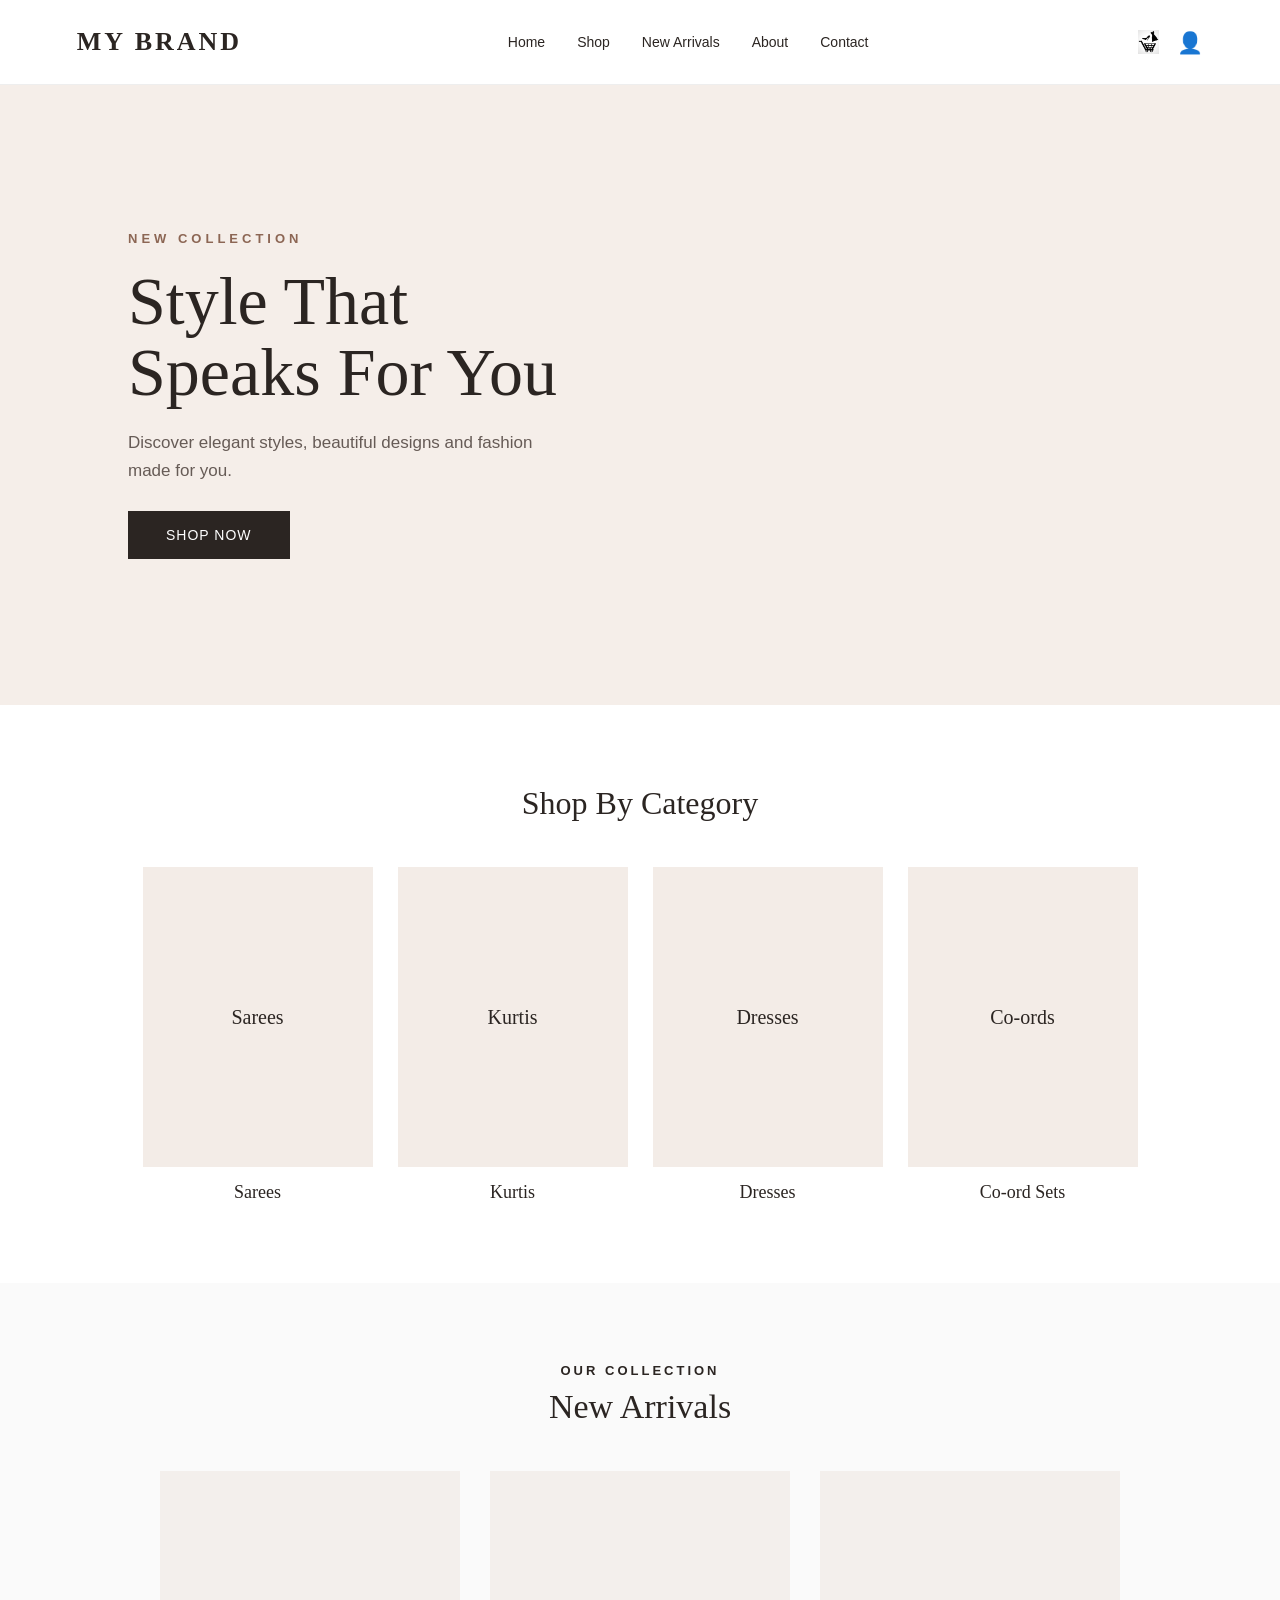
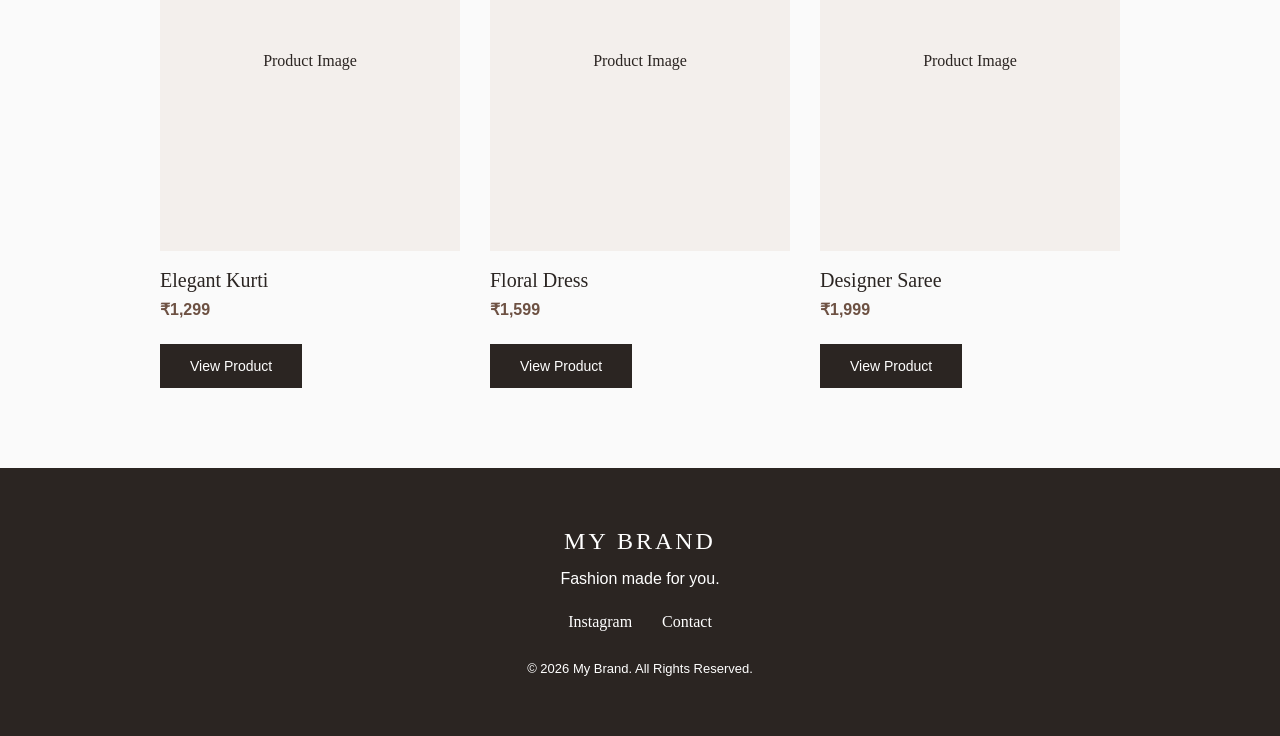
==== index.html @ 29dfe516 "Add files via upload" ====
<!DOCTYPE html>
<html lang="en">

<head>

    <meta charset="UTF-8">

    <meta name="viewport"
          content="width=device-width, initial-scale=1.0">

    <title>My Clothing Brand</title>

    <link rel="stylesheet"
          href="css/style.css">

    <style>

        /* PROFILE DROPDOWN */

        .header-icons {
            position: relative;
        }

        .profile-icon {
            border: none;
            background: transparent;
            padding: 0;
            margin: 0;
            font-size: 21px;
            cursor: pointer;
            line-height: 1;
        }

        .profile-panel {
            position: absolute !important;

            top: 38px !important;
            right: 0 !important;

            width: 260px !important;
            height: auto !important;

            max-width: 260px !important;

            background: white;

            border: 1px solid #eeeeee;
            border-radius: 8px;

            box-shadow: 0 8px 25px rgba(0, 0, 0, 0.12);

            overflow: hidden;

            opacity: 0;
            visibility: hidden;

            transform: translateY(-8px);

            transition: 0.2s ease;

            z-index: 99999;
        }

        .profile-panel.active {
            opacity: 1 !important;
            visibility: visible !important;

            transform: translateY(0);
        }

        .profile-dropdown-header {
            display: flex;

            align-items: center;
            justify-content: space-between;

            padding: 16px;

            border-bottom: 1px solid #eeeeee;
        }

        .profile-user {
            display: flex;

            align-items: center;

            gap: 10px;
        }

        .profile-small-avatar {
            width: 38px;
            height: 38px;

            border-radius: 50%;

            background: #f3efec;

            display: flex;

            align-items: center;
            justify-content: center;

            font-size: 18px;
        }

        .profile-user strong {
            display: block;

            font-family: Georgia, "Times New Roman", serif;

            font-size: 15px;

            font-weight: normal;
        }

        .profile-user small {
            display: block;

            margin-top: 3px;

            color: #888;

            font-size: 10px;
        }

        .profile-close {
            border: none;

            background: transparent;

            padding: 0;

            margin: 0;

            font-size: 23px;

            color: #555;

            cursor: pointer;
        }

        .profile-close:hover {
            background: transparent;

            color: #8c6654;
        }

        .profile-menu {
            display: flex;

            align-items: center;

            gap: 12px;

            padding: 13px 16px;

            text-decoration: none;

            color: #333;

            border-bottom: 1px solid #f1f1f1;
        }

        .profile-menu:last-child {
            border-bottom: none;
        }

        .profile-menu-icon {
            width: 30px;
            height: 30px;

            display: flex;

            align-items: center;
            justify-content: center;

            background: #f7f4f1;

            border-radius: 5px;

            font-size: 14px;
        }

        .profile-menu-text {
            display: flex;

            flex-direction: column;

            gap: 2px;
        }

        .profile-menu-text strong {
            font-size: 12px;

            font-weight: 500;
        }

        .profile-menu-text small {
            font-size: 10px;

            color: #999;
        }

        .profile-menu:hover {
            background: #faf8f6;

            color: #8c6654;
        }

        /* REMOVE OLD OVERLAY */

        .profile-overlay {
            display: none !important;
        }

    </style>

</head>


<body>


<header>

    <div class="logo">
        MY BRAND
    </div>


    <nav>

        <a href="index.html">
            Home
        </a>

        <a href="shop.html">
            Shop
        </a>

        <a href="shop.html">
            New Arrivals
        </a>

        <a href="about.html">
            About
        </a>

        <a href="contact.html">
            Contact
        </a>

    </nav>


    <div class="header-icons">

        <!-- CART -->

        <a href="cart.html"
           class="cart-icon">

            <img
                src="images/fashion-cart.png"
                alt="Shopping Cart"
            >

        </a>


        <!-- PROFILE -->

        <button
            class="profile-icon"
            onclick="openProfile()">

            👤

        </button>


        <!-- PROFILE DROPDOWN -->

        <div
            id="profile-panel"
            class="profile-panel">


            <div class="profile-dropdown-header">

                <div class="profile-user">

                    <div class="profile-small-avatar">
                        👤
                    </div>

                    <div>

                        <strong>
                            My Account
                        </strong>

                        <small>
                            Welcome to My Brand
                        </small>

                    </div>

                </div>


                <button
                    class="profile-close"
                    onclick="closeProfile()">

                    ×

                </button>

            </div>


            <a href="#"
               class="profile-menu">

                <span class="profile-menu-icon">
                    👤
                </span>

                <span class="profile-menu-text">

                    <strong>
                        Profile
                    </strong>

                    <small>
                        My account
                    </small>

                </span>

            </a>


            <a href="cart.html"
               class="profile-menu">

                <span class="profile-menu-icon">
                    🛒
                </span>

                <span class="profile-menu-text">

                    <strong>
                        My Shopping Bag
                    </strong>

                    <small>
                        View your products
                    </small>

                </span>

            </a>


            <a href="contact.html"
               class="profile-menu">

                <span class="profile-menu-icon">
                    💬
                </span>

                <span class="profile-menu-text">

                    <strong>
                        Contact Us
                    </strong>

                    <small>
                        We're here to help
                    </small>

                </span>

            </a>


        </div>

    </div>

</header>



<section class="hero">

    <div class="hero-content">

        <p class="small-title">
            NEW COLLECTION
        </p>

        <h1>
            Style That<br>
            Speaks For You
        </h1>

        <p class="description">

            Discover elegant styles,
            beautiful designs and
            fashion made for you.

        </p>

        <button
            onclick="window.location.href='shop.html'">

            SHOP NOW

        </button>

    </div>

</section>



<section class="categories">

    <h2>
        Shop By Category
    </h2>


    <div class="category-container">


        <div class="category"
             onclick="window.location.href='shop.html?category=sarees'">

            <div class="category-image">
                Sarees
            </div>

            <h3>
                Sarees
            </h3>

        </div>


        <div class="category"
             onclick="window.location.href='shop.html?category=kurtis'">

            <div class="category-image">
                Kurtis
            </div>

            <h3>
                Kurtis
            </h3>

        </div>


        <div class="category"
             onclick="window.location.href='shop.html?category=dresses'">

            <div class="category-image">
                Dresses
            </div>

            <h3>
                Dresses
            </h3>

        </div>


        <div class="category"
             onclick="window.location.href='shop.html?category=co-ords'">

            <div class="category-image">
                Co-ords
            </div>

            <h3>
                Co-ord Sets
            </h3>

        </div>


    </div>

</section>



<section class="products">

    <p class="small-title">
        OUR COLLECTION
    </p>

    <h2>
        New Arrivals
    </h2>


    <div class="product-container">


        <div class="product">

            <div class="product-image">
                Product Image
            </div>

            <h3>
                Elegant Kurti
            </h3>

            <p>
                ₹1,299
            </p>

            <button
                onclick="window.location.href='product.html?id=kurti1'">

                View Product

            </button>

        </div>


        <div class="product">

            <div class="product-image">
                Product Image
            </div>

            <h3>
                Floral Dress
            </h3>

            <p>
                ₹1,599
            </p>

            <button
                onclick="window.location.href='product.html?id=dress1'">

                View Product

            </button>

        </div>


        <div class="product">

            <div class="product-image">
                Product Image
            </div>

            <h3>
                Designer Saree
            </h3>

            <p>
                ₹1,999
            </p>

            <button
                onclick="window.location.href='product.html?id=saree1'">

                View Product

            </button>

        </div>


    </div>

</section>



<footer>

    <h2>
        MY BRAND
    </h2>

    <p>
        Fashion made for you.
    </p>


    <div class="footer-links">

        <a href="#">
            Instagram
        </a>

        <a href="contact.html">
            Contact
        </a>

    </div>


    <p class="copyright">
        © 2026 My Brand. All Rights Reserved.
    </p>

</footer>



<script>

function openProfile() {

    document
        .getElementById("profile-panel")
        .classList.add("active");

}


function closeProfile() {

    document
        .getElementById("profile-panel")
        .classList.remove("active");

}

</script>


</body>

</html>
---- css/style.css ----
* {
    margin: 0;
    padding: 0;
    box-sizing: border-box;
}


body {
    font-family: Arial, sans-serif;

    color: #222;

    background: #fff;
}


/* HEADER */

header {

    height: 80px;

    display: flex;

    align-items: center;

    justify-content: space-between;

    padding: 0 7%;

    border-bottom: 1px solid #eeeeee;

    background: white;

}


.logo {

    font-size: 24px;

    font-weight: bold;

    letter-spacing: 2px;

}


nav {

    display: flex;

    gap: 35px;

}


nav a {

    text-decoration: none;

    color: #222;

    font-size: 14px;

}


.header-icons {

    display: flex;

    gap: 15px;

    font-size: 20px;

}



/* HERO */

.hero {

    min-height: 600px;

    background: #f5eee9;

    display: flex;

    align-items: center;

    padding-left: 10%;

}


.hero-content {

    max-width: 550px;

}


.small-title {

    letter-spacing: 3px;

    font-size: 13px;

    font-weight: bold;

}


.hero h1 {

    font-size: 64px;

    line-height: 1.1;

    margin: 20px 0;

}


.description {

    font-size: 17px;

    line-height: 1.7;

    max-width: 450px;

}


button {

    border: none;

    background: #222;

    color: white;

    padding: 14px 30px;

    margin-top: 25px;

    cursor: pointer;

    font-size: 14px;

}


button:hover {

    background: #555;

}



/* CATEGORIES */

.categories {

    padding: 80px 7%;

    text-align: center;

}


.categories h2 {

    font-size: 32px;

    margin-bottom: 45px;

}


.category-container {

    display: flex;

    justify-content: center;

    gap: 25px;

}


.category {

    width: 230px;

}


.category-image {

    height: 300px;

    background: #eeeeee;

    display: flex;

    align-items: center;

    justify-content: center;

    font-size: 20px;

}


.category h3 {

    margin-top: 15px;

    font-size: 18px;

}



/* PRODUCTS */

.products {

    padding: 80px 7%;

    text-align: center;

    background: #fafafa;

}


.products h2 {

    font-size: 34px;

    margin-top: 10px;

    margin-bottom: 45px;

}


.product-container {

    display: flex;

    justify-content: center;

    gap: 30px;

}


.product {

    width: 300px;

    text-align: left;

}


.product-image {

    height: 380px;

    background: #eeeeee;

    display: flex;

    align-items: center;

    justify-content: center;

}


.product h3 {

    margin-top: 18px;

    font-size: 18px;

}


.product p {

    margin-top: 8px;

    font-weight: bold;

}



/* FOOTER */

footer {

    background: #222;

    color: white;

    text-align: center;

    padding: 60px 20px;

}


footer h2 {

    letter-spacing: 2px;

}


footer p {

    margin-top: 15px;

}


.footer-links {

    margin-top: 25px;

    display: flex;

    justify-content: center;

    gap: 30px;

}


.footer-links a {

    color: white;

    text-decoration: none;

}


.copyright {

    font-size: 13px;

    margin-top: 30px;

}

/* SHOP PAGE */

.shop-header {

    text-align: center;

    padding: 70px 20px;

    background: #f5eee9;

}


.shop-header h1 {

    font-size: 50px;

    margin: 15px 0;

}


.shop-header p:last-child {

    font-size: 16px;

}


/* SHOP SECTION */

.shop-section {

    padding: 70px 7%;

}


/* FILTERS */

.shop-filters {

    display: flex;

    justify-content: center;

    gap: 15px;

    margin-bottom: 50px;

    flex-wrap: wrap;

}


.shop-filters button {

    margin-top: 0;

    background: white;

    color: #222;

    border: 1px solid #222;

}


.shop-filters button:hover {

    background: #222;

    color: white;

}


/* SHOP PRODUCTS */

.shop-products {

    display: grid;

    grid-template-columns:
        repeat(3, 1fr);

    gap: 50px 30px;

}


.shop-products .product {

    width: 100%;

}


.shop-products .product-image {

    height: 420px;

}
/* PRODUCT DETAILS */

.product-details {

    display: grid;

    grid-template-columns: 1fr 1fr;

    gap: 70px;

    padding: 80px 10%;

}


.product-main-image {

    height: 650px;

    background: #eeeeee;

    display: flex;

    align-items: center;

    justify-content: center;

    font-size: 20px;

}


.product-info {

    padding-top: 30px;

}


.product-info h1 {

    font-size: 45px;

    margin: 15px 0;

}


.product-price {

    font-size: 25px;

    font-weight: bold;

    margin-bottom: 25px;

}


.product-description {

    line-height: 1.7;

    color: #555;

}


.size-section {

    margin-top: 35px;

}


.size-section h3,
.quantity h3 {

    margin-bottom: 15px;

}


.sizes {

    display: flex;

    gap: 10px;

}


.sizes button {

    margin: 0;

    background: white;

    color: #222;

    border: 1px solid #222;

    width: 50px;

    padding: 12px;

}


.sizes button:hover {

    background: #222;

    color: white;

}


.quantity {

    margin-top: 30px;

}


.quantity-box {

    display: flex;

    align-items: center;

    gap: 20px;

    border: 1px solid #ccc;

    width: fit-content;

    padding: 5px 15px;

}


.quantity-box button {

    margin: 0;

    background: white;

    color: #222;

    padding: 5px 10px;

    font-size: 20px;

}


.quantity-box span {

    font-size: 18px;

}


.add-cart,
.buy-now {

    width: 100%;

    margin-top: 25px;

}


.buy-now {

    background: white;

    color: #222;

    border: 1px solid #222;

}


.product-description-section {

    padding: 60px 10%;

    background: #fafafa;

}


.product-description-section h2 {

    margin-bottom: 20px;

}


.product-description-section p {

    line-height: 1.8;

    max-width: 700px;

}


.product-description-section ul {

    margin-top: 20px;

    padding-left: 20px;

    line-height: 2;

}
/* CART */

.cart-section {

    padding: 70px 10%;

    min-height: 600px;

}


.cart-section h1 {

    font-size: 45px;

    margin: 15px 0 50px;

}


.cart-product {

    display: grid;

    grid-template-columns:
        180px 1fr 150px;

    gap: 30px;

    align-items: center;

    border-bottom: 1px solid #ddd;

    padding-bottom: 30px;

}


.cart-product-image {

    height: 220px;

    background: #eeeeee;

    display: flex;

    align-items: center;

    justify-content: center;

}


.cart-product-info h2 {

    margin-bottom: 20px;

}


.cart-product-info p {

    margin-top: 10px;

    color: #555;

}


.cart-product-total {

    font-size: 22px;

    font-weight: bold;

}


.cart-summary {

    max-width: 400px;

    margin-left: auto;

    margin-top: 50px;

    padding: 30px;

    background: #fafafa;

}


.cart-summary h2 {

    margin-bottom: 25px;

}


.cart-summary p {

    display: flex;

    justify-content: space-between;

}


#checkout-button {

    width: 100%;

}


.empty-cart {

    text-align: center;

    padding: 100px 20px;

}


.empty-cart h2 {

    margin-bottom: 15px;

}


.empty-cart a {

    display: inline-block;

    margin-top: 25px;

    background: #222;

    color: white;

    text-decoration: none;

    padding: 14px 30px;

}

/* CHECKOUT */

.checkout-section {

    padding: 70px 8%;

}


.checkout-section h1 {

    font-size: 45px;

    margin: 15px 0 50px;

}


.checkout-container {

    display: grid;

    grid-template-columns:
        1.5fr 1fr;

    gap: 60px;

}


.customer-details,
.checkout-summary {

    padding: 35px;

    border: 1px solid #eee;

}


.customer-details h2,
.checkout-summary h2 {

    margin-bottom: 30px;

}


.customer-details label {

    display: block;

    margin-top: 20px;

    margin-bottom: 8px;

    font-weight: bold;

}


.customer-details input,
.customer-details textarea {

    width: 100%;

    padding: 14px;

    border: 1px solid #ccc;

    font-size: 15px;

}


.customer-details textarea {

    height: 100px;

    resize: vertical;

}


.payment-heading {

    margin-top: 40px;

}


.payment-options {

    display: flex;

    flex-direction: column;

    gap: 15px;

}


.payment-options label {

    margin: 0;

    font-weight: normal;

}


.payment-options input {

    width: auto;

    margin-right: 8px;

}


.place-order {

    width: 100%;

    margin-top: 30px;

}


.checkout-summary {

    height: fit-content;

    background: #fafafa;

}


.checkout-summary p {

    margin-top: 12px;

    color: #555;

}


.checkout-summary hr {

    margin: 30px 0;

    border: none;

    border-top: 1px solid #ddd;

}


.summary-total {

    display: flex;

    justify-content: space-between;

    font-size: 20px;

}
.checkout-link {

    display: block;

    text-align: center;

    background: #222;

    color: white;

    text-decoration: none;

    padding: 14px 20px;

    margin-top: 25px;

}
/* MOBILE RESPONSIVE DESIGN */

@media (max-width: 768px) {

    /* HEADER */

    header {
        height: auto;
        padding: 20px;
        flex-direction: column;
        gap: 20px;
    }

    nav {
        gap: 15px;
        flex-wrap: wrap;
        justify-content: center;
    }

    nav a {
        font-size: 13px;
    }


    /* HERO */

    .hero {
        min-height: 500px;
        padding: 50px 25px;
    }

    .hero h1 {
        font-size: 42px;
    }


    /* CATEGORIES */

    .category-container {
        display: grid;
        grid-template-columns: 1fr 1fr;
        gap: 15px;
    }

    .category {
        width: 100%;
    }

    .category-image {
        height: 220px;
    }


    /* PRODUCTS */

    .product-container {
        display: grid;
        grid-template-columns: 1fr;
        gap: 40px;
    }

    .product {
        width: 100%;
    }


    /* SHOP */

    .shop-products {
        grid-template-columns: 1fr;
        gap: 40px;
    }


    /* PRODUCT DETAILS */

    .product-details {
        grid-template-columns: 1fr;
        padding: 40px 20px;
        gap: 30px;
    }

    .product-main-image {
        height: 450px;
    }

    .product-info h1 {
        font-size: 35px;
    }


    /* CART */

    .cart-section {
        padding: 50px 20px;
    }

    .cart-product {
        grid-template-columns: 1fr;
        gap: 20px;
    }


    /* CHECKOUT */

    .checkout-section {
        padding: 50px 20px;
    }

    .checkout-container {
        grid-template-columns: 1fr;
        gap: 30px;
    }

}
/* SHOP SEARCH */

.shop-search {

    max-width: 600px;

    margin: 0 auto 30px;

    display: flex;

    align-items: center;

    border: 1px solid #ccc;

    background: white;

    padding: 5px 15px;

}


.shop-search input {

    flex: 1;

    border: none;

    outline: none;

    padding: 15px;

    font-size: 15px;

}


.product-count {

    text-align: center;

    margin-bottom: 40px;

    color: #666;

}


.filter-button.active {

    background: #222;

    color: white;

}

/* =========================================
   PREMIUM CLOTHING WEBSITE DESIGN
   ========================================= */


/* GENERAL */

body {
    font-family: Georgia, "Times New Roman", serif;
    color: #2b2522;
    background: #fff;
}

p,
nav,
button,
input,
textarea {
    font-family: Arial, sans-serif;
}


/* HEADER */

header {
    height: 85px;
    padding: 0 6%;
    background: #fff;
    border-bottom: 1px solid #eee;
}

.logo {
    font-family: Georgia, "Times New Roman", serif;
    font-size: 26px;
    letter-spacing: 3px;
    font-weight: bold;
}

nav {
    gap: 32px;
}

nav a {
    color: #2b2522;
    font-size: 14px;
    transition: 0.3s;
}

nav a:hover {
    color: #9a7460;
}

.header-icons a {
    text-decoration: none;
    color: #222;
}


/* HERO */

.hero {
    min-height: 620px;
    background: #f5eee9;
}

.hero-content {
    max-width: 600px;
}

.hero .small-title {
    color: #8c6654;
    letter-spacing: 4px;
}

.hero h1 {
    font-family: Georgia, "Times New Roman", serif;
    font-size: 68px;
    font-weight: normal;
    line-height: 1.05;
}

.description {
    color: #665b56;
}

.hero button {
    background: #2b2522;
    padding: 16px 38px;
    letter-spacing: 1px;
    transition: 0.3s;
}

.hero button:hover {
    background: #8c6654;
}


/* SECTION HEADINGS */

.categories h2,
.products h2,
.shop-header h1,
.cart-section h1,
.checkout-section h1 {
    font-family: Georgia, "Times New Roman", serif;
    font-weight: normal;
}


/* CATEGORY CARDS */

.category-image {
    background: #f3ece7;
    transition: 0.4s;
}

.category:hover .category-image {
    transform: translateY(-5px);
}

.category h3 {
    font-family: Georgia, "Times New Roman", serif;
    font-weight: normal;
}


/* PRODUCT CARDS */

.product {
    transition: 0.3s;
}

.product:hover {
    transform: translateY(-5px);
}

.product-image {
    background: #f3efec;
    overflow: hidden;
}

.product-image img {
    transition: transform 0.5s;
}

.product:hover .product-image img {
    transform: scale(1.04);
}

.product h3 {
    font-family: Georgia, "Times New Roman", serif;
    font-weight: normal;
    font-size: 20px;
}

.product p {
    color: #6d5143;
    font-size: 16px;
}

.product button {
    background: #2b2522;
    transition: 0.3s;
}

.product button:hover {
    background: #8c6654;
}


/* SHOP HEADER */

.shop-header {
    background: #f5eee9;
}

.shop-header h1 {
    font-size: 55px;
}


/* SEARCH */

.shop-search {
    border-radius: 2px;
    box-shadow: 0 3px 15px rgba(0, 0, 0, 0.05);
}

.shop-search input {
    font-family: Arial, sans-serif;
}


/* FILTER BUTTONS */

.shop-filters button {
    border-color: #cdbeb5;
    transition: 0.3s;
}

.shop-filters button:hover,
.filter-button.active {
    background: #2b2522;
    color: white;
}


/* PRODUCT DETAILS */

.product-main-image {
    background: #f3efec;
}

.product-info h1 {
    font-family: Georgia, "Times New Roman", serif;
    font-weight: normal;
}

.product-price {
    color: #6d5143;
}

.add-cart {
    background: #2b2522;
}

.add-cart:hover {
    background: #8c6654;
}

.buy-now:hover {
    background: #f3efec;
}


/* CART */

.cart-summary {
    border: 1px solid #eee;
}

.cart-product-image {
    background: #f3efec;
}


/* CHECKOUT */

.customer-details,
.checkout-summary {
    border-color: #eee;
}

.customer-details input,
.customer-details textarea {
    outline: none;
}

.customer-details input:focus,
.customer-details textarea:focus {
    border-color: #8c6654;
}


/* FOOTER */

footer {
    background: #2b2522;
    color: #fff;
}

footer h2 {
    font-family: Georgia, "Times New Roman", serif;
    font-weight: normal;
    letter-spacing: 3px;
}

.footer-links a:hover {
    color: #d8b9a6;
}

/* ORDER SUCCESS PAGE */

.success-page {
    min-height: 550px;
    display: flex;
    justify-content: center;
    align-items: center;
    padding: 60px 20px;
    background: #faf9f7;
}

.success-box {
    text-align: center;
    max-width: 600px;
    padding: 60px 40px;
    background: white;
    border: 1px solid #e5e0da;
}

.success-icon {
    width: 70px;
    height: 70px;
    margin: 0 auto 25px;
    border-radius: 50%;
    background: #29231f;
    color: white;
    font-size: 40px;
    line-height: 70px;
}

.success-box h1 {
    font-family: Georgia, serif;
    font-size: 42px;
    margin-bottom: 20px;
}

.success-box p {
    font-size: 17px;
    margin: 8px 0;
}

.success-button {
    display: inline-block;
    margin-top: 30px;
    padding: 15px 30px;
    background: #29231f;
    color: white;
    text-decoration: none;
    letter-spacing: 1px;
}

.success-button:hover {
    background: #4a4039;
}

/* CART QUANTITY BUTTONS */

.cart-quantity {
    display: flex;
    align-items: center;
    gap: 10px;
    margin-top: 15px;
}

.cart-quantity button {
    width: 32px;
    height: 32px;
    padding: 0;
    font-size: 18px;
    line-height: 30px;
    display: flex;
    align-items: center;
    justify-content: center;
    border: 1px solid #ccc;
    background: white;
    color: #222;
    cursor: pointer;
}

.cart-quantity button:hover {
    background: #29231f;
    color: white;
}

.cart-quantity-number {
    min-width: 25px;
    text-align: center;
    font-size: 15px;
}

/* ============================= */
/* ABOUT PAGE */
/* ============================= */

.about-hero {
    min-height: 520px;
    display: flex;
    align-items: center;
    justify-content: center;
    text-align: center;
    background: #f3efeb;
    padding: 70px 20px;
}

.about-hero-content {
    max-width: 750px;
}

.about-hero .small-title {
    letter-spacing: 4px;
    font-size: 12px;
    margin-bottom: 25px;
}

.about-hero h1 {
    font-family: Georgia, serif;
    font-size: 64px;
    line-height: 1.1;
    font-weight: normal;
    margin-bottom: 25px;
}

.about-hero p:last-child {
    max-width: 560px;
    margin: auto;
    font-size: 17px;
    line-height: 1.8;
}


.about-intro {
    padding: 100px 20px;
    background: white;
    text-align: center;
}

.about-intro-content {
    max-width: 760px;
    margin: auto;
}

.about-intro .small-title {
    letter-spacing: 4px;
    font-size: 12px;
    margin-bottom: 20px;
}

.about-intro h2 {
    font-family: Georgia, serif;
    font-size: 42px;
    font-weight: normal;
    line-height: 1.2;
    margin-bottom: 35px;
}

.about-intro p:not(.small-title) {
    font-size: 16px;
    line-height: 1.8;
    margin: 15px 0;
    color: #555;
}


.about-values {
    padding: 90px 20px;
    background: #faf9f7;
}

.about-section-heading {
    text-align: center;
    margin-bottom: 50px;
}

.about-section-heading .small-title {
    letter-spacing: 4px;
    font-size: 12px;
}

.about-section-heading h2 {
    font-family: Georgia, serif;
    font-size: 42px;
    font-weight: normal;
    margin-top: 15px;
}


.values-container {
    max-width: 1100px;
    margin: auto;
    display: grid;
    grid-template-columns: repeat(3, 1fr);
    gap: 25px;
}


.value-card {
    background: white;
    padding: 45px 35px;
    text-align: center;
    border: 1px solid #e8e3de;
}

.value-number {
    font-family: Georgia, serif;
    font-size: 14px;
    letter-spacing: 2px;
    margin-bottom: 25px;
    color: #888;
}

.value-card h3 {
    font-family: Georgia, serif;
    font-size: 28px;
    font-weight: normal;
    margin-bottom: 15px;
}

.value-card p {
    color: #666;
    line-height: 1.7;
}


.about-closing {
    padding: 100px 20px;
    text-align: center;
    background: #29231f;
    color: white;
}

.about-closing .small-title {
    letter-spacing: 4px;
    font-size: 12px;
}

.about-closing h2 {
    font-family: Georgia, serif;
    font-size: 46px;
    line-height: 1.2;
    font-weight: normal;
    margin: 20px 0 35px;
}

.about-closing a {
    display: inline-block;
    padding: 15px 30px;
    border: 1px solid white;
    color: white;
    text-decoration: none;
    letter-spacing: 2px;
    font-size: 12px;
}

.about-closing a:hover {
    background: white;
    color: #29231f;
}


/* ABOUT MOBILE */

@media (max-width: 768px) {

    .about-hero {
        min-height: 430px;
        padding: 50px 20px;
    }

    .about-hero h1 {
        font-size: 42px;
    }

    .about-intro {
        padding: 70px 20px;
    }

    .about-intro h2 {
        font-size: 32px;
    }

    .about-values {
        padding: 70px 20px;
    }

    .values-container {
        grid-template-columns: 1fr;
    }

    .about-closing {
        padding: 70px 20px;
    }

    .about-closing h2 {
        font-size: 34px;
    }

}
/* ============================= */
/* CONTACT PAGE */
/* ============================= */

.contact-hero {
    min-height: 430px;
    display: flex;
    align-items: center;
    justify-content: center;
    text-align: center;
    padding: 70px 20px;
    background: #f3efeb;
}

.contact-hero > div {
    max-width: 700px;
}

.contact-hero .small-title {
    letter-spacing: 4px;
    font-size: 12px;
    margin-bottom: 25px;
}

.contact-hero h1 {
    font-family: Georgia, serif;
    font-size: 58px;
    line-height: 1.1;
    font-weight: normal;
    margin-bottom: 25px;
}

.contact-hero p:last-child {
    max-width: 560px;
    margin: auto;
    font-size: 16px;
    line-height: 1.8;
    color: #555;
}


/* CONTACT MAIN */

.contact-section {
    padding: 100px 20px;
    background: white;
}

.contact-container {
    max-width: 1100px;
    margin: auto;
    display: grid;
    grid-template-columns: 0.9fr 1.1fr;
    gap: 80px;
}


/* CONTACT INFORMATION */

.contact-info {
    padding-top: 10px;
}

.contact-info .small-title {
    letter-spacing: 4px;
    font-size: 12px;
}

.contact-info h2 {
    font-family: Georgia, serif;
    font-size: 44px;
    font-weight: normal;
    margin: 15px 0 25px;
}

.contact-intro {
    color: #666;
    line-height: 1.8;
    margin-bottom: 40px;
    max-width: 450px;
}

.contact-detail {
    margin-bottom: 28px;
}

.contact-detail span {
    display: block;
    font-size: 11px;
    letter-spacing: 2px;
    color: #888;
    margin-bottom: 7px;
}

.contact-detail p {
    margin: 0;
    font-size: 16px;
}


/* CONTACT FORM */

.contact-form-box {
    background: #faf9f7;
    padding: 45px;
    border: 1px solid #e8e3de;
}

.contact-form-box h2 {
    font-family: Georgia, serif;
    font-size: 32px;
    font-weight: normal;
    margin-bottom: 10px;
}

.contact-form-box > p {
    color: #666;
    margin-bottom: 30px;
}

.form-group {
    margin-bottom: 22px;
}

.form-group label {
    display: block;
    font-size: 13px;
    margin-bottom: 8px;
}

.form-group input,
.form-group textarea {
    width: 100%;
    box-sizing: border-box;
    padding: 14px 15px;
    border: 1px solid #d8d2cc;
    background: white;
    font-family: inherit;
    font-size: 14px;
    outline: none;
}

.form-group input:focus,
.form-group textarea:focus {
    border-color: #29231f;
}

.form-group textarea {
    resize: vertical;
}

.contact-form-box button {
    width: 100%;
    padding: 16px;
    border: none;
    background: #29231f;
    color: white;
    font-size: 12px;
    letter-spacing: 2px;
    cursor: pointer;
}

.contact-form-box button:hover {
    background: #4a4039;
}


/* CONTACT MOBILE */

@media (max-width: 768px) {

    .contact-hero {
        min-height: 380px;
        padding: 50px 20px;
    }

    .contact-hero h1 {
        font-size: 40px;
    }

    .contact-section {
        padding: 70px 20px;
    }

    .contact-container {
        grid-template-columns: 1fr;
        gap: 50px;
    }

    .contact-info h2 {
        font-size: 34px;
    }

    .contact-form-box {
        padding: 30px 22px;
    }

}
/* ========================================= */
/* FINAL RESPONSIVE DESIGN                   */
/* LAPTOP + TABLET + MOBILE                  */
/* ========================================= */


/* TABLET */

@media (max-width: 1024px) {

    header {
        padding: 0 4%;
    }

    nav {
        gap: 20px;
    }

    .hero {
        padding-left: 6%;
    }

    .hero h1 {
        font-size: 54px;
    }

    .category-container {
        flex-wrap: wrap;
    }

    .product-container {
        flex-wrap: wrap;
    }

    .product-details {
        padding-left: 5%;
        padding-right: 5%;
        gap: 40px;
    }

    .product-main-image {
        height: 550px;
    }

    .cart-section {
        padding-left: 5%;
        padding-right: 5%;
    }

    .checkout-section {
        padding-left: 5%;
        padding-right: 5%;
    }

}


/* ========================================= */
/* MOBILE */
/* ========================================= */

@media (max-width: 768px) {

    body {
        width: 100%;
        overflow-x: hidden;
    }


    /* HEADER */

    header {
        height: auto;
        min-height: 70px;
        padding: 18px 20px;
        flex-direction: column;
        gap: 15px;
    }

    .logo {
        font-size: 21px;
    }

    nav {
        width: 100%;
        display: flex;
        justify-content: center;
        align-items: center;
        flex-wrap: wrap;
        gap: 12px 18px;
    }

    nav a {
        font-size: 12px;
    }

    .header-icons {
        position: absolute;
        right: 20px;
        top: 20px;
    }


    /* HERO */

    .hero {
        min-height: 520px;
        padding: 60px 25px;
        align-items: center;
    }

    .hero-content {
        max-width: 100%;
    }

    .hero h1 {
        font-size: 43px;
        line-height: 1.08;
    }

    .hero .description {
        font-size: 15px;
        line-height: 1.6;
    }

    .hero button {
        padding: 14px 28px;
    }


    /* CATEGORIES */

    .categories {
        padding: 60px 20px;
    }

    .categories h2 {
        font-size: 28px;
        margin-bottom: 30px;
    }

    .category-container {
        display: grid;
        grid-template-columns: 1fr 1fr;
        gap: 15px;
    }

    .category {
        width: 100%;
    }

    .category-image {
        height: 210px;
    }

    .category h3 {
        font-size: 16px;
    }


    /* PRODUCTS */

    .products {
        padding: 60px 20px;
    }

    .products h2 {
        font-size: 30px;
        margin-bottom: 30px;
    }

    .product-container {
        display: grid;
        grid-template-columns: 1fr 1fr;
        gap: 25px 15px;
    }

    .product {
        width: 100%;
    }

    .product-image {
        height: 260px;
    }

    .product h3 {
        font-size: 17px;
        margin-top: 12px;
    }

    .product p {
        font-size: 14px;
    }

    .product button {
        width: 100%;
        padding: 11px 8px;
        font-size: 11px;
        margin-top: 15px;
    }


    /* SHOP HEADER */

    .shop-header {
        padding: 55px 20px;
    }

    .shop-header h1 {
        font-size: 42px;
    }


    /* SHOP */

    .shop-section {
        padding: 50px 20px;
    }

    .shop-search {
        width: 100%;
    }

    .shop-filters {
        gap: 8px;
        margin-bottom: 35px;
    }

    .shop-filters button {
        padding: 11px 15px;
        font-size: 12px;
    }

    .shop-products {
        grid-template-columns: 1fr 1fr;
        gap: 30px 15px;
    }

    .shop-products .product-image {
        height: 260px;
    }


    /* PRODUCT DETAILS */

    .product-details {
        grid-template-columns: 1fr;
        padding: 40px 20px;
        gap: 35px;
    }

    .product-main-image {
        height: 420px;
    }

    .product-info {
        padding-top: 0;
    }

    .product-info h1 {
        font-size: 34px;
    }

    .product-price {
        font-size: 23px;
    }

    .sizes {
        flex-wrap: wrap;
    }

    .add-cart,
    .buy-now {
        width: 100%;
    }

    .product-description-section {
        padding: 50px 20px;
    }


    /* CART */

    .cart-section {
        padding: 50px 20px;
    }

    .cart-section h1 {
        font-size: 36px;
        margin-bottom: 35px;
    }

    .cart-product {
        grid-template-columns: 1fr;
        gap: 20px;
        padding-bottom: 30px;
        margin-bottom: 30px;
    }

    .cart-product-image {
        height: 300px;
    }

    .cart-product-total {
        font-size: 20px;
    }

    .cart-summary {
        max-width: 100%;
        margin-top: 30px;
    }


    /* CART QUANTITY */

    .cart-quantity {
        gap: 8px;
    }

    .cart-quantity button {
        width: 30px;
        height: 30px;
        font-size: 16px;
    }


    /* CHECKOUT */

    .checkout-section {
        padding: 50px 20px;
    }

    .checkout-section h1 {
        font-size: 36px;
        margin-bottom: 35px;
    }

    .checkout-container {
        grid-template-columns: 1fr;
        gap: 25px;
    }

    .customer-details,
    .checkout-summary {
        padding: 25px 20px;
    }


    /* ABOUT */

    .about-hero {
        min-height: 430px;
        padding: 50px 20px;
    }

    .about-hero h1 {
        font-size: 42px;
    }

    .about-intro {
        padding: 70px 20px;
    }

    .about-intro h2 {
        font-size: 32px;
    }

    .values-container {
        grid-template-columns: 1fr;
    }

    .about-closing {
        padding: 70px 20px;
    }

    .about-closing h2 {
        font-size: 34px;
    }


    /* CONTACT */

    .contact-hero {
        min-height: 380px;
        padding: 50px 20px;
    }

    .contact-hero h1 {
        font-size: 40px;
    }

    .contact-section {
        padding: 70px 20px;
    }

    .contact-container {
        grid-template-columns: 1fr;
        gap: 45px;
    }

    .contact-info h2 {
        font-size: 34px;
    }

    .contact-form-box {
        padding: 30px 22px;
    }


    /* SUCCESS PAGE */

    .success-page {
        min-height: 500px;
        padding: 50px 20px;
    }

    .success-box {
        padding: 45px 25px;
    }

    .success-box h1 {
        font-size: 34px;
    }


    /* FOOTER */

    footer {
        padding: 50px 20px;
    }

    .footer-links {
        gap: 20px;
        flex-wrap: wrap;
    }

}


/* ========================================= */
/* SMALL PHONES */
/* ========================================= */

@media (max-width: 480px) {

    .hero h1 {
        font-size: 36px;
    }

    .category-container {
        grid-template-columns: 1fr 1fr;
    }

    .category-image {
        height: 180px;
    }

    .product-container {
        grid-template-columns: 1fr 1fr;
    }

    .product-image {
        height: 220px;
    }

    .shop-products {
        grid-template-columns: 1fr 1fr;
    }

    .shop-products .product-image {
        height: 220px;
    }

    .product-main-image {
        height: 350px;
    }

    .cart-product-image {
        height: 260px;
    }

    .contact-form-box {
        padding: 25px 18px;
    }

}

/* ========================================= */
/* PROFESSIONAL CART DESIGN                  */
/* ========================================= */

.cart-heading {
    margin-bottom: 45px;
}

.cart-heading .small-title {
    color: #8c6654;
    letter-spacing: 3px;
}

.cart-layout {
    display: grid;
    grid-template-columns: 1fr 360px;
    gap: 60px;
    align-items: start;
}


/* CART PRODUCTS */

#cart-container {
    width: 100%;
}

.cart-product {
    background: white;
    border: 1px solid #eee;
    padding: 25px;
    margin-bottom: 20px;
}

.cart-product-image {
    background: #f3efec;
}

.cart-product-info h2 {
    font-family: Georgia, "Times New Roman", serif;
    font-weight: normal;
    font-size: 23px;
}

.remove-cart {
    background: transparent;
    color: #8c6654;
    border: none;
    padding: 0;
    margin-top: 18px;
    font-size: 13px;
    text-decoration: underline;
}

.remove-cart:hover {
    background: transparent;
    color: #2b2522;
}


/* ORDER SUMMARY */

.cart-summary {
    position: sticky;
    top: 20px;
    margin: 0;
    max-width: none;
    background: #faf9f7;
    border: 1px solid #e8e3de;
    padding: 35px;
}

.cart-summary .small-title {
    color: #8c6654;
    letter-spacing: 3px;
}

.cart-summary h2 {
    font-family: Georgia, "Times New Roman", serif;
    font-weight: normal;
    font-size: 28px;
    margin: 12px 0 30px;
}

.summary-line {
    display: flex;
    justify-content: space-between;
    gap: 20px;
    margin-bottom: 18px;
    font-size: 14px;
}

.summary-line span:last-child {
    text-align: right;
    color: #777;
    font-size: 12px;
}

.summary-divider {
    border-top: 1px solid #ddd;
    margin: 25px 0;
}

.summary-total {
    display: flex;
    justify-content: space-between;
    font-size: 20px;
}

.summary-total strong {
    color: #6d5143;
}

.checkout-link {
    display: block;
    width: 100%;
    box-sizing: border-box;
    text-align: center;
    background: #2b2522;
    color: white;
    text-decoration: none;
    padding: 16px 15px;
    margin-top: 30px;
    letter-spacing: 1px;
    font-size: 12px;
}

.checkout-link:hover {
    background: #8c6654;
}

.continue-shopping {
    display: block;
    text-align: center;
    margin-top: 20px;
    color: #555;
    text-decoration: none;
    font-size: 13px;
}

.continue-shopping:hover {
    color: #8c6654;
}


/* EMPTY CART */

.empty-cart {
    background: #faf9f7;
    border: 1px solid #eee;
    padding: 80px 30px;
    text-align: center;
}

.empty-cart h2 {
    font-family: Georgia, "Times New Roman", serif;
    font-weight: normal;
    font-size: 30px;
}


/* CART MOBILE */

@media (max-width: 768px) {

    .cart-heading {
        text-align: center;
    }

    .cart-layout {
        grid-template-columns: 1fr;
        gap: 30px;
    }

    .cart-summary {
        position: static;
        padding: 25px 20px;
    }

    .cart-product {
        padding: 18px;
    }

    .cart-product-image {
        height: 280px;
    }

    .cart-product-info h2 {
        font-size: 20px;
    }

}
/* ========================================= */
/* CART QUANTITY - HORIZONTAL                */
/* ========================================= */

.cart-quantity {
    display: flex;
    align-items: center;
    gap: 12px;
    margin-top: 18px;
}

.cart-quantity > span:first-child {
    margin-right: 5px;
}

.cart-quantity button {
    width: 40px;
    height: 40px;
    padding: 0;
    margin: 0;
    display: flex;
    align-items: center;
    justify-content: center;
    border: 1px solid #d8d2cd;
    background: white;
    color: #2b2522;
    font-size: 20px;
    line-height: 1;
    cursor: pointer;
}

.cart-quantity button:hover {
    background: #2b2522;
    color: white;
}

.cart-quantity-number {
    min-width: 20px;
    text-align: center;
    font-size: 14px;
}

/* FASHION CART ICON SIZE */

.cart-icon {
    width: 28px;
    height: 28px;
    display: inline-flex;
    align-items: center;
    justify-content: center;
}

.cart-icon img {
    width: 24px;
    height: 24px;
    object-fit: contain;
    display: block;
}

/* =========================================
   PROFILE DROPDOWN
   ========================================= */

.header-icons {
    position: relative;
}

.profile-icon {
    border: none;
    background: transparent;
    padding: 0;
    margin: 0;
    font-size: 21px;
    line-height: 1;
    cursor: pointer;
    color: #2b2522;
}

.profile-icon:hover {
    background: transparent;
    color: #8c6654;
}


/* SMALL DROPDOWN */

.profile-panel {
    position: absolute;
    top: 38px;
    right: 0;

    width: 300px;
    max-width: calc(100vw - 30px);
    height: auto;

    background: #ffffff;
    border: 1px solid #e8e3de;
    border-radius: 8px;

    box-shadow: 0 12px 30px rgba(0, 0, 0, 0.12);

    overflow: hidden;

    opacity: 0;
    visibility: hidden;
    pointer-events: none;

    transform: translateY(-6px);

    transition:
        opacity 0.2s ease,
        transform 0.2s ease,
        visibility 0.2s ease;

    z-index: 99999;
}

.profile-panel.active {
    opacity: 1;
    visibility: visible;
    pointer-events: auto;
    transform: translateY(0);
}


/* DROPDOWN HEADER */

.profile-dropdown-header {
    display: flex;
    align-items: center;
    justify-content: space-between;

    padding: 16px 18px;

    border-bottom: 1px solid #eeeeee;
}

.profile-user {
    display: flex;
    align-items: center;

    gap: 11px;

    min-width: 0;
}

.profile-small-avatar {
    width: 40px;
    height: 40px;

    flex: 0 0 40px;

    border-radius: 50%;

    background: #f3efec;

    display: flex;
    align-items: center;
    justify-content: center;

    font-size: 18px;
}

.profile-user strong {
    display: block;

    font-family: Georgia, "Times New Roman", serif;
    font-size: 16px;
    font-weight: normal;

    line-height: 20px;
}

.profile-user small {
    display: block;

    margin-top: 2px;

    color: #888;

    font-size: 11px;
    line-height: 15px;
}


/* CLOSE BUTTON */

.profile-close {
    border: none;
    background: transparent;

    width: 28px;
    height: 28px;

    margin: 0;
    padding: 0;

    display: flex;
    align-items: center;
    justify-content: center;

    color: #555;

    font-size: 24px;
    line-height: 1;

    cursor: pointer;

    flex: 0 0 28px;
}

.profile-close:hover {
    background: transparent;
    color: #8c6654;
}


/* MENU ITEMS */

.profile-menu {
    display: grid;

    grid-template-columns: 34px minmax(0, 1fr);

    align-items: center;

    column-gap: 12px;

    width: 100%;
    min-height: 60px;

    padding: 12px 18px;

    margin: 0;

    box-sizing: border-box;

    text-decoration: none;

    color: #2b2522;

    border-bottom: 1px solid #f1efed;
}

.profile-menu:last-child {
    border-bottom: none;
}


/* MENU ICON */

.profile-menu-icon {
    width: 34px;
    height: 34px;

    flex: 0 0 34px;

    display: flex;
    align-items: center;
    justify-content: center;

    background: #f7f4f1;

    border-radius: 6px;

    font-size: 15px;
    line-height: 1;
}


/* MENU TEXT */

.profile-menu-text {
    display: flex;

    flex-direction: column;

    justify-content: center;

    min-width: 0;

    margin: 0;
    padding: 0;
}

.profile-menu-text strong {
    display: block;

    margin: 0;

    font-family: Arial, sans-serif;

    font-size: 13px;
    font-weight: 500;

    line-height: 18px;

    white-space: nowrap;
}

.profile-menu-text small {
    display: block;

    margin: 0;

    color: #999;

    font-family: Arial, sans-serif;

    font-size: 11px;

    line-height: 15px;

    white-space: nowrap;
}

.profile-menu:hover {
    background: #faf8f6;
    color: #8c6654;
}


/* OLD OVERLAY IS NOT USED */

.profile-overlay {
    display: none !important;
}


/* PROFILE DROPDOWN ON SMALL SCREENS */

@media (max-width: 600px) {

    .profile-panel {
        width: 280px;
        max-width: calc(100vw - 24px);
    }

    .profile-dropdown-header {
        padding: 15px 16px;
    }

    .profile-menu {
        padding: 12px 16px;
    }

}
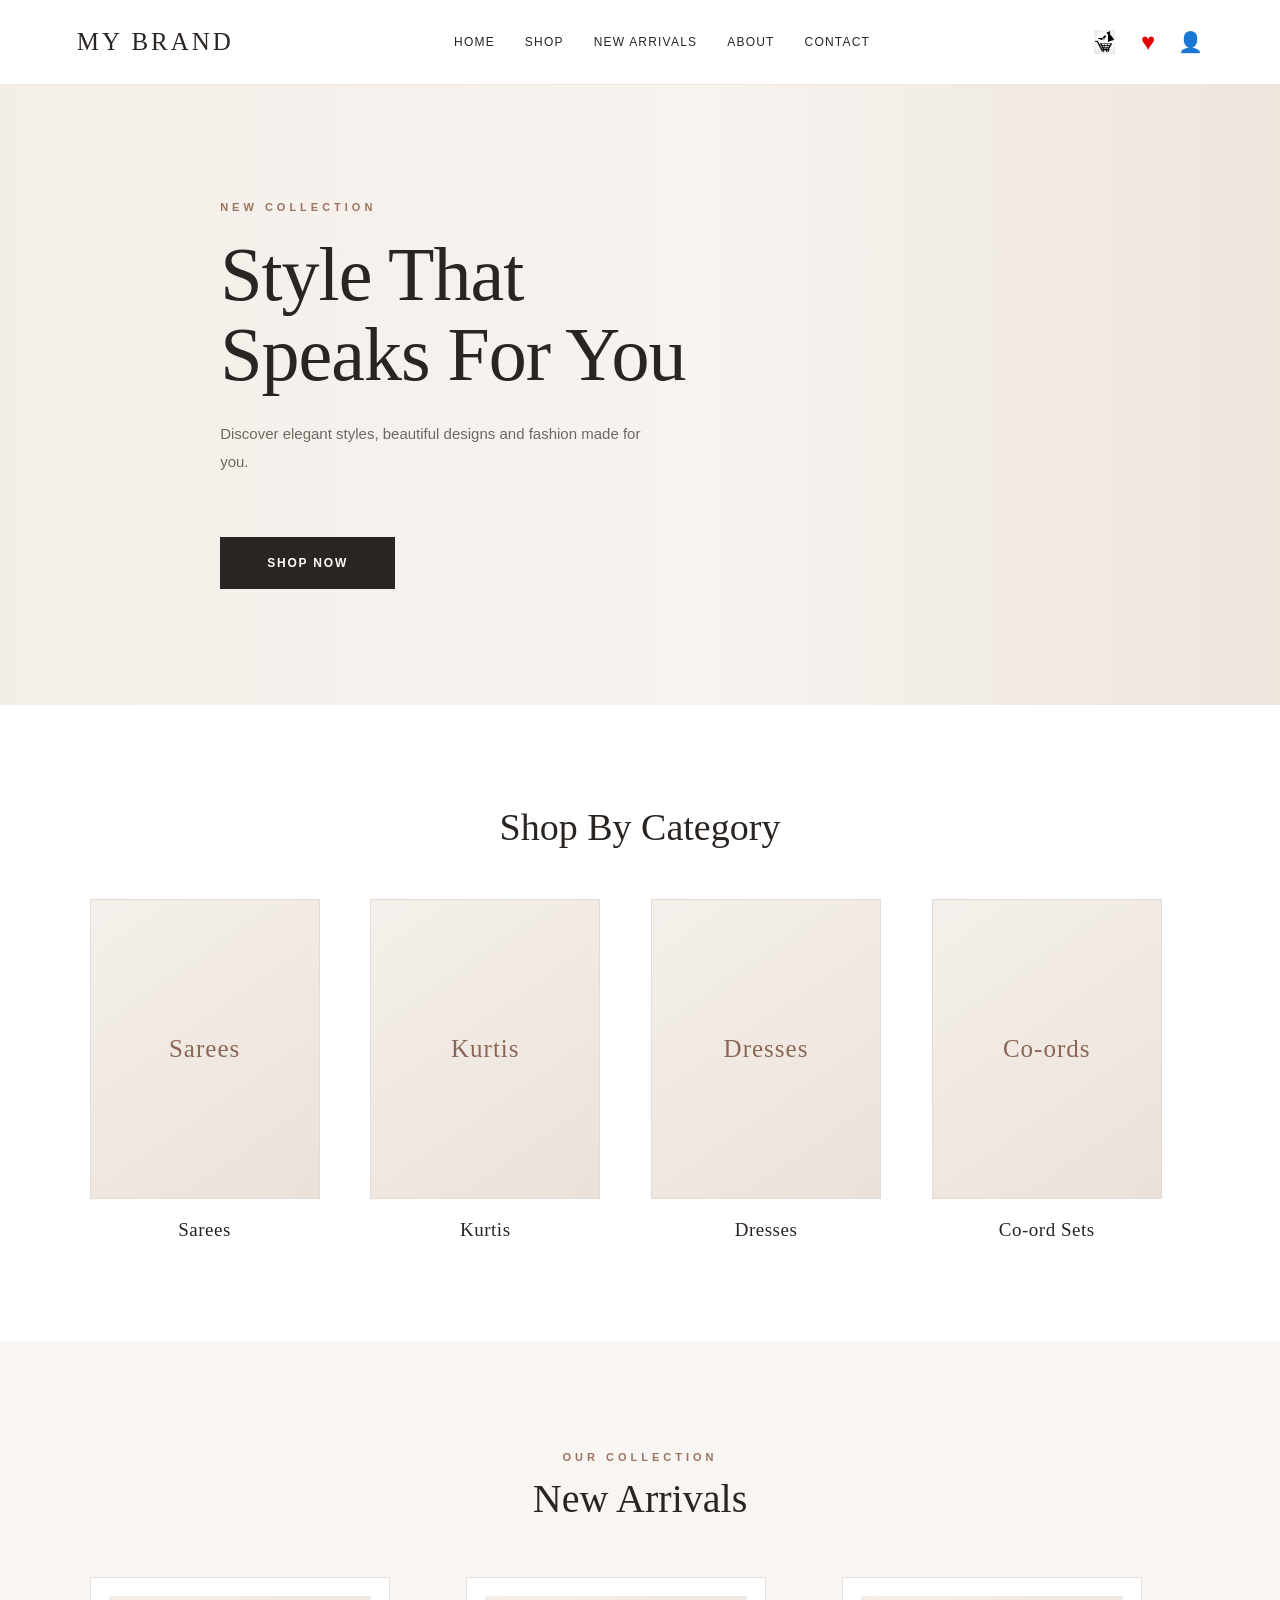
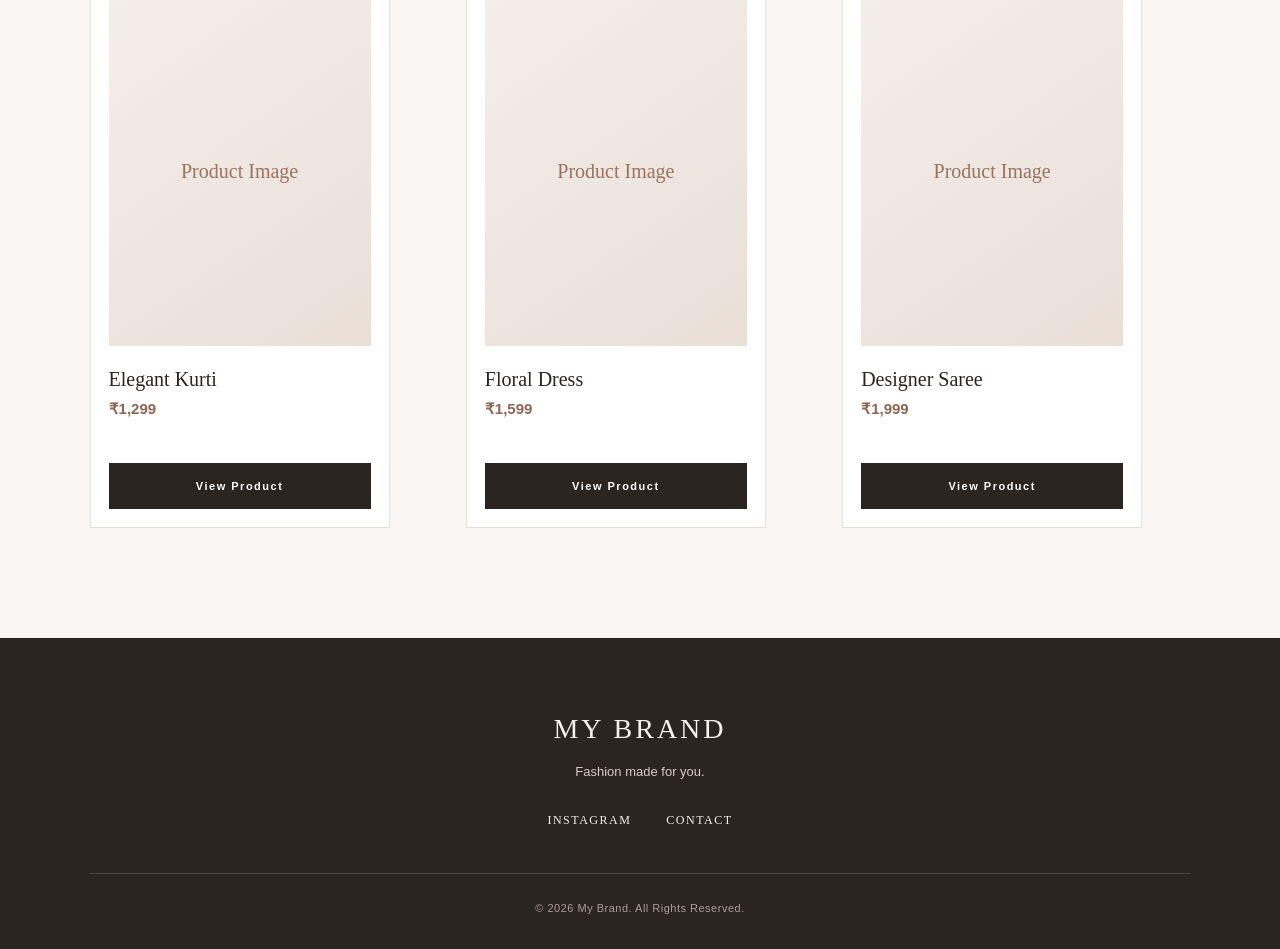
==== commit 997cb546: "Update wishlist page" ====
--- a/index.html
+++ b/index.html
@@ -1,651 +1,802 @@
-<!DOCTYPE html>
-<html lang="en">
-
-<head>
-
-    <meta charset="UTF-8">
-
-    <meta name="viewport"
-          content="width=device-width, initial-scale=1.0">
-
-    <title>My Clothing Brand</title>
-
-    <link rel="stylesheet"
-          href="css/style.css">
-
-    <style>
-
-        /* PROFILE DROPDOWN */
-
-        .header-icons {
-            position: relative;
-        }
-
-        .profile-icon {
-            border: none;
-            background: transparent;
-            padding: 0;
-            margin: 0;
-            font-size: 21px;
-            cursor: pointer;
-            line-height: 1;
-        }
-
-        .profile-panel {
-            position: absolute !important;
-
-            top: 38px !important;
-            right: 0 !important;
-
-            width: 260px !important;
-            height: auto !important;
-
-            max-width: 260px !important;
-
-            background: white;
-
-            border: 1px solid #eeeeee;
-            border-radius: 8px;
-
-            box-shadow: 0 8px 25px rgba(0, 0, 0, 0.12);
-
-            overflow: hidden;
-
-            opacity: 0;
-            visibility: hidden;
-
-            transform: translateY(-8px);
-
-            transition: 0.2s ease;
-
-            z-index: 99999;
-        }
-
-        .profile-panel.active {
-            opacity: 1 !important;
-            visibility: visible !important;
-
-            transform: translateY(0);
-        }
-
-        .profile-dropdown-header {
-            display: flex;
-
-            align-items: center;
-            justify-content: space-between;
-
-            padding: 16px;
-
-            border-bottom: 1px solid #eeeeee;
-        }
-
-        .profile-user {
-            display: flex;
-
-            align-items: center;
-
-            gap: 10px;
-        }
-
-        .profile-small-avatar {
-            width: 38px;
-            height: 38px;
-
-            border-radius: 50%;
-
-            background: #f3efec;
-
-            display: flex;
-
-            align-items: center;
-            justify-content: center;
-
-            font-size: 18px;
-        }
-
-        .profile-user strong {
-            display: block;
-
-            font-family: Georgia, "Times New Roman", serif;
-
-            font-size: 15px;
-
-            font-weight: normal;
-        }
-
-        .profile-user small {
-            display: block;
-
-            margin-top: 3px;
-
-            color: #888;
-
-            font-size: 10px;
-        }
-
-        .profile-close {
-            border: none;
-
-            background: transparent;
-
-            padding: 0;
-
-            margin: 0;
-
-            font-size: 23px;
-
-            color: #555;
-
-            cursor: pointer;
-        }
-
-        .profile-close:hover {
-            background: transparent;
-
-            color: #8c6654;
-        }
-
-        .profile-menu {
-            display: flex;
-
-            align-items: center;
-
-            gap: 12px;
-
-            padding: 13px 16px;
-
-            text-decoration: none;
-
-            color: #333;
-
-            border-bottom: 1px solid #f1f1f1;
-        }
-
-        .profile-menu:last-child {
-            border-bottom: none;
-        }
-
-        .profile-menu-icon {
-            width: 30px;
-            height: 30px;
-
-            display: flex;
-
-            align-items: center;
-            justify-content: center;
-
-            background: #f7f4f1;
-
-            border-radius: 5px;
-
-            font-size: 14px;
-        }
-
-        .profile-menu-text {
-            display: flex;
-
-            flex-direction: column;
-
-            gap: 2px;
-        }
-
-        .profile-menu-text strong {
-            font-size: 12px;
-
-            font-weight: 500;
-        }
-
-        .profile-menu-text small {
-            font-size: 10px;
-
-            color: #999;
-        }
-
-        .profile-menu:hover {
-            background: #faf8f6;
-
-            color: #8c6654;
-        }
-
-        /* REMOVE OLD OVERLAY */
-
-        .profile-overlay {
-            display: none !important;
-        }
-
-    </style>
-
-</head>
-
-
-<body>
-
-
-<header>
-
-    <div class="logo">
-        MY BRAND
-    </div>
-
-
-    <nav>
-
-        <a href="index.html">
-            Home
-        </a>
-
-        <a href="shop.html">
-            Shop
-        </a>
-
-        <a href="shop.html">
-            New Arrivals
-        </a>
-
-        <a href="about.html">
-            About
-        </a>
-
-        <a href="contact.html">
-            Contact
-        </a>
-
-    </nav>
-
-
-    <div class="header-icons">
-
-        <!-- CART -->
-
-        <a href="cart.html"
-           class="cart-icon">
-
-            <img
-                src="images/fashion-cart.png"
-                alt="Shopping Cart"
-            >
-
-        </a>
-
-
-        <!-- PROFILE -->
-
-        <button
-            class="profile-icon"
-            onclick="openProfile()">
-
-            👤
-
-        </button>
-
-
-        <!-- PROFILE DROPDOWN -->
-
-        <div
-            id="profile-panel"
-            class="profile-panel">
-
-
-            <div class="profile-dropdown-header">
-
-                <div class="profile-user">
-
-                    <div class="profile-small-avatar">
-                        👤
-                    </div>
-
-                    <div>
-
-                        <strong>
-                            My Account
-                        </strong>
-
-                        <small>
-                            Welcome to My Brand
-                        </small>
-
-                    </div>
-
-                </div>
-
-
-                <button
-                    class="profile-close"
-                    onclick="closeProfile()">
-
-                    ×
-
-                </button>
-
-            </div>
-
-
-            <a href="#"
-               class="profile-menu">
-
-                <span class="profile-menu-icon">
-                    👤
-                </span>
-
-                <span class="profile-menu-text">
-
-                    <strong>
-                        Profile
-                    </strong>
-
-                    <small>
-                        My account
-                    </small>
-
-                </span>
-
-            </a>
-
-
-            <a href="cart.html"
-               class="profile-menu">
-
-                <span class="profile-menu-icon">
-                    🛒
-                </span>
-
-                <span class="profile-menu-text">
-
-                    <strong>
-                        My Shopping Bag
-                    </strong>
-
-                    <small>
-                        View your products
-                    </small>
-
-                </span>
-
-            </a>
-
-
-            <a href="contact.html"
-               class="profile-menu">
-
-                <span class="profile-menu-icon">
-                    💬
-                </span>
-
-                <span class="profile-menu-text">
-
-                    <strong>
-                        Contact Us
-                    </strong>
-
-                    <small>
-                        We're here to help
-                    </small>
-
-                </span>
-
-            </a>
-
-
-        </div>
-
-    </div>
-
-</header>
-
-
-
-<section class="hero">
-
-    <div class="hero-content">
-
-        <p class="small-title">
-            NEW COLLECTION
-        </p>
-
-        <h1>
-            Style That<br>
-            Speaks For You
-        </h1>
-
-        <p class="description">
-
-            Discover elegant styles,
-            beautiful designs and
-            fashion made for you.
-
-        </p>
-
-        <button
-            onclick="window.location.href='shop.html'">
-
-            SHOP NOW
-
-        </button>
-
-    </div>
-
-</section>
-
-
-
-<section class="categories">
-
-    <h2>
-        Shop By Category
-    </h2>
-
-
-    <div class="category-container">
-
-
-        <div class="category"
-             onclick="window.location.href='shop.html?category=sarees'">
-
-            <div class="category-image">
-                Sarees
-            </div>
-
-            <h3>
-                Sarees
-            </h3>
-
-        </div>
-
-
-        <div class="category"
-             onclick="window.location.href='shop.html?category=kurtis'">
-
-            <div class="category-image">
-                Kurtis
-            </div>
-
-            <h3>
-                Kurtis
-            </h3>
-
-        </div>
-
-
-        <div class="category"
-             onclick="window.location.href='shop.html?category=dresses'">
-
-            <div class="category-image">
-                Dresses
-            </div>
-
-            <h3>
-                Dresses
-            </h3>
-
-        </div>
-
-
-        <div class="category"
-             onclick="window.location.href='shop.html?category=co-ords'">
-
-            <div class="category-image">
-                Co-ords
-            </div>
-
-            <h3>
-                Co-ord Sets
-            </h3>
-
-        </div>
-
-
-    </div>
-
-</section>
-
-
-
-<section class="products">
-
-    <p class="small-title">
-        OUR COLLECTION
-    </p>
-
-    <h2>
-        New Arrivals
-    </h2>
-
-
-    <div class="product-container">
-
-
-        <div class="product">
-
-            <div class="product-image">
-                Product Image
-            </div>
-
-            <h3>
-                Elegant Kurti
-            </h3>
-
-            <p>
-                ₹1,299
-            </p>
-
-            <button
-                onclick="window.location.href='product.html?id=kurti1'">
-
-                View Product
-
-            </button>
-
-        </div>
-
-
-        <div class="product">
-
-            <div class="product-image">
-                Product Image
-            </div>
-
-            <h3>
-                Floral Dress
-            </h3>
-
-            <p>
-                ₹1,599
-            </p>
-
-            <button
-                onclick="window.location.href='product.html?id=dress1'">
-
-                View Product
-
-            </button>
-
-        </div>
-
-
-        <div class="product">
-
-            <div class="product-image">
-                Product Image
-            </div>
-
-            <h3>
-                Designer Saree
-            </h3>
-
-            <p>
-                ₹1,999
-            </p>
-
-            <button
-                onclick="window.location.href='product.html?id=saree1'">
-
-                View Product
-
-            </button>
-
-        </div>
-
-
-    </div>
-
-</section>
-
-
-
-<footer>
-
-    <h2>
-        MY BRAND
-    </h2>
-
-    <p>
-        Fashion made for you.
-    </p>
-
-
-    <div class="footer-links">
-
-        <a href="#">
-            Instagram
-        </a>
-
-        <a href="contact.html">
-            Contact
-        </a>
-
-    </div>
-
-
-    <p class="copyright">
-        © 2026 My Brand. All Rights Reserved.
-    </p>
-
-</footer>
-
-
-
-<script>
-
-function openProfile() {
-
-    document
-        .getElementById("profile-panel")
-        .classList.add("active");
-
-}
-
-
-function closeProfile() {
-
-    document
-        .getElementById("profile-panel")
-        .classList.remove("active");
-
-}
-
-</script>
-
-
-</body>
-
+<!DOCTYPE html>
+<html lang="en">
+
+<head>
+
+    <meta charset="UTF-8">
+
+    <meta name="viewport"
+          content="width=device-width, initial-scale=1.0">
+
+    <title>My Clothing Brand</title>
+
+    <link rel="stylesheet"
+          href="css/style.css">
+
+    <style>
+
+        /* ========================================= */
+        /* PROFILE DROPDOWN                          */
+        /* ========================================= */
+
+        .header-icons {
+            position: relative;
+        }
+
+
+        .profile-icon {
+            border: none;
+            background: transparent;
+            padding: 0;
+            margin: 0;
+
+            font-size: 21px;
+
+            cursor: pointer;
+
+            line-height: 1;
+        }
+
+
+        /* ========================================= */
+        /* HEADER WISHLIST ICON                      */
+        /* ========================================= */
+
+        .header-wishlist {
+            width: 28px !important;
+            height: 28px !important;
+
+            display: flex !important;
+            align-items: center !important;
+            justify-content: center !important;
+
+            color: #e00000 !important;
+
+            text-decoration: none !important;
+
+            font-size: 24px !important;
+            line-height: 1 !important;
+
+            padding: 0 !important;
+            margin: 0 !important;
+
+            cursor: pointer;
+
+            transition: 0.3s ease;
+        }
+
+
+        .header-wishlist:hover {
+            color: #b00000 !important;
+            transform: scale(1.08);
+        }
+
+
+        /* ========================================= */
+        /* PROFILE PANEL                             */
+        /* ========================================= */
+
+        .profile-panel {
+            position: absolute !important;
+
+            top: 38px !important;
+            right: 0 !important;
+
+            width: 260px !important;
+            height: auto !important;
+
+            max-width: 260px !important;
+
+            background: white;
+
+            border: 1px solid #eeeeee;
+            border-radius: 8px;
+
+            box-shadow:
+                0 8px 25px
+                rgba(0, 0, 0, 0.12);
+
+            overflow: hidden;
+
+            opacity: 0;
+            visibility: hidden;
+
+            transform: translateY(-8px);
+
+            transition: 0.2s ease;
+
+            z-index: 99999;
+        }
+
+
+        .profile-panel.active {
+            opacity: 1 !important;
+            visibility: visible !important;
+
+            transform: translateY(0);
+        }
+
+
+        .profile-dropdown-header {
+            display: flex;
+
+            align-items: center;
+            justify-content: space-between;
+
+            padding: 16px;
+
+            border-bottom: 1px solid #eeeeee;
+        }
+
+
+        .profile-user {
+            display: flex;
+
+            align-items: center;
+
+            gap: 10px;
+        }
+
+
+        .profile-small-avatar {
+            width: 38px;
+            height: 38px;
+
+            border-radius: 50%;
+
+            background: #f3efec;
+
+            display: flex;
+
+            align-items: center;
+            justify-content: center;
+
+            font-size: 18px;
+        }
+
+
+        .profile-user strong {
+            display: block;
+
+            font-family:
+                Georgia,
+                "Times New Roman",
+                serif;
+
+            font-size: 15px;
+
+            font-weight: normal;
+        }
+
+
+        .profile-user small {
+            display: block;
+
+            margin-top: 3px;
+
+            color: #888;
+
+            font-size: 10px;
+        }
+
+
+        .profile-close {
+            border: none;
+
+            background: transparent;
+
+            padding: 0;
+
+            margin: 0;
+
+            font-size: 23px;
+
+            color: #555;
+
+            cursor: pointer;
+        }
+
+
+        .profile-close:hover {
+            background: transparent;
+
+            color: #8c6654;
+        }
+
+
+        .profile-menu {
+            display: flex;
+
+            align-items: center;
+
+            gap: 12px;
+
+            padding: 13px 16px;
+
+            text-decoration: none;
+
+            color: #333;
+
+            border-bottom: 1px solid #f1f1f1;
+        }
+
+
+        .profile-menu:last-child {
+            border-bottom: none;
+        }
+
+
+        .profile-menu-icon {
+            width: 30px;
+            height: 30px;
+
+            display: flex;
+
+            align-items: center;
+            justify-content: center;
+
+            background: #f7f4f1;
+
+            border-radius: 5px;
+
+            font-size: 14px;
+        }
+
+
+        .profile-menu-text {
+            display: flex;
+
+            flex-direction: column;
+
+            gap: 2px;
+        }
+
+
+        .profile-menu-text strong {
+            font-size: 12px;
+
+            font-weight: 500;
+        }
+
+
+        .profile-menu-text small {
+            font-size: 10px;
+
+            color: #999;
+        }
+
+
+        .profile-menu:hover {
+            background: #faf8f6;
+
+            color: #8c6654;
+        }
+
+
+        /* REMOVE OLD OVERLAY */
+
+        .profile-overlay {
+            display: none !important;
+        }
+
+    </style>
+
+</head>
+
+
+<body>
+
+
+<!-- ========================================= -->
+<!-- HEADER                                    -->
+<!-- ========================================= -->
+
+<header>
+
+    <div class="logo">
+        MY BRAND
+    </div>
+
+
+    <nav>
+
+        <a href="index.html">
+            Home
+        </a>
+
+        <a href="shop.html">
+            Shop
+        </a>
+
+        <a href="shop.html">
+            New Arrivals
+        </a>
+
+        <a href="about.html">
+            About
+        </a>
+
+        <a href="contact.html">
+            Contact
+        </a>
+
+    </nav>
+
+
+    <div class="header-icons">
+
+
+        <!-- CART -->
+
+        <a href="cart.html"
+           class="cart-icon"
+           title="Shopping Bag">
+
+            <img
+                src="images/fashion-cart.png"
+                alt="Shopping Cart"
+            >
+
+        </a>
+
+
+        <!-- WISHLIST -->
+
+        <a href="wishlist.html"
+           class="header-wishlist"
+           title="Wishlist">
+
+            ♥
+
+        </a>
+
+
+        <!-- PROFILE -->
+
+        <button
+            class="profile-icon"
+            onclick="openProfile()"
+            title="My Account">
+
+            👤
+
+        </button>
+
+
+        <!-- PROFILE DROPDOWN -->
+
+        <div
+            id="profile-panel"
+            class="profile-panel">
+
+
+            <div class="profile-dropdown-header">
+
+                <div class="profile-user">
+
+                    <div class="profile-small-avatar">
+                        👤
+                    </div>
+
+                    <div>
+
+                        <strong>
+                            My Account
+                        </strong>
+
+                        <small>
+                            Welcome to My Brand
+                        </small>
+
+                    </div>
+
+                </div>
+
+
+                <button
+                    class="profile-close"
+                    onclick="closeProfile()">
+
+                    ×
+
+                </button>
+
+            </div>
+
+
+            <!-- PROFILE -->
+
+            <a
+                href="profile.html"
+                class="profile-menu">
+
+                <span class="profile-menu-icon">
+                    👤
+                </span>
+
+                <span class="profile-menu-text">
+
+                    <strong>
+                        Profile
+                    </strong>
+
+                    <small>
+                        My account
+                    </small>
+
+                </span>
+
+            </a>
+
+
+            <!-- MY ORDERS -->
+
+            <a
+                href="orders.html"
+                class="profile-menu">
+
+                <span class="profile-menu-icon">
+                    📦
+                </span>
+
+                <span class="profile-menu-text">
+
+                    <strong>
+                        My Orders
+                    </strong>
+
+                    <small>
+                        View your orders
+                    </small>
+
+                </span>
+
+            </a>
+
+
+            <!-- SHOPPING BAG -->
+
+            <a
+                href="cart.html"
+                class="profile-menu">
+
+                <span class="profile-menu-icon">
+                    🛒
+                </span>
+
+                <span class="profile-menu-text">
+
+                    <strong>
+                        My Shopping Bag
+                    </strong>
+
+                    <small>
+                        View your products
+                    </small>
+
+                </span>
+
+            </a>
+
+
+            <!-- CONTACT -->
+
+            <a
+                href="contact.html"
+                class="profile-menu">
+
+                <span class="profile-menu-icon">
+                    💬
+                </span>
+
+                <span class="profile-menu-text">
+
+                    <strong>
+                        Contact Us
+                    </strong>
+
+                    <small>
+                        We're here to help
+                    </small>
+
+                </span>
+
+            </a>
+
+
+        </div>
+
+    </div>
+
+</header>
+
+
+
+<!-- ========================================= -->
+<!-- HERO                                      -->
+<!-- ========================================= -->
+
+<section class="hero">
+
+    <div class="hero-content">
+
+        <p class="small-title">
+            NEW COLLECTION
+        </p>
+
+        <h1>
+            Style That<br>
+            Speaks For You
+        </h1>
+
+        <p class="description">
+
+            Discover elegant styles,
+            beautiful designs and
+            fashion made for you.
+
+        </p>
+
+        <button
+            onclick="window.location.href='shop.html'">
+
+            SHOP NOW
+
+        </button>
+
+    </div>
+
+</section>
+
+
+
+<!-- ========================================= -->
+<!-- CATEGORIES                                -->
+<!-- ========================================= -->
+
+<section class="categories">
+
+    <h2>
+        Shop By Category
+    </h2>
+
+
+    <div class="category-container">
+
+
+        <div
+            class="category"
+            onclick="window.location.href='shop.html?category=sarees'">
+
+            <div class="category-image">
+                Sarees
+            </div>
+
+            <h3>
+                Sarees
+            </h3>
+
+        </div>
+
+
+        <div
+            class="category"
+            onclick="window.location.href='shop.html?category=kurtis'">
+
+            <div class="category-image">
+                Kurtis
+            </div>
+
+            <h3>
+                Kurtis
+            </h3>
+
+        </div>
+
+
+        <div
+            class="category"
+            onclick="window.location.href='shop.html?category=dresses'">
+
+            <div class="category-image">
+                Dresses
+            </div>
+
+            <h3>
+                Dresses
+            </h3>
+
+        </div>
+
+
+        <div
+            class="category"
+            onclick="window.location.href='shop.html?category=co-ords'">
+
+            <div class="category-image">
+                Co-ords
+            </div>
+
+            <h3>
+                Co-ord Sets
+            </h3>
+
+        </div>
+
+
+    </div>
+
+</section>
+
+
+
+<!-- ========================================= -->
+<!-- NEW ARRIVALS                              -->
+<!-- ========================================= -->
+
+<section class="products">
+
+    <p class="small-title">
+        OUR COLLECTION
+    </p>
+
+    <h2>
+        New Arrivals
+    </h2>
+
+
+    <div class="product-container">
+
+
+        <!-- PRODUCT 1 -->
+
+        <div class="product">
+
+            <div class="product-image">
+                Product Image
+            </div>
+
+            <h3>
+                Elegant Kurti
+            </h3>
+
+            <p>
+                ₹1,299
+            </p>
+
+            <button
+                onclick="window.location.href='product.html?id=kurti1'">
+
+                View Product
+
+            </button>
+
+        </div>
+
+
+        <!-- PRODUCT 2 -->
+
+        <div class="product">
+
+            <div class="product-image">
+                Product Image
+            </div>
+
+            <h3>
+                Floral Dress
+            </h3>
+
+            <p>
+                ₹1,599
+            </p>
+
+            <button
+                onclick="window.location.href='product.html?id=dress1'">
+
+                View Product
+
+            </button>
+
+        </div>
+
+
+        <!-- PRODUCT 3 -->
+
+        <div class="product">
+
+            <div class="product-image">
+                Product Image
+            </div>
+
+            <h3>
+                Designer Saree
+            </h3>
+
+            <p>
+                ₹1,999
+            </p>
+
+            <button
+                onclick="window.location.href='product.html?id=saree1'">
+
+                View Product
+
+            </button>
+
+        </div>
+
+
+    </div>
+
+</section>
+
+
+
+<!-- ========================================= -->
+<!-- FOOTER                                    -->
+<!-- ========================================= -->
+
+<footer>
+
+    <h2>
+        MY BRAND
+    </h2>
+
+    <p>
+        Fashion made for you.
+    </p>
+
+
+    <div class="footer-links">
+
+        <a href="#">
+            Instagram
+        </a>
+
+        <a href="contact.html">
+            Contact
+        </a>
+
+    </div>
+
+
+    <p class="copyright">
+
+        © 2026 My Brand.
+        All Rights Reserved.
+
+    </p>
+
+</footer>
+
+
+
+<!-- ========================================= -->
+<!-- PROFILE JAVASCRIPT                        -->
+<!-- ========================================= -->
+
+<script>
+
+function openProfile() {
+
+    document
+        .getElementById("profile-panel")
+        .classList.add("active");
+
+}
+
+
+function closeProfile() {
+
+    document
+        .getElementById("profile-panel")
+        .classList.remove("active");
+
+}
+
+</script>
+<script src="js/cart-count.js"></script>
+
+</body>
+
 </html>
--- a/css/style.css
+++ b/css/style.css
@@ -1,2992 +1,6126 @@
-* {
-    margin: 0;
-    padding: 0;
-    box-sizing: border-box;
-}
-
-
-body {
-    font-family: Arial, sans-serif;
-
-    color: #222;
-
-    background: #fff;
-}
-
-
-/* HEADER */
-
-header {
-
-    height: 80px;
-
-    display: flex;
-
-    align-items: center;
-
-    justify-content: space-between;
-
-    padding: 0 7%;
-
-    border-bottom: 1px solid #eeeeee;
-
-    background: white;
-
-}
-
-
-.logo {
-
-    font-size: 24px;
-
-    font-weight: bold;
-
-    letter-spacing: 2px;
-
-}
-
-
-nav {
-
-    display: flex;
-
-    gap: 35px;
-
-}
-
-
-nav a {
-
-    text-decoration: none;
-
-    color: #222;
-
-    font-size: 14px;
-
-}
-
-
-.header-icons {
-
-    display: flex;
-
-    gap: 15px;
-
-    font-size: 20px;
-
-}
-
-
-
-/* HERO */
-
-.hero {
-
-    min-height: 600px;
-
-    background: #f5eee9;
-
-    display: flex;
-
-    align-items: center;
-
-    padding-left: 10%;
-
-}
-
-
-.hero-content {
-
-    max-width: 550px;
-
-}
-
-
-.small-title {
-
-    letter-spacing: 3px;
-
-    font-size: 13px;
-
-    font-weight: bold;
-
-}
-
-
-.hero h1 {
-
-    font-size: 64px;
-
-    line-height: 1.1;
-
-    margin: 20px 0;
-
-}
-
-
-.description {
-
-    font-size: 17px;
-
-    line-height: 1.7;
-
-    max-width: 450px;
-
-}
-
-
-button {
-
-    border: none;
-
-    background: #222;
-
-    color: white;
-
-    padding: 14px 30px;
-
-    margin-top: 25px;
-
-    cursor: pointer;
-
-    font-size: 14px;
-
-}
-
-
-button:hover {
-
-    background: #555;
-
-}
-
-
-
-/* CATEGORIES */
-
-.categories {
-
-    padding: 80px 7%;
-
-    text-align: center;
-
-}
-
-
-.categories h2 {
-
-    font-size: 32px;
-
-    margin-bottom: 45px;
-
-}
-
-
-.category-container {
-
-    display: flex;
-
-    justify-content: center;
-
-    gap: 25px;
-
-}
-
-
-.category {
-
-    width: 230px;
-
-}
-
-
-.category-image {
-
-    height: 300px;
-
-    background: #eeeeee;
-
-    display: flex;
-
-    align-items: center;
-
-    justify-content: center;
-
-    font-size: 20px;
-
-}
-
-
-.category h3 {
-
-    margin-top: 15px;
-
-    font-size: 18px;
-
-}
-
-
-
-/* PRODUCTS */
-
-.products {
-
-    padding: 80px 7%;
-
-    text-align: center;
-
-    background: #fafafa;
-
-}
-
-
-.products h2 {
-
-    font-size: 34px;
-
-    margin-top: 10px;
-
-    margin-bottom: 45px;
-
-}
-
-
-.product-container {
-
-    display: flex;
-
-    justify-content: center;
-
-    gap: 30px;
-
-}
-
-
-.product {
-
-    width: 300px;
-
-    text-align: left;
-
-}
-
-
-.product-image {
-
-    height: 380px;
-
-    background: #eeeeee;
-
-    display: flex;
-
-    align-items: center;
-
-    justify-content: center;
-
-}
-
-
-.product h3 {
-
-    margin-top: 18px;
-
-    font-size: 18px;
-
-}
-
-
-.product p {
-
-    margin-top: 8px;
-
-    font-weight: bold;
-
-}
-
-
-
-/* FOOTER */
-
-footer {
-
-    background: #222;
-
-    color: white;
-
-    text-align: center;
-
-    padding: 60px 20px;
-
-}
-
-
-footer h2 {
-
-    letter-spacing: 2px;
-
-}
-
-
-footer p {
-
-    margin-top: 15px;
-
-}
-
-
-.footer-links {
-
-    margin-top: 25px;
-
-    display: flex;
-
-    justify-content: center;
-
-    gap: 30px;
-
-}
-
-
-.footer-links a {
-
-    color: white;
-
-    text-decoration: none;
-
-}
-
-
-.copyright {
-
-    font-size: 13px;
-
-    margin-top: 30px;
-
-}
-
-/* SHOP PAGE */
-
-.shop-header {
-
-    text-align: center;
-
-    padding: 70px 20px;
-
-    background: #f5eee9;
-
-}
-
-
-.shop-header h1 {
-
-    font-size: 50px;
-
-    margin: 15px 0;
-
-}
-
-
-.shop-header p:last-child {
-
-    font-size: 16px;
-
-}
-
-
-/* SHOP SECTION */
-
-.shop-section {
-
-    padding: 70px 7%;
-
-}
-
-
-/* FILTERS */
-
-.shop-filters {
-
-    display: flex;
-
-    justify-content: center;
-
-    gap: 15px;
-
-    margin-bottom: 50px;
-
-    flex-wrap: wrap;
-
-}
-
-
-.shop-filters button {
-
-    margin-top: 0;
-
-    background: white;
-
-    color: #222;
-
-    border: 1px solid #222;
-
-}
-
-
-.shop-filters button:hover {
-
-    background: #222;
-
-    color: white;
-
-}
-
-
-/* SHOP PRODUCTS */
-
-.shop-products {
-
-    display: grid;
-
-    grid-template-columns:
-        repeat(3, 1fr);
-
-    gap: 50px 30px;
-
-}
-
-
-.shop-products .product {
-
-    width: 100%;
-
-}
-
-
-.shop-products .product-image {
-
-    height: 420px;
-
-}
-/* PRODUCT DETAILS */
-
-.product-details {
-
-    display: grid;
-
-    grid-template-columns: 1fr 1fr;
-
-    gap: 70px;
-
-    padding: 80px 10%;
-
-}
-
-
-.product-main-image {
-
-    height: 650px;
-
-    background: #eeeeee;
-
-    display: flex;
-
-    align-items: center;
-
-    justify-content: center;
-
-    font-size: 20px;
-
-}
-
-
-.product-info {
-
-    padding-top: 30px;
-
-}
-
-
-.product-info h1 {
-
-    font-size: 45px;
-
-    margin: 15px 0;
-
-}
-
-
-.product-price {
-
-    font-size: 25px;
-
-    font-weight: bold;
-
-    margin-bottom: 25px;
-
-}
-
-
-.product-description {
-
-    line-height: 1.7;
-
-    color: #555;
-
-}
-
-
-.size-section {
-
-    margin-top: 35px;
-
-}
-
-
-.size-section h3,
-.quantity h3 {
-
-    margin-bottom: 15px;
-
-}
-
-
-.sizes {
-
-    display: flex;
-
-    gap: 10px;
-
-}
-
-
-.sizes button {
-
-    margin: 0;
-
-    background: white;
-
-    color: #222;
-
-    border: 1px solid #222;
-
-    width: 50px;
-
-    padding: 12px;
-
-}
-
-
-.sizes button:hover {
-
-    background: #222;
-
-    color: white;
-
-}
-
-
-.quantity {
-
-    margin-top: 30px;
-
-}
-
-
-.quantity-box {
-
-    display: flex;
-
-    align-items: center;
-
-    gap: 20px;
-
-    border: 1px solid #ccc;
-
-    width: fit-content;
-
-    padding: 5px 15px;
-
-}
-
-
-.quantity-box button {
-
-    margin: 0;
-
-    background: white;
-
-    color: #222;
-
-    padding: 5px 10px;
-
-    font-size: 20px;
-
-}
-
-
-.quantity-box span {
-
-    font-size: 18px;
-
-}
-
-
-.add-cart,
-.buy-now {
-
-    width: 100%;
-
-    margin-top: 25px;
-
-}
-
-
-.buy-now {
-
-    background: white;
-
-    color: #222;
-
-    border: 1px solid #222;
-
-}
-
-
-.product-description-section {
-
-    padding: 60px 10%;
-
-    background: #fafafa;
-
-}
-
-
-.product-description-section h2 {
-
-    margin-bottom: 20px;
-
-}
-
-
-.product-description-section p {
-
-    line-height: 1.8;
-
-    max-width: 700px;
-
-}
-
-
-.product-description-section ul {
-
-    margin-top: 20px;
-
-    padding-left: 20px;
-
-    line-height: 2;
-
-}
-/* CART */
-
-.cart-section {
-
-    padding: 70px 10%;
-
-    min-height: 600px;
-
-}
-
-
-.cart-section h1 {
-
-    font-size: 45px;
-
-    margin: 15px 0 50px;
-
-}
-
-
-.cart-product {
-
-    display: grid;
-
-    grid-template-columns:
-        180px 1fr 150px;
-
-    gap: 30px;
-
-    align-items: center;
-
-    border-bottom: 1px solid #ddd;
-
-    padding-bottom: 30px;
-
-}
-
-
-.cart-product-image {
-
-    height: 220px;
-
-    background: #eeeeee;
-
-    display: flex;
-
-    align-items: center;
-
-    justify-content: center;
-
-}
-
-
-.cart-product-info h2 {
-
-    margin-bottom: 20px;
-
-}
-
-
-.cart-product-info p {
-
-    margin-top: 10px;
-
-    color: #555;
-
-}
-
-
-.cart-product-total {
-
-    font-size: 22px;
-
-    font-weight: bold;
-
-}
-
-
-.cart-summary {
-
-    max-width: 400px;
-
-    margin-left: auto;
-
-    margin-top: 50px;
-
-    padding: 30px;
-
-    background: #fafafa;
-
-}
-
-
-.cart-summary h2 {
-
-    margin-bottom: 25px;
-
-}
-
-
-.cart-summary p {
-
-    display: flex;
-
-    justify-content: space-between;
-
-}
-
-
-#checkout-button {
-
-    width: 100%;
-
-}
-
-
-.empty-cart {
-
-    text-align: center;
-
-    padding: 100px 20px;
-
-}
-
-
-.empty-cart h2 {
-
-    margin-bottom: 15px;
-
-}
-
-
-.empty-cart a {
-
-    display: inline-block;
-
-    margin-top: 25px;
-
-    background: #222;
-
-    color: white;
-
-    text-decoration: none;
-
-    padding: 14px 30px;
-
-}
-
-/* CHECKOUT */
-
-.checkout-section {
-
-    padding: 70px 8%;
-
-}
-
-
-.checkout-section h1 {
-
-    font-size: 45px;
-
-    margin: 15px 0 50px;
-
-}
-
-
-.checkout-container {
-
-    display: grid;
-
-    grid-template-columns:
-        1.5fr 1fr;
-
-    gap: 60px;
-
-}
-
-
-.customer-details,
-.checkout-summary {
-
-    padding: 35px;
-
-    border: 1px solid #eee;
-
-}
-
-
-.customer-details h2,
-.checkout-summary h2 {
-
-    margin-bottom: 30px;
-
-}
-
-
-.customer-details label {
-
-    display: block;
-
-    margin-top: 20px;
-
-    margin-bottom: 8px;
-
-    font-weight: bold;
-
-}
-
-
-.customer-details input,
-.customer-details textarea {
-
-    width: 100%;
-
-    padding: 14px;
-
-    border: 1px solid #ccc;
-
-    font-size: 15px;
-
-}
-
-
-.customer-details textarea {
-
-    height: 100px;
-
-    resize: vertical;
-
-}
-
-
-.payment-heading {
-
-    margin-top: 40px;
-
-}
-
-
-.payment-options {
-
-    display: flex;
-
-    flex-direction: column;
-
-    gap: 15px;
-
-}
-
-
-.payment-options label {
-
-    margin: 0;
-
-    font-weight: normal;
-
-}
-
-
-.payment-options input {
-
-    width: auto;
-
-    margin-right: 8px;
-
-}
-
-
-.place-order {
-
-    width: 100%;
-
-    margin-top: 30px;
-
-}
-
-
-.checkout-summary {
-
-    height: fit-content;
-
-    background: #fafafa;
-
-}
-
-
-.checkout-summary p {
-
-    margin-top: 12px;
-
-    color: #555;
-
-}
-
-
-.checkout-summary hr {
-
-    margin: 30px 0;
-
-    border: none;
-
-    border-top: 1px solid #ddd;
-
-}
-
-
-.summary-total {
-
-    display: flex;
-
-    justify-content: space-between;
-
-    font-size: 20px;
-
-}
-.checkout-link {
-
-    display: block;
-
-    text-align: center;
-
-    background: #222;
-
-    color: white;
-
-    text-decoration: none;
-
-    padding: 14px 20px;
-
-    margin-top: 25px;
-
-}
-/* MOBILE RESPONSIVE DESIGN */
-
-@media (max-width: 768px) {
-
-    /* HEADER */
-
-    header {
-        height: auto;
-        padding: 20px;
-        flex-direction: column;
-        gap: 20px;
-    }
-
-    nav {
-        gap: 15px;
-        flex-wrap: wrap;
-        justify-content: center;
-    }
-
-    nav a {
-        font-size: 13px;
-    }
-
-
-    /* HERO */
-
-    .hero {
-        min-height: 500px;
-        padding: 50px 25px;
-    }
-
-    .hero h1 {
-        font-size: 42px;
-    }
-
-
-    /* CATEGORIES */
-
-    .category-container {
-        display: grid;
-        grid-template-columns: 1fr 1fr;
-        gap: 15px;
-    }
-
-    .category {
-        width: 100%;
-    }
-
-    .category-image {
-        height: 220px;
-    }
-
-
-    /* PRODUCTS */
-
-    .product-container {
-        display: grid;
-        grid-template-columns: 1fr;
-        gap: 40px;
-    }
-
-    .product {
-        width: 100%;
-    }
-
-
-    /* SHOP */
-
-    .shop-products {
-        grid-template-columns: 1fr;
-        gap: 40px;
-    }
-
-
-    /* PRODUCT DETAILS */
-
-    .product-details {
-        grid-template-columns: 1fr;
-        padding: 40px 20px;
-        gap: 30px;
-    }
-
-    .product-main-image {
-        height: 450px;
-    }
-
-    .product-info h1 {
-        font-size: 35px;
-    }
-
-
-    /* CART */
-
-    .cart-section {
-        padding: 50px 20px;
-    }
-
-    .cart-product {
-        grid-template-columns: 1fr;
-        gap: 20px;
-    }
-
-
-    /* CHECKOUT */
-
-    .checkout-section {
-        padding: 50px 20px;
-    }
-
-    .checkout-container {
-        grid-template-columns: 1fr;
-        gap: 30px;
-    }
-
-}
-/* SHOP SEARCH */
-
-.shop-search {
-
-    max-width: 600px;
-
-    margin: 0 auto 30px;
-
-    display: flex;
-
-    align-items: center;
-
-    border: 1px solid #ccc;
-
-    background: white;
-
-    padding: 5px 15px;
-
-}
-
-
-.shop-search input {
-
-    flex: 1;
-
-    border: none;
-
-    outline: none;
-
-    padding: 15px;
-
-    font-size: 15px;
-
-}
-
-
-.product-count {
-
-    text-align: center;
-
-    margin-bottom: 40px;
-
-    color: #666;
-
-}
-
-
-.filter-button.active {
-
-    background: #222;
-
-    color: white;
-
-}
-
-/* =========================================
-   PREMIUM CLOTHING WEBSITE DESIGN
-   ========================================= */
-
-
-/* GENERAL */
-
-body {
-    font-family: Georgia, "Times New Roman", serif;
-    color: #2b2522;
-    background: #fff;
-}
-
-p,
-nav,
-button,
-input,
-textarea {
-    font-family: Arial, sans-serif;
-}
-
-
-/* HEADER */
-
-header {
-    height: 85px;
-    padding: 0 6%;
-    background: #fff;
-    border-bottom: 1px solid #eee;
-}
-
-.logo {
-    font-family: Georgia, "Times New Roman", serif;
-    font-size: 26px;
-    letter-spacing: 3px;
-    font-weight: bold;
-}
-
-nav {
-    gap: 32px;
-}
-
-nav a {
-    color: #2b2522;
-    font-size: 14px;
-    transition: 0.3s;
-}
-
-nav a:hover {
-    color: #9a7460;
-}
-
-.header-icons a {
-    text-decoration: none;
-    color: #222;
-}
-
-
-/* HERO */
-
-.hero {
-    min-height: 620px;
-    background: #f5eee9;
-}
-
-.hero-content {
-    max-width: 600px;
-}
-
-.hero .small-title {
-    color: #8c6654;
-    letter-spacing: 4px;
-}
-
-.hero h1 {
-    font-family: Georgia, "Times New Roman", serif;
-    font-size: 68px;
-    font-weight: normal;
-    line-height: 1.05;
-}
-
-.description {
-    color: #665b56;
-}
-
-.hero button {
-    background: #2b2522;
-    padding: 16px 38px;
-    letter-spacing: 1px;
-    transition: 0.3s;
-}
-
-.hero button:hover {
-    background: #8c6654;
-}
-
-
-/* SECTION HEADINGS */
-
-.categories h2,
-.products h2,
-.shop-header h1,
-.cart-section h1,
-.checkout-section h1 {
-    font-family: Georgia, "Times New Roman", serif;
-    font-weight: normal;
-}
-
-
-/* CATEGORY CARDS */
-
-.category-image {
-    background: #f3ece7;
-    transition: 0.4s;
-}
-
-.category:hover .category-image {
-    transform: translateY(-5px);
-}
-
-.category h3 {
-    font-family: Georgia, "Times New Roman", serif;
-    font-weight: normal;
-}
-
-
-/* PRODUCT CARDS */
-
-.product {
-    transition: 0.3s;
-}
-
-.product:hover {
-    transform: translateY(-5px);
-}
-
-.product-image {
-    background: #f3efec;
-    overflow: hidden;
-}
-
-.product-image img {
-    transition: transform 0.5s;
-}
-
-.product:hover .product-image img {
-    transform: scale(1.04);
-}
-
-.product h3 {
-    font-family: Georgia, "Times New Roman", serif;
-    font-weight: normal;
-    font-size: 20px;
-}
-
-.product p {
-    color: #6d5143;
-    font-size: 16px;
-}
-
-.product button {
-    background: #2b2522;
-    transition: 0.3s;
-}
-
-.product button:hover {
-    background: #8c6654;
-}
-
-
-/* SHOP HEADER */
-
-.shop-header {
-    background: #f5eee9;
-}
-
-.shop-header h1 {
-    font-size: 55px;
-}
-
-
-/* SEARCH */
-
-.shop-search {
-    border-radius: 2px;
-    box-shadow: 0 3px 15px rgba(0, 0, 0, 0.05);
-}
-
-.shop-search input {
-    font-family: Arial, sans-serif;
-}
-
-
-/* FILTER BUTTONS */
-
-.shop-filters button {
-    border-color: #cdbeb5;
-    transition: 0.3s;
-}
-
-.shop-filters button:hover,
-.filter-button.active {
-    background: #2b2522;
-    color: white;
-}
-
-
-/* PRODUCT DETAILS */
-
-.product-main-image {
-    background: #f3efec;
-}
-
-.product-info h1 {
-    font-family: Georgia, "Times New Roman", serif;
-    font-weight: normal;
-}
-
-.product-price {
-    color: #6d5143;
-}
-
-.add-cart {
-    background: #2b2522;
-}
-
-.add-cart:hover {
-    background: #8c6654;
-}
-
-.buy-now:hover {
-    background: #f3efec;
-}
-
-
-/* CART */
-
-.cart-summary {
-    border: 1px solid #eee;
-}
-
-.cart-product-image {
-    background: #f3efec;
-}
-
-
-/* CHECKOUT */
-
-.customer-details,
-.checkout-summary {
-    border-color: #eee;
-}
-
-.customer-details input,
-.customer-details textarea {
-    outline: none;
-}
-
-.customer-details input:focus,
-.customer-details textarea:focus {
-    border-color: #8c6654;
-}
-
-
-/* FOOTER */
-
-footer {
-    background: #2b2522;
-    color: #fff;
-}
-
-footer h2 {
-    font-family: Georgia, "Times New Roman", serif;
-    font-weight: normal;
-    letter-spacing: 3px;
-}
-
-.footer-links a:hover {
-    color: #d8b9a6;
-}
-
-/* ORDER SUCCESS PAGE */
-
-.success-page {
-    min-height: 550px;
-    display: flex;
-    justify-content: center;
-    align-items: center;
-    padding: 60px 20px;
-    background: #faf9f7;
-}
-
-.success-box {
-    text-align: center;
-    max-width: 600px;
-    padding: 60px 40px;
-    background: white;
-    border: 1px solid #e5e0da;
-}
-
-.success-icon {
-    width: 70px;
-    height: 70px;
-    margin: 0 auto 25px;
-    border-radius: 50%;
-    background: #29231f;
-    color: white;
-    font-size: 40px;
-    line-height: 70px;
-}
-
-.success-box h1 {
-    font-family: Georgia, serif;
-    font-size: 42px;
-    margin-bottom: 20px;
-}
-
-.success-box p {
-    font-size: 17px;
-    margin: 8px 0;
-}
-
-.success-button {
-    display: inline-block;
-    margin-top: 30px;
-    padding: 15px 30px;
-    background: #29231f;
-    color: white;
-    text-decoration: none;
-    letter-spacing: 1px;
-}
-
-.success-button:hover {
-    background: #4a4039;
-}
-
-/* CART QUANTITY BUTTONS */
-
-.cart-quantity {
-    display: flex;
-    align-items: center;
-    gap: 10px;
-    margin-top: 15px;
-}
-
-.cart-quantity button {
-    width: 32px;
-    height: 32px;
-    padding: 0;
-    font-size: 18px;
-    line-height: 30px;
-    display: flex;
-    align-items: center;
-    justify-content: center;
-    border: 1px solid #ccc;
-    background: white;
-    color: #222;
-    cursor: pointer;
-}
-
-.cart-quantity button:hover {
-    background: #29231f;
-    color: white;
-}
-
-.cart-quantity-number {
-    min-width: 25px;
-    text-align: center;
-    font-size: 15px;
-}
-
-/* ============================= */
-/* ABOUT PAGE */
-/* ============================= */
-
-.about-hero {
-    min-height: 520px;
-    display: flex;
-    align-items: center;
-    justify-content: center;
-    text-align: center;
-    background: #f3efeb;
-    padding: 70px 20px;
-}
-
-.about-hero-content {
-    max-width: 750px;
-}
-
-.about-hero .small-title {
-    letter-spacing: 4px;
-    font-size: 12px;
-    margin-bottom: 25px;
-}
-
-.about-hero h1 {
-    font-family: Georgia, serif;
-    font-size: 64px;
-    line-height: 1.1;
-    font-weight: normal;
-    margin-bottom: 25px;
-}
-
-.about-hero p:last-child {
-    max-width: 560px;
-    margin: auto;
-    font-size: 17px;
-    line-height: 1.8;
-}
-
-
-.about-intro {
-    padding: 100px 20px;
-    background: white;
-    text-align: center;
-}
-
-.about-intro-content {
-    max-width: 760px;
-    margin: auto;
-}
-
-.about-intro .small-title {
-    letter-spacing: 4px;
-    font-size: 12px;
-    margin-bottom: 20px;
-}
-
-.about-intro h2 {
-    font-family: Georgia, serif;
-    font-size: 42px;
-    font-weight: normal;
-    line-height: 1.2;
-    margin-bottom: 35px;
-}
-
-.about-intro p:not(.small-title) {
-    font-size: 16px;
-    line-height: 1.8;
-    margin: 15px 0;
-    color: #555;
-}
-
-
-.about-values {
-    padding: 90px 20px;
-    background: #faf9f7;
-}
-
-.about-section-heading {
-    text-align: center;
-    margin-bottom: 50px;
-}
-
-.about-section-heading .small-title {
-    letter-spacing: 4px;
-    font-size: 12px;
-}
-
-.about-section-heading h2 {
-    font-family: Georgia, serif;
-    font-size: 42px;
-    font-weight: normal;
-    margin-top: 15px;
-}
-
-
-.values-container {
-    max-width: 1100px;
-    margin: auto;
-    display: grid;
-    grid-template-columns: repeat(3, 1fr);
-    gap: 25px;
-}
-
-
-.value-card {
-    background: white;
-    padding: 45px 35px;
-    text-align: center;
-    border: 1px solid #e8e3de;
-}
-
-.value-number {
-    font-family: Georgia, serif;
-    font-size: 14px;
-    letter-spacing: 2px;
-    margin-bottom: 25px;
-    color: #888;
-}
-
-.value-card h3 {
-    font-family: Georgia, serif;
-    font-size: 28px;
-    font-weight: normal;
-    margin-bottom: 15px;
-}
-
-.value-card p {
-    color: #666;
-    line-height: 1.7;
-}
-
-
-.about-closing {
-    padding: 100px 20px;
-    text-align: center;
-    background: #29231f;
-    color: white;
-}
-
-.about-closing .small-title {
-    letter-spacing: 4px;
-    font-size: 12px;
-}
-
-.about-closing h2 {
-    font-family: Georgia, serif;
-    font-size: 46px;
-    line-height: 1.2;
-    font-weight: normal;
-    margin: 20px 0 35px;
-}
-
-.about-closing a {
-    display: inline-block;
-    padding: 15px 30px;
-    border: 1px solid white;
-    color: white;
-    text-decoration: none;
-    letter-spacing: 2px;
-    font-size: 12px;
-}
-
-.about-closing a:hover {
-    background: white;
-    color: #29231f;
-}
-
-
-/* ABOUT MOBILE */
-
-@media (max-width: 768px) {
-
-    .about-hero {
-        min-height: 430px;
-        padding: 50px 20px;
-    }
-
-    .about-hero h1 {
-        font-size: 42px;
-    }
-
-    .about-intro {
-        padding: 70px 20px;
-    }
-
-    .about-intro h2 {
-        font-size: 32px;
-    }
-
-    .about-values {
-        padding: 70px 20px;
-    }
-
-    .values-container {
-        grid-template-columns: 1fr;
-    }
-
-    .about-closing {
-        padding: 70px 20px;
-    }
-
-    .about-closing h2 {
-        font-size: 34px;
-    }
-
-}
-/* ============================= */
-/* CONTACT PAGE */
-/* ============================= */
-
-.contact-hero {
-    min-height: 430px;
-    display: flex;
-    align-items: center;
-    justify-content: center;
-    text-align: center;
-    padding: 70px 20px;
-    background: #f3efeb;
-}
-
-.contact-hero > div {
-    max-width: 700px;
-}
-
-.contact-hero .small-title {
-    letter-spacing: 4px;
-    font-size: 12px;
-    margin-bottom: 25px;
-}
-
-.contact-hero h1 {
-    font-family: Georgia, serif;
-    font-size: 58px;
-    line-height: 1.1;
-    font-weight: normal;
-    margin-bottom: 25px;
-}
-
-.contact-hero p:last-child {
-    max-width: 560px;
-    margin: auto;
-    font-size: 16px;
-    line-height: 1.8;
-    color: #555;
-}
-
-
-/* CONTACT MAIN */
-
-.contact-section {
-    padding: 100px 20px;
-    background: white;
-}
-
-.contact-container {
-    max-width: 1100px;
-    margin: auto;
-    display: grid;
-    grid-template-columns: 0.9fr 1.1fr;
-    gap: 80px;
-}
-
-
-/* CONTACT INFORMATION */
-
-.contact-info {
-    padding-top: 10px;
-}
-
-.contact-info .small-title {
-    letter-spacing: 4px;
-    font-size: 12px;
-}
-
-.contact-info h2 {
-    font-family: Georgia, serif;
-    font-size: 44px;
-    font-weight: normal;
-    margin: 15px 0 25px;
-}
-
-.contact-intro {
-    color: #666;
-    line-height: 1.8;
-    margin-bottom: 40px;
-    max-width: 450px;
-}
-
-.contact-detail {
-    margin-bottom: 28px;
-}
-
-.contact-detail span {
-    display: block;
-    font-size: 11px;
-    letter-spacing: 2px;
-    color: #888;
-    margin-bottom: 7px;
-}
-
-.contact-detail p {
-    margin: 0;
-    font-size: 16px;
-}
-
-
-/* CONTACT FORM */
-
-.contact-form-box {
-    background: #faf9f7;
-    padding: 45px;
-    border: 1px solid #e8e3de;
-}
-
-.contact-form-box h2 {
-    font-family: Georgia, serif;
-    font-size: 32px;
-    font-weight: normal;
-    margin-bottom: 10px;
-}
-
-.contact-form-box > p {
-    color: #666;
-    margin-bottom: 30px;
-}
-
-.form-group {
-    margin-bottom: 22px;
-}
-
-.form-group label {
-    display: block;
-    font-size: 13px;
-    margin-bottom: 8px;
-}
-
-.form-group input,
-.form-group textarea {
-    width: 100%;
-    box-sizing: border-box;
-    padding: 14px 15px;
-    border: 1px solid #d8d2cc;
-    background: white;
-    font-family: inherit;
-    font-size: 14px;
-    outline: none;
-}
-
-.form-group input:focus,
-.form-group textarea:focus {
-    border-color: #29231f;
-}
-
-.form-group textarea {
-    resize: vertical;
-}
-
-.contact-form-box button {
-    width: 100%;
-    padding: 16px;
-    border: none;
-    background: #29231f;
-    color: white;
-    font-size: 12px;
-    letter-spacing: 2px;
-    cursor: pointer;
-}
-
-.contact-form-box button:hover {
-    background: #4a4039;
-}
-
-
-/* CONTACT MOBILE */
-
-@media (max-width: 768px) {
-
-    .contact-hero {
-        min-height: 380px;
-        padding: 50px 20px;
-    }
-
-    .contact-hero h1 {
-        font-size: 40px;
-    }
-
-    .contact-section {
-        padding: 70px 20px;
-    }
-
-    .contact-container {
-        grid-template-columns: 1fr;
-        gap: 50px;
-    }
-
-    .contact-info h2 {
-        font-size: 34px;
-    }
-
-    .contact-form-box {
-        padding: 30px 22px;
-    }
-
-}
-/* ========================================= */
-/* FINAL RESPONSIVE DESIGN                   */
-/* LAPTOP + TABLET + MOBILE                  */
-/* ========================================= */
-
-
-/* TABLET */
-
-@media (max-width: 1024px) {
-
-    header {
-        padding: 0 4%;
-    }
-
-    nav {
-        gap: 20px;
-    }
-
-    .hero {
-        padding-left: 6%;
-    }
-
-    .hero h1 {
-        font-size: 54px;
-    }
-
-    .category-container {
-        flex-wrap: wrap;
-    }
-
-    .product-container {
-        flex-wrap: wrap;
-    }
-
-    .product-details {
-        padding-left: 5%;
-        padding-right: 5%;
-        gap: 40px;
-    }
-
-    .product-main-image {
-        height: 550px;
-    }
-
-    .cart-section {
-        padding-left: 5%;
-        padding-right: 5%;
-    }
-
-    .checkout-section {
-        padding-left: 5%;
-        padding-right: 5%;
-    }
-
-}
-
-
-/* ========================================= */
-/* MOBILE */
-/* ========================================= */
-
-@media (max-width: 768px) {
-
-    body {
-        width: 100%;
-        overflow-x: hidden;
-    }
-
-
-    /* HEADER */
-
-    header {
-        height: auto;
-        min-height: 70px;
-        padding: 18px 20px;
-        flex-direction: column;
-        gap: 15px;
-    }
-
-    .logo {
-        font-size: 21px;
-    }
-
-    nav {
-        width: 100%;
-        display: flex;
-        justify-content: center;
-        align-items: center;
-        flex-wrap: wrap;
-        gap: 12px 18px;
-    }
-
-    nav a {
-        font-size: 12px;
-    }
-
-    .header-icons {
-        position: absolute;
-        right: 20px;
-        top: 20px;
-    }
-
-
-    /* HERO */
-
-    .hero {
-        min-height: 520px;
-        padding: 60px 25px;
-        align-items: center;
-    }
-
-    .hero-content {
-        max-width: 100%;
-    }
-
-    .hero h1 {
-        font-size: 43px;
-        line-height: 1.08;
-    }
-
-    .hero .description {
-        font-size: 15px;
-        line-height: 1.6;
-    }
-
-    .hero button {
-        padding: 14px 28px;
-    }
-
-
-    /* CATEGORIES */
-
-    .categories {
-        padding: 60px 20px;
-    }
-
-    .categories h2 {
-        font-size: 28px;
-        margin-bottom: 30px;
-    }
-
-    .category-container {
-        display: grid;
-        grid-template-columns: 1fr 1fr;
-        gap: 15px;
-    }
-
-    .category {
-        width: 100%;
-    }
-
-    .category-image {
-        height: 210px;
-    }
-
-    .category h3 {
-        font-size: 16px;
-    }
-
-
-    /* PRODUCTS */
-
-    .products {
-        padding: 60px 20px;
-    }
-
-    .products h2 {
-        font-size: 30px;
-        margin-bottom: 30px;
-    }
-
-    .product-container {
-        display: grid;
-        grid-template-columns: 1fr 1fr;
-        gap: 25px 15px;
-    }
-
-    .product {
-        width: 100%;
-    }
-
-    .product-image {
-        height: 260px;
-    }
-
-    .product h3 {
-        font-size: 17px;
-        margin-top: 12px;
-    }
-
-    .product p {
-        font-size: 14px;
-    }
-
-    .product button {
-        width: 100%;
-        padding: 11px 8px;
-        font-size: 11px;
-        margin-top: 15px;
-    }
-
-
-    /* SHOP HEADER */
-
-    .shop-header {
-        padding: 55px 20px;
-    }
-
-    .shop-header h1 {
-        font-size: 42px;
-    }
-
-
-    /* SHOP */
-
-    .shop-section {
-        padding: 50px 20px;
-    }
-
-    .shop-search {
-        width: 100%;
-    }
-
-    .shop-filters {
-        gap: 8px;
-        margin-bottom: 35px;
-    }
-
-    .shop-filters button {
-        padding: 11px 15px;
-        font-size: 12px;
-    }
-
-    .shop-products {
-        grid-template-columns: 1fr 1fr;
-        gap: 30px 15px;
-    }
-
-    .shop-products .product-image {
-        height: 260px;
-    }
-
-
-    /* PRODUCT DETAILS */
-
-    .product-details {
-        grid-template-columns: 1fr;
-        padding: 40px 20px;
-        gap: 35px;
-    }
-
-    .product-main-image {
-        height: 420px;
-    }
-
-    .product-info {
-        padding-top: 0;
-    }
-
-    .product-info h1 {
-        font-size: 34px;
-    }
-
-    .product-price {
-        font-size: 23px;
-    }
-
-    .sizes {
-        flex-wrap: wrap;
-    }
-
-    .add-cart,
-    .buy-now {
-        width: 100%;
-    }
-
-    .product-description-section {
-        padding: 50px 20px;
-    }
-
-
-    /* CART */
-
-    .cart-section {
-        padding: 50px 20px;
-    }
-
-    .cart-section h1 {
-        font-size: 36px;
-        margin-bottom: 35px;
-    }
-
-    .cart-product {
-        grid-template-columns: 1fr;
-        gap: 20px;
-        padding-bottom: 30px;
-        margin-bottom: 30px;
-    }
-
-    .cart-product-image {
-        height: 300px;
-    }
-
-    .cart-product-total {
-        font-size: 20px;
-    }
-
-    .cart-summary {
-        max-width: 100%;
-        margin-top: 30px;
-    }
-
-
-    /* CART QUANTITY */
-
-    .cart-quantity {
-        gap: 8px;
-    }
-
-    .cart-quantity button {
-        width: 30px;
-        height: 30px;
-        font-size: 16px;
-    }
-
-
-    /* CHECKOUT */
-
-    .checkout-section {
-        padding: 50px 20px;
-    }
-
-    .checkout-section h1 {
-        font-size: 36px;
-        margin-bottom: 35px;
-    }
-
-    .checkout-container {
-        grid-template-columns: 1fr;
-        gap: 25px;
-    }
-
-    .customer-details,
-    .checkout-summary {
-        padding: 25px 20px;
-    }
-
-
-    /* ABOUT */
-
-    .about-hero {
-        min-height: 430px;
-        padding: 50px 20px;
-    }
-
-    .about-hero h1 {
-        font-size: 42px;
-    }
-
-    .about-intro {
-        padding: 70px 20px;
-    }
-
-    .about-intro h2 {
-        font-size: 32px;
-    }
-
-    .values-container {
-        grid-template-columns: 1fr;
-    }
-
-    .about-closing {
-        padding: 70px 20px;
-    }
-
-    .about-closing h2 {
-        font-size: 34px;
-    }
-
-
-    /* CONTACT */
-
-    .contact-hero {
-        min-height: 380px;
-        padding: 50px 20px;
-    }
-
-    .contact-hero h1 {
-        font-size: 40px;
-    }
-
-    .contact-section {
-        padding: 70px 20px;
-    }
-
-    .contact-container {
-        grid-template-columns: 1fr;
-        gap: 45px;
-    }
-
-    .contact-info h2 {
-        font-size: 34px;
-    }
-
-    .contact-form-box {
-        padding: 30px 22px;
-    }
-
-
-    /* SUCCESS PAGE */
-
-    .success-page {
-        min-height: 500px;
-        padding: 50px 20px;
-    }
-
-    .success-box {
-        padding: 45px 25px;
-    }
-
-    .success-box h1 {
-        font-size: 34px;
-    }
-
-
-    /* FOOTER */
-
-    footer {
-        padding: 50px 20px;
-    }
-
-    .footer-links {
-        gap: 20px;
-        flex-wrap: wrap;
-    }
-
-}
-
-
-/* ========================================= */
-/* SMALL PHONES */
-/* ========================================= */
-
-@media (max-width: 480px) {
-
-    .hero h1 {
-        font-size: 36px;
-    }
-
-    .category-container {
-        grid-template-columns: 1fr 1fr;
-    }
-
-    .category-image {
-        height: 180px;
-    }
-
-    .product-container {
-        grid-template-columns: 1fr 1fr;
-    }
-
-    .product-image {
-        height: 220px;
-    }
-
-    .shop-products {
-        grid-template-columns: 1fr 1fr;
-    }
-
-    .shop-products .product-image {
-        height: 220px;
-    }
-
-    .product-main-image {
-        height: 350px;
-    }
-
-    .cart-product-image {
-        height: 260px;
-    }
-
-    .contact-form-box {
-        padding: 25px 18px;
-    }
-
-}
-
-/* ========================================= */
-/* PROFESSIONAL CART DESIGN                  */
-/* ========================================= */
-
-.cart-heading {
-    margin-bottom: 45px;
-}
-
-.cart-heading .small-title {
-    color: #8c6654;
-    letter-spacing: 3px;
-}
-
-.cart-layout {
-    display: grid;
-    grid-template-columns: 1fr 360px;
-    gap: 60px;
-    align-items: start;
-}
-
-
-/* CART PRODUCTS */
-
-#cart-container {
-    width: 100%;
-}
-
-.cart-product {
-    background: white;
-    border: 1px solid #eee;
-    padding: 25px;
-    margin-bottom: 20px;
-}
-
-.cart-product-image {
-    background: #f3efec;
-}
-
-.cart-product-info h2 {
-    font-family: Georgia, "Times New Roman", serif;
-    font-weight: normal;
-    font-size: 23px;
-}
-
-.remove-cart {
-    background: transparent;
-    color: #8c6654;
-    border: none;
-    padding: 0;
-    margin-top: 18px;
-    font-size: 13px;
-    text-decoration: underline;
-}
-
-.remove-cart:hover {
-    background: transparent;
-    color: #2b2522;
-}
-
-
-/* ORDER SUMMARY */
-
-.cart-summary {
-    position: sticky;
-    top: 20px;
-    margin: 0;
-    max-width: none;
-    background: #faf9f7;
-    border: 1px solid #e8e3de;
-    padding: 35px;
-}
-
-.cart-summary .small-title {
-    color: #8c6654;
-    letter-spacing: 3px;
-}
-
-.cart-summary h2 {
-    font-family: Georgia, "Times New Roman", serif;
-    font-weight: normal;
-    font-size: 28px;
-    margin: 12px 0 30px;
-}
-
-.summary-line {
-    display: flex;
-    justify-content: space-between;
-    gap: 20px;
-    margin-bottom: 18px;
-    font-size: 14px;
-}
-
-.summary-line span:last-child {
-    text-align: right;
-    color: #777;
-    font-size: 12px;
-}
-
-.summary-divider {
-    border-top: 1px solid #ddd;
-    margin: 25px 0;
-}
-
-.summary-total {
-    display: flex;
-    justify-content: space-between;
-    font-size: 20px;
-}
-
-.summary-total strong {
-    color: #6d5143;
-}
-
-.checkout-link {
-    display: block;
-    width: 100%;
-    box-sizing: border-box;
-    text-align: center;
-    background: #2b2522;
-    color: white;
-    text-decoration: none;
-    padding: 16px 15px;
-    margin-top: 30px;
-    letter-spacing: 1px;
-    font-size: 12px;
-}
-
-.checkout-link:hover {
-    background: #8c6654;
-}
-
-.continue-shopping {
-    display: block;
-    text-align: center;
-    margin-top: 20px;
-    color: #555;
-    text-decoration: none;
-    font-size: 13px;
-}
-
-.continue-shopping:hover {
-    color: #8c6654;
-}
-
-
-/* EMPTY CART */
-
-.empty-cart {
-    background: #faf9f7;
-    border: 1px solid #eee;
-    padding: 80px 30px;
-    text-align: center;
-}
-
-.empty-cart h2 {
-    font-family: Georgia, "Times New Roman", serif;
-    font-weight: normal;
-    font-size: 30px;
-}
-
-
-/* CART MOBILE */
-
-@media (max-width: 768px) {
-
-    .cart-heading {
-        text-align: center;
-    }
-
-    .cart-layout {
-        grid-template-columns: 1fr;
-        gap: 30px;
-    }
-
-    .cart-summary {
-        position: static;
-        padding: 25px 20px;
-    }
-
-    .cart-product {
-        padding: 18px;
-    }
-
-    .cart-product-image {
-        height: 280px;
-    }
-
-    .cart-product-info h2 {
-        font-size: 20px;
-    }
-
-}
-/* ========================================= */
-/* CART QUANTITY - HORIZONTAL                */
-/* ========================================= */
-
-.cart-quantity {
-    display: flex;
-    align-items: center;
-    gap: 12px;
-    margin-top: 18px;
-}
-
-.cart-quantity > span:first-child {
-    margin-right: 5px;
-}
-
-.cart-quantity button {
-    width: 40px;
-    height: 40px;
-    padding: 0;
-    margin: 0;
-    display: flex;
-    align-items: center;
-    justify-content: center;
-    border: 1px solid #d8d2cd;
-    background: white;
-    color: #2b2522;
-    font-size: 20px;
-    line-height: 1;
-    cursor: pointer;
-}
-
-.cart-quantity button:hover {
-    background: #2b2522;
-    color: white;
-}
-
-.cart-quantity-number {
-    min-width: 20px;
-    text-align: center;
-    font-size: 14px;
-}
-
-/* FASHION CART ICON SIZE */
-
-.cart-icon {
-    width: 28px;
-    height: 28px;
-    display: inline-flex;
-    align-items: center;
-    justify-content: center;
-}
-
-.cart-icon img {
-    width: 24px;
-    height: 24px;
-    object-fit: contain;
-    display: block;
-}
-
-/* =========================================
-   PROFILE DROPDOWN
-   ========================================= */
-
-.header-icons {
-    position: relative;
-}
-
-.profile-icon {
-    border: none;
-    background: transparent;
-    padding: 0;
-    margin: 0;
-    font-size: 21px;
-    line-height: 1;
-    cursor: pointer;
-    color: #2b2522;
-}
-
-.profile-icon:hover {
-    background: transparent;
-    color: #8c6654;
-}
-
-
-/* SMALL DROPDOWN */
-
-.profile-panel {
-    position: absolute;
-    top: 38px;
-    right: 0;
-
-    width: 300px;
-    max-width: calc(100vw - 30px);
-    height: auto;
-
-    background: #ffffff;
-    border: 1px solid #e8e3de;
-    border-radius: 8px;
-
-    box-shadow: 0 12px 30px rgba(0, 0, 0, 0.12);
-
-    overflow: hidden;
-
-    opacity: 0;
-    visibility: hidden;
-    pointer-events: none;
-
-    transform: translateY(-6px);
-
-    transition:
-        opacity 0.2s ease,
-        transform 0.2s ease,
-        visibility 0.2s ease;
-
-    z-index: 99999;
-}
-
-.profile-panel.active {
-    opacity: 1;
-    visibility: visible;
-    pointer-events: auto;
-    transform: translateY(0);
-}
-
-
-/* DROPDOWN HEADER */
-
-.profile-dropdown-header {
-    display: flex;
-    align-items: center;
-    justify-content: space-between;
-
-    padding: 16px 18px;
-
-    border-bottom: 1px solid #eeeeee;
-}
-
-.profile-user {
-    display: flex;
-    align-items: center;
-
-    gap: 11px;
-
-    min-width: 0;
-}
-
-.profile-small-avatar {
-    width: 40px;
-    height: 40px;
-
-    flex: 0 0 40px;
-
-    border-radius: 50%;
-
-    background: #f3efec;
-
-    display: flex;
-    align-items: center;
-    justify-content: center;
-
-    font-size: 18px;
-}
-
-.profile-user strong {
-    display: block;
-
-    font-family: Georgia, "Times New Roman", serif;
-    font-size: 16px;
-    font-weight: normal;
-
-    line-height: 20px;
-}
-
-.profile-user small {
-    display: block;
-
-    margin-top: 2px;
-
-    color: #888;
-
-    font-size: 11px;
-    line-height: 15px;
-}
-
-
-/* CLOSE BUTTON */
-
-.profile-close {
-    border: none;
-    background: transparent;
-
-    width: 28px;
-    height: 28px;
-
-    margin: 0;
-    padding: 0;
-
-    display: flex;
-    align-items: center;
-    justify-content: center;
-
-    color: #555;
-
-    font-size: 24px;
-    line-height: 1;
-
-    cursor: pointer;
-
-    flex: 0 0 28px;
-}
-
-.profile-close:hover {
-    background: transparent;
-    color: #8c6654;
-}
-
-
-/* MENU ITEMS */
-
-.profile-menu {
-    display: grid;
-
-    grid-template-columns: 34px minmax(0, 1fr);
-
-    align-items: center;
-
-    column-gap: 12px;
-
-    width: 100%;
-    min-height: 60px;
-
-    padding: 12px 18px;
-
-    margin: 0;
-
-    box-sizing: border-box;
-
-    text-decoration: none;
-
-    color: #2b2522;
-
-    border-bottom: 1px solid #f1efed;
-}
-
-.profile-menu:last-child {
-    border-bottom: none;
-}
-
-
-/* MENU ICON */
-
-.profile-menu-icon {
-    width: 34px;
-    height: 34px;
-
-    flex: 0 0 34px;
-
-    display: flex;
-    align-items: center;
-    justify-content: center;
-
-    background: #f7f4f1;
-
-    border-radius: 6px;
-
-    font-size: 15px;
-    line-height: 1;
-}
-
-
-/* MENU TEXT */
-
-.profile-menu-text {
-    display: flex;
-
-    flex-direction: column;
-
-    justify-content: center;
-
-    min-width: 0;
-
-    margin: 0;
-    padding: 0;
-}
-
-.profile-menu-text strong {
-    display: block;
-
-    margin: 0;
-
-    font-family: Arial, sans-serif;
-
-    font-size: 13px;
-    font-weight: 500;
-
-    line-height: 18px;
-
-    white-space: nowrap;
-}
-
-.profile-menu-text small {
-    display: block;
-
-    margin: 0;
-
-    color: #999;
-
-    font-family: Arial, sans-serif;
-
-    font-size: 11px;
-
-    line-height: 15px;
-
-    white-space: nowrap;
-}
-
-.profile-menu:hover {
-    background: #faf8f6;
-    color: #8c6654;
-}
-
-
-/* OLD OVERLAY IS NOT USED */
-
-.profile-overlay {
-    display: none !important;
-}
-
-
-/* PROFILE DROPDOWN ON SMALL SCREENS */
-
-@media (max-width: 600px) {
-
-    .profile-panel {
-        width: 280px;
-        max-width: calc(100vw - 24px);
-    }
-
-    .profile-dropdown-header {
-        padding: 15px 16px;
-    }
-
-    .profile-menu {
-        padding: 12px 16px;
-    }
-
-}
+* {
+    margin: 0;
+    padding: 0;
+    box-sizing: border-box;
+}
+
+
+body {
+    font-family: Arial, sans-serif;
+
+    color: #222;
+
+    background: #fff;
+}
+
+
+/* HEADER */
+
+header {
+
+    height: 80px;
+
+    display: flex;
+
+    align-items: center;
+
+    justify-content: space-between;
+
+    padding: 0 7%;
+
+    border-bottom: 1px solid #eeeeee;
+
+    background: white;
+
+}
+
+
+.logo {
+
+    font-size: 24px;
+
+    font-weight: bold;
+
+    letter-spacing: 2px;
+
+}
+
+
+nav {
+
+    display: flex;
+
+    gap: 35px;
+
+}
+
+
+nav a {
+
+    text-decoration: none;
+
+    color: #222;
+
+    font-size: 14px;
+
+}
+
+
+.header-icons {
+
+    display: flex;
+
+    gap: 15px;
+
+    font-size: 20px;
+
+}
+
+
+
+/* HERO */
+
+.hero {
+
+    min-height: 600px;
+
+    background: #f5eee9;
+
+    display: flex;
+
+    align-items: center;
+
+    padding-left: 10%;
+
+}
+
+
+.hero-content {
+
+    max-width: 550px;
+
+}
+
+
+.small-title {
+
+    letter-spacing: 3px;
+
+    font-size: 13px;
+
+    font-weight: bold;
+
+}
+
+
+.hero h1 {
+
+    font-size: 64px;
+
+    line-height: 1.1;
+
+    margin: 20px 0;
+
+}
+
+
+.description {
+
+    font-size: 17px;
+
+    line-height: 1.7;
+
+    max-width: 450px;
+
+}
+
+
+button {
+
+    border: none;
+
+    background: #222;
+
+    color: white;
+
+    padding: 14px 30px;
+
+    margin-top: 25px;
+
+    cursor: pointer;
+
+    font-size: 14px;
+
+}
+
+
+button:hover {
+
+    background: #555;
+
+}
+
+
+
+/* CATEGORIES */
+
+.categories {
+
+    padding: 80px 7%;
+
+    text-align: center;
+
+}
+
+
+.categories h2 {
+
+    font-size: 32px;
+
+    margin-bottom: 45px;
+
+}
+
+
+.category-container {
+
+    display: flex;
+
+    justify-content: center;
+
+    gap: 25px;
+
+}
+
+
+.category {
+
+    width: 230px;
+
+}
+
+
+.category-image {
+
+    height: 300px;
+
+    background: #eeeeee;
+
+    display: flex;
+
+    align-items: center;
+
+    justify-content: center;
+
+    font-size: 20px;
+
+}
+
+
+.category h3 {
+
+    margin-top: 15px;
+
+    font-size: 18px;
+
+}
+
+
+
+/* PRODUCTS */
+
+.products {
+
+    padding: 80px 7%;
+
+    text-align: center;
+
+    background: #fafafa;
+
+}
+
+
+.products h2 {
+
+    font-size: 34px;
+
+    margin-top: 10px;
+
+    margin-bottom: 45px;
+
+}
+
+
+.product-container {
+
+    display: flex;
+
+    justify-content: center;
+
+    gap: 30px;
+
+}
+
+
+.product {
+
+    width: 300px;
+
+    text-align: left;
+
+}
+
+
+.product-image {
+
+    height: 380px;
+
+    background: #eeeeee;
+
+    display: flex;
+
+    align-items: center;
+
+    justify-content: center;
+
+}
+
+
+.product h3 {
+
+    margin-top: 18px;
+
+    font-size: 18px;
+
+}
+
+
+.product p {
+
+    margin-top: 8px;
+
+    font-weight: bold;
+
+}
+
+
+
+/* FOOTER */
+
+footer {
+
+    background: #222;
+
+    color: white;
+
+    text-align: center;
+
+    padding: 60px 20px;
+
+}
+
+
+footer h2 {
+
+    letter-spacing: 2px;
+
+}
+
+
+footer p {
+
+    margin-top: 15px;
+
+}
+
+
+.footer-links {
+
+    margin-top: 25px;
+
+    display: flex;
+
+    justify-content: center;
+
+    gap: 30px;
+
+}
+
+
+.footer-links a {
+
+    color: white;
+
+    text-decoration: none;
+
+}
+
+
+.copyright {
+
+    font-size: 13px;
+
+    margin-top: 30px;
+
+}
+
+/* SHOP PAGE */
+
+.shop-header {
+
+    text-align: center;
+
+    padding: 70px 20px;
+
+    background: #f5eee9;
+
+}
+
+
+.shop-header h1 {
+
+    font-size: 50px;
+
+    margin: 15px 0;
+
+}
+
+
+.shop-header p:last-child {
+
+    font-size: 16px;
+
+}
+
+
+/* SHOP SECTION */
+
+.shop-section {
+
+    padding: 70px 7%;
+
+}
+
+
+/* FILTERS */
+
+.shop-filters {
+
+    display: flex;
+
+    justify-content: center;
+
+    gap: 15px;
+
+    margin-bottom: 50px;
+
+    flex-wrap: wrap;
+
+}
+
+
+.shop-filters button {
+
+    margin-top: 0;
+
+    background: white;
+
+    color: #222;
+
+    border: 1px solid #222;
+
+}
+
+
+.shop-filters button:hover {
+
+    background: #222;
+
+    color: white;
+
+}
+
+
+/* SHOP PRODUCTS */
+
+.shop-products {
+
+    display: grid;
+
+    grid-template-columns:
+        repeat(3, 1fr);
+
+    gap: 50px 30px;
+
+}
+
+
+.shop-products .product {
+
+    width: 100%;
+
+}
+
+
+.shop-products .product-image {
+
+    height: 420px;
+
+}
+/* PRODUCT DETAILS */
+
+.product-details {
+
+    display: grid;
+
+    grid-template-columns: 1fr 1fr;
+
+    gap: 70px;
+
+    padding: 80px 10%;
+
+}
+
+
+.product-main-image {
+
+    height: 650px;
+
+    background: #eeeeee;
+
+    display: flex;
+
+    align-items: center;
+
+    justify-content: center;
+
+    font-size: 20px;
+
+}
+
+
+.product-info {
+
+    padding-top: 30px;
+
+}
+
+
+.product-info h1 {
+
+    font-size: 45px;
+
+    margin: 15px 0;
+
+}
+
+
+.product-price {
+
+    font-size: 25px;
+
+    font-weight: bold;
+
+    margin-bottom: 25px;
+
+}
+
+
+.product-description {
+
+    line-height: 1.7;
+
+    color: #555;
+
+}
+
+
+.size-section {
+
+    margin-top: 35px;
+
+}
+
+
+.size-section h3,
+.quantity h3 {
+
+    margin-bottom: 15px;
+
+}
+
+
+.sizes {
+
+    display: flex;
+
+    gap: 10px;
+
+}
+
+
+.sizes button {
+
+    margin: 0;
+
+    background: white;
+
+    color: #222;
+
+    border: 1px solid #222;
+
+    width: 50px;
+
+    padding: 12px;
+
+}
+
+
+.sizes button:hover {
+
+    background: #222;
+
+    color: white;
+
+}
+
+
+.quantity {
+
+    margin-top: 30px;
+
+}
+
+
+.quantity-box {
+
+    display: flex;
+
+    align-items: center;
+
+    gap: 20px;
+
+    border: 1px solid #ccc;
+
+    width: fit-content;
+
+    padding: 5px 15px;
+
+}
+
+
+.quantity-box button {
+
+    margin: 0;
+
+    background: white;
+
+    color: #222;
+
+    padding: 5px 10px;
+
+    font-size: 20px;
+
+}
+
+
+.quantity-box span {
+
+    font-size: 18px;
+
+}
+
+
+.add-cart,
+.buy-now {
+
+    width: 100%;
+
+    margin-top: 25px;
+
+}
+
+
+.buy-now {
+
+    background: white;
+
+    color: #222;
+
+    border: 1px solid #222;
+
+}
+
+
+.product-description-section {
+
+    padding: 60px 10%;
+
+    background: #fafafa;
+
+}
+
+
+.product-description-section h2 {
+
+    margin-bottom: 20px;
+
+}
+
+
+.product-description-section p {
+
+    line-height: 1.8;
+
+    max-width: 700px;
+
+}
+
+
+.product-description-section ul {
+
+    margin-top: 20px;
+
+    padding-left: 20px;
+
+    line-height: 2;
+
+}
+/* CART */
+
+.cart-section {
+
+    padding: 70px 10%;
+
+    min-height: 600px;
+
+}
+
+
+.cart-section h1 {
+
+    font-size: 45px;
+
+    margin: 15px 0 50px;
+
+}
+
+
+.cart-product {
+
+    display: grid;
+
+    grid-template-columns:
+        180px 1fr 150px;
+
+    gap: 30px;
+
+    align-items: center;
+
+    border-bottom: 1px solid #ddd;
+
+    padding-bottom: 30px;
+
+}
+
+
+.cart-product-image {
+
+    height: 220px;
+
+    background: #eeeeee;
+
+    display: flex;
+
+    align-items: center;
+
+    justify-content: center;
+
+}
+
+
+.cart-product-info h2 {
+
+    margin-bottom: 20px;
+
+}
+
+
+.cart-product-info p {
+
+    margin-top: 10px;
+
+    color: #555;
+
+}
+
+
+.cart-product-total {
+
+    font-size: 22px;
+
+    font-weight: bold;
+
+}
+
+
+.cart-summary {
+
+    max-width: 400px;
+
+    margin-left: auto;
+
+    margin-top: 50px;
+
+    padding: 30px;
+
+    background: #fafafa;
+
+}
+
+
+.cart-summary h2 {
+
+    margin-bottom: 25px;
+
+}
+
+
+.cart-summary p {
+
+    display: flex;
+
+    justify-content: space-between;
+
+}
+
+
+#checkout-button {
+
+    width: 100%;
+
+}
+
+
+.empty-cart {
+
+    text-align: center;
+
+    padding: 100px 20px;
+
+}
+
+
+.empty-cart h2 {
+
+    margin-bottom: 15px;
+
+}
+
+
+.empty-cart a {
+
+    display: inline-block;
+
+    margin-top: 25px;
+
+    background: #222;
+
+    color: white;
+
+    text-decoration: none;
+
+    padding: 14px 30px;
+
+}
+
+/* CHECKOUT */
+
+.checkout-section {
+
+    padding: 70px 8%;
+
+}
+
+
+.checkout-section h1 {
+
+    font-size: 45px;
+
+    margin: 15px 0 50px;
+
+}
+
+
+.checkout-container {
+
+    display: grid;
+
+    grid-template-columns:
+        1.5fr 1fr;
+
+    gap: 60px;
+
+}
+
+
+.customer-details,
+.checkout-summary {
+
+    padding: 35px;
+
+    border: 1px solid #eee;
+
+}
+
+
+.customer-details h2,
+.checkout-summary h2 {
+
+    margin-bottom: 30px;
+
+}
+
+
+.customer-details label {
+
+    display: block;
+
+    margin-top: 20px;
+
+    margin-bottom: 8px;
+
+    font-weight: bold;
+
+}
+
+
+.customer-details input,
+.customer-details textarea {
+
+    width: 100%;
+
+    padding: 14px;
+
+    border: 1px solid #ccc;
+
+    font-size: 15px;
+
+}
+
+
+.customer-details textarea {
+
+    height: 100px;
+
+    resize: vertical;
+
+}
+
+
+.payment-heading {
+
+    margin-top: 40px;
+
+}
+
+
+.payment-options {
+
+    display: flex;
+
+    flex-direction: column;
+
+    gap: 15px;
+
+}
+
+
+.payment-options label {
+
+    margin: 0;
+
+    font-weight: normal;
+
+}
+
+
+.payment-options input {
+
+    width: auto;
+
+    margin-right: 8px;
+
+}
+
+
+.place-order {
+
+    width: 100%;
+
+    margin-top: 30px;
+
+}
+
+
+.checkout-summary {
+
+    height: fit-content;
+
+    background: #fafafa;
+
+}
+
+
+.checkout-summary p {
+
+    margin-top: 12px;
+
+    color: #555;
+
+}
+
+
+.checkout-summary hr {
+
+    margin: 30px 0;
+
+    border: none;
+
+    border-top: 1px solid #ddd;
+
+}
+
+
+.summary-total {
+
+    display: flex;
+
+    justify-content: space-between;
+
+    font-size: 20px;
+
+}
+.checkout-link {
+
+    display: block;
+
+    text-align: center;
+
+    background: #222;
+
+    color: white;
+
+    text-decoration: none;
+
+    padding: 14px 20px;
+
+    margin-top: 25px;
+
+}
+/* MOBILE RESPONSIVE DESIGN */
+
+@media (max-width: 768px) {
+
+    /* HEADER */
+
+    header {
+        height: auto;
+        padding: 20px;
+        flex-direction: column;
+        gap: 20px;
+    }
+
+    nav {
+        gap: 15px;
+        flex-wrap: wrap;
+        justify-content: center;
+    }
+
+    nav a {
+        font-size: 13px;
+    }
+
+
+    /* HERO */
+
+    .hero {
+        min-height: 500px;
+        padding: 50px 25px;
+    }
+
+    .hero h1 {
+        font-size: 42px;
+    }
+
+
+    /* CATEGORIES */
+
+    .category-container {
+        display: grid;
+        grid-template-columns: 1fr 1fr;
+        gap: 15px;
+    }
+
+    .category {
+        width: 100%;
+    }
+
+    .category-image {
+        height: 220px;
+    }
+
+
+    /* PRODUCTS */
+
+    .product-container {
+        display: grid;
+        grid-template-columns: 1fr;
+        gap: 40px;
+    }
+
+    .product {
+        width: 100%;
+    }
+
+
+    /* SHOP */
+
+    .shop-products {
+        grid-template-columns: 1fr;
+        gap: 40px;
+    }
+
+
+    /* PRODUCT DETAILS */
+
+    .product-details {
+        grid-template-columns: 1fr;
+        padding: 40px 20px;
+        gap: 30px;
+    }
+
+    .product-main-image {
+        height: 450px;
+    }
+
+    .product-info h1 {
+        font-size: 35px;
+    }
+
+
+    /* CART */
+
+    .cart-section {
+        padding: 50px 20px;
+    }
+
+    .cart-product {
+        grid-template-columns: 1fr;
+        gap: 20px;
+    }
+
+
+    /* CHECKOUT */
+
+    .checkout-section {
+        padding: 50px 20px;
+    }
+
+    .checkout-container {
+        grid-template-columns: 1fr;
+        gap: 30px;
+    }
+
+}
+/* SHOP SEARCH */
+
+.shop-search {
+
+    max-width: 600px;
+
+    margin: 0 auto 30px;
+
+    display: flex;
+
+    align-items: center;
+
+    border: 1px solid #ccc;
+
+    background: white;
+
+    padding: 5px 15px;
+
+}
+
+
+.shop-search input {
+
+    flex: 1;
+
+    border: none;
+
+    outline: none;
+
+    padding: 15px;
+
+    font-size: 15px;
+
+}
+
+
+.product-count {
+
+    text-align: center;
+
+    margin-bottom: 40px;
+
+    color: #666;
+
+}
+
+
+.filter-button.active {
+
+    background: #222;
+
+    color: white;
+
+}
+
+/* =========================================
+   PREMIUM CLOTHING WEBSITE DESIGN
+   ========================================= */
+
+
+/* GENERAL */
+
+body {
+    font-family: Georgia, "Times New Roman", serif;
+    color: #2b2522;
+    background: #fff;
+}
+
+p,
+nav,
+button,
+input,
+textarea {
+    font-family: Arial, sans-serif;
+}
+
+
+/* HEADER */
+
+header {
+    height: 85px;
+    padding: 0 6%;
+    background: #fff;
+    border-bottom: 1px solid #eee;
+}
+
+.logo {
+    font-family: Georgia, "Times New Roman", serif;
+    font-size: 26px;
+    letter-spacing: 3px;
+    font-weight: bold;
+}
+
+nav {
+    gap: 32px;
+}
+
+nav a {
+    color: #2b2522;
+    font-size: 14px;
+    transition: 0.3s;
+}
+
+nav a:hover {
+    color: #9a7460;
+}
+
+.header-icons a {
+    text-decoration: none;
+    color: #222;
+}
+
+
+/* HERO */
+
+.hero {
+    min-height: 620px;
+    background: #f5eee9;
+}
+
+.hero-content {
+    max-width: 600px;
+}
+
+.hero .small-title {
+    color: #8c6654;
+    letter-spacing: 4px;
+}
+
+.hero h1 {
+    font-family: Georgia, "Times New Roman", serif;
+    font-size: 68px;
+    font-weight: normal;
+    line-height: 1.05;
+}
+
+.description {
+    color: #665b56;
+}
+
+.hero button {
+    background: #2b2522;
+    padding: 16px 38px;
+    letter-spacing: 1px;
+    transition: 0.3s;
+}
+
+.hero button:hover {
+    background: #8c6654;
+}
+
+
+/* SECTION HEADINGS */
+
+.categories h2,
+.products h2,
+.shop-header h1,
+.cart-section h1,
+.checkout-section h1 {
+    font-family: Georgia, "Times New Roman", serif;
+    font-weight: normal;
+}
+
+
+/* CATEGORY CARDS */
+
+.category-image {
+    background: #f3ece7;
+    transition: 0.4s;
+}
+
+.category:hover .category-image {
+    transform: translateY(-5px);
+}
+
+.category h3 {
+    font-family: Georgia, "Times New Roman", serif;
+    font-weight: normal;
+}
+
+
+/* PRODUCT CARDS */
+
+.product {
+    transition: 0.3s;
+}
+
+.product:hover {
+    transform: translateY(-5px);
+}
+
+.product-image {
+    background: #f3efec;
+    overflow: hidden;
+}
+
+.product-image img {
+    transition: transform 0.5s;
+}
+
+.product:hover .product-image img {
+    transform: scale(1.04);
+}
+
+.product h3 {
+    font-family: Georgia, "Times New Roman", serif;
+    font-weight: normal;
+    font-size: 20px;
+}
+
+.product p {
+    color: #6d5143;
+    font-size: 16px;
+}
+
+.product button {
+    background: #2b2522;
+    transition: 0.3s;
+}
+
+.product button:hover {
+    background: #8c6654;
+}
+
+
+/* SHOP HEADER */
+
+.shop-header {
+    background: #f5eee9;
+}
+
+.shop-header h1 {
+    font-size: 55px;
+}
+
+
+/* SEARCH */
+
+.shop-search {
+    border-radius: 2px;
+    box-shadow: 0 3px 15px rgba(0, 0, 0, 0.05);
+}
+
+.shop-search input {
+    font-family: Arial, sans-serif;
+}
+
+
+/* FILTER BUTTONS */
+
+.shop-filters button {
+    border-color: #cdbeb5;
+    transition: 0.3s;
+}
+
+.shop-filters button:hover,
+.filter-button.active {
+    background: #2b2522;
+    color: white;
+}
+
+
+/* PRODUCT DETAILS */
+
+.product-main-image {
+    background: #f3efec;
+}
+
+.product-info h1 {
+    font-family: Georgia, "Times New Roman", serif;
+    font-weight: normal;
+}
+
+.product-price {
+    color: #6d5143;
+}
+
+.add-cart {
+    background: #2b2522;
+}
+
+.add-cart:hover {
+    background: #8c6654;
+}
+
+.buy-now:hover {
+    background: #f3efec;
+}
+
+
+/* CART */
+
+.cart-summary {
+    border: 1px solid #eee;
+}
+
+.cart-product-image {
+    background: #f3efec;
+}
+
+
+/* CHECKOUT */
+
+.customer-details,
+.checkout-summary {
+    border-color: #eee;
+}
+
+.customer-details input,
+.customer-details textarea {
+    outline: none;
+}
+
+.customer-details input:focus,
+.customer-details textarea:focus {
+    border-color: #8c6654;
+}
+
+
+/* FOOTER */
+
+footer {
+    background: #2b2522;
+    color: #fff;
+}
+
+footer h2 {
+    font-family: Georgia, "Times New Roman", serif;
+    font-weight: normal;
+    letter-spacing: 3px;
+}
+
+.footer-links a:hover {
+    color: #d8b9a6;
+}
+
+/* ORDER SUCCESS PAGE */
+
+.success-page {
+    min-height: 550px;
+    display: flex;
+    justify-content: center;
+    align-items: center;
+    padding: 60px 20px;
+    background: #faf9f7;
+}
+
+.success-box {
+    text-align: center;
+    max-width: 600px;
+    padding: 60px 40px;
+    background: white;
+    border: 1px solid #e5e0da;
+}
+
+.success-icon {
+    width: 70px;
+    height: 70px;
+    margin: 0 auto 25px;
+    border-radius: 50%;
+    background: #29231f;
+    color: white;
+    font-size: 40px;
+    line-height: 70px;
+}
+
+.success-box h1 {
+    font-family: Georgia, serif;
+    font-size: 42px;
+    margin-bottom: 20px;
+}
+
+.success-box p {
+    font-size: 17px;
+    margin: 8px 0;
+}
+
+.success-button {
+    display: inline-block;
+    margin-top: 30px;
+    padding: 15px 30px;
+    background: #29231f;
+    color: white;
+    text-decoration: none;
+    letter-spacing: 1px;
+}
+
+.success-button:hover {
+    background: #4a4039;
+}
+
+/* CART QUANTITY BUTTONS */
+
+.cart-quantity {
+    display: flex;
+    align-items: center;
+    gap: 10px;
+    margin-top: 15px;
+}
+
+.cart-quantity button {
+    width: 32px;
+    height: 32px;
+    padding: 0;
+    font-size: 18px;
+    line-height: 30px;
+    display: flex;
+    align-items: center;
+    justify-content: center;
+    border: 1px solid #ccc;
+    background: white;
+    color: #222;
+    cursor: pointer;
+}
+
+.cart-quantity button:hover {
+    background: #29231f;
+    color: white;
+}
+
+.cart-quantity-number {
+    min-width: 25px;
+    text-align: center;
+    font-size: 15px;
+}
+
+/* ============================= */
+/* ABOUT PAGE */
+/* ============================= */
+
+.about-hero {
+    min-height: 520px;
+    display: flex;
+    align-items: center;
+    justify-content: center;
+    text-align: center;
+    background: #f3efeb;
+    padding: 70px 20px;
+}
+
+.about-hero-content {
+    max-width: 750px;
+}
+
+.about-hero .small-title {
+    letter-spacing: 4px;
+    font-size: 12px;
+    margin-bottom: 25px;
+}
+
+.about-hero h1 {
+    font-family: Georgia, serif;
+    font-size: 64px;
+    line-height: 1.1;
+    font-weight: normal;
+    margin-bottom: 25px;
+}
+
+.about-hero p:last-child {
+    max-width: 560px;
+    margin: auto;
+    font-size: 17px;
+    line-height: 1.8;
+}
+
+
+.about-intro {
+    padding: 100px 20px;
+    background: white;
+    text-align: center;
+}
+
+.about-intro-content {
+    max-width: 760px;
+    margin: auto;
+}
+
+.about-intro .small-title {
+    letter-spacing: 4px;
+    font-size: 12px;
+    margin-bottom: 20px;
+}
+
+.about-intro h2 {
+    font-family: Georgia, serif;
+    font-size: 42px;
+    font-weight: normal;
+    line-height: 1.2;
+    margin-bottom: 35px;
+}
+
+.about-intro p:not(.small-title) {
+    font-size: 16px;
+    line-height: 1.8;
+    margin: 15px 0;
+    color: #555;
+}
+
+
+.about-values {
+    padding: 90px 20px;
+    background: #faf9f7;
+}
+
+.about-section-heading {
+    text-align: center;
+    margin-bottom: 50px;
+}
+
+.about-section-heading .small-title {
+    letter-spacing: 4px;
+    font-size: 12px;
+}
+
+.about-section-heading h2 {
+    font-family: Georgia, serif;
+    font-size: 42px;
+    font-weight: normal;
+    margin-top: 15px;
+}
+
+
+.values-container {
+    max-width: 1100px;
+    margin: auto;
+    display: grid;
+    grid-template-columns: repeat(3, 1fr);
+    gap: 25px;
+}
+
+
+.value-card {
+    background: white;
+    padding: 45px 35px;
+    text-align: center;
+    border: 1px solid #e8e3de;
+}
+
+.value-number {
+    font-family: Georgia, serif;
+    font-size: 14px;
+    letter-spacing: 2px;
+    margin-bottom: 25px;
+    color: #888;
+}
+
+.value-card h3 {
+    font-family: Georgia, serif;
+    font-size: 28px;
+    font-weight: normal;
+    margin-bottom: 15px;
+}
+
+.value-card p {
+    color: #666;
+    line-height: 1.7;
+}
+
+
+.about-closing {
+    padding: 100px 20px;
+    text-align: center;
+    background: #29231f;
+    color: white;
+}
+
+.about-closing .small-title {
+    letter-spacing: 4px;
+    font-size: 12px;
+}
+
+.about-closing h2 {
+    font-family: Georgia, serif;
+    font-size: 46px;
+    line-height: 1.2;
+    font-weight: normal;
+    margin: 20px 0 35px;
+}
+
+.about-closing a {
+    display: inline-block;
+    padding: 15px 30px;
+    border: 1px solid white;
+    color: white;
+    text-decoration: none;
+    letter-spacing: 2px;
+    font-size: 12px;
+}
+
+.about-closing a:hover {
+    background: white;
+    color: #29231f;
+}
+
+
+/* ABOUT MOBILE */
+
+@media (max-width: 768px) {
+
+    .about-hero {
+        min-height: 430px;
+        padding: 50px 20px;
+    }
+
+    .about-hero h1 {
+        font-size: 42px;
+    }
+
+    .about-intro {
+        padding: 70px 20px;
+    }
+
+    .about-intro h2 {
+        font-size: 32px;
+    }
+
+    .about-values {
+        padding: 70px 20px;
+    }
+
+    .values-container {
+        grid-template-columns: 1fr;
+    }
+
+    .about-closing {
+        padding: 70px 20px;
+    }
+
+    .about-closing h2 {
+        font-size: 34px;
+    }
+
+}
+/* ============================= */
+/* CONTACT PAGE */
+/* ============================= */
+
+.contact-hero {
+    min-height: 430px;
+    display: flex;
+    align-items: center;
+    justify-content: center;
+    text-align: center;
+    padding: 70px 20px;
+    background: #f3efeb;
+}
+
+.contact-hero > div {
+    max-width: 700px;
+}
+
+.contact-hero .small-title {
+    letter-spacing: 4px;
+    font-size: 12px;
+    margin-bottom: 25px;
+}
+
+.contact-hero h1 {
+    font-family: Georgia, serif;
+    font-size: 58px;
+    line-height: 1.1;
+    font-weight: normal;
+    margin-bottom: 25px;
+}
+
+.contact-hero p:last-child {
+    max-width: 560px;
+    margin: auto;
+    font-size: 16px;
+    line-height: 1.8;
+    color: #555;
+}
+
+
+/* CONTACT MAIN */
+
+.contact-section {
+    padding: 100px 20px;
+    background: white;
+}
+
+.contact-container {
+    max-width: 1100px;
+    margin: auto;
+    display: grid;
+    grid-template-columns: 0.9fr 1.1fr;
+    gap: 80px;
+}
+
+
+/* CONTACT INFORMATION */
+
+.contact-info {
+    padding-top: 10px;
+}
+
+.contact-info .small-title {
+    letter-spacing: 4px;
+    font-size: 12px;
+}
+
+.contact-info h2 {
+    font-family: Georgia, serif;
+    font-size: 44px;
+    font-weight: normal;
+    margin: 15px 0 25px;
+}
+
+.contact-intro {
+    color: #666;
+    line-height: 1.8;
+    margin-bottom: 40px;
+    max-width: 450px;
+}
+
+.contact-detail {
+    margin-bottom: 28px;
+}
+
+.contact-detail span {
+    display: block;
+    font-size: 11px;
+    letter-spacing: 2px;
+    color: #888;
+    margin-bottom: 7px;
+}
+
+.contact-detail p {
+    margin: 0;
+    font-size: 16px;
+}
+
+
+/* CONTACT FORM */
+
+.contact-form-box {
+    background: #faf9f7;
+    padding: 45px;
+    border: 1px solid #e8e3de;
+}
+
+.contact-form-box h2 {
+    font-family: Georgia, serif;
+    font-size: 32px;
+    font-weight: normal;
+    margin-bottom: 10px;
+}
+
+.contact-form-box > p {
+    color: #666;
+    margin-bottom: 30px;
+}
+
+.form-group {
+    margin-bottom: 22px;
+}
+
+.form-group label {
+    display: block;
+    font-size: 13px;
+    margin-bottom: 8px;
+}
+
+.form-group input,
+.form-group textarea {
+    width: 100%;
+    box-sizing: border-box;
+    padding: 14px 15px;
+    border: 1px solid #d8d2cc;
+    background: white;
+    font-family: inherit;
+    font-size: 14px;
+    outline: none;
+}
+
+.form-group input:focus,
+.form-group textarea:focus {
+    border-color: #29231f;
+}
+
+.form-group textarea {
+    resize: vertical;
+}
+
+.contact-form-box button {
+    width: 100%;
+    padding: 16px;
+    border: none;
+    background: #29231f;
+    color: white;
+    font-size: 12px;
+    letter-spacing: 2px;
+    cursor: pointer;
+}
+
+.contact-form-box button:hover {
+    background: #4a4039;
+}
+
+
+/* CONTACT MOBILE */
+
+@media (max-width: 768px) {
+
+    .contact-hero {
+        min-height: 380px;
+        padding: 50px 20px;
+    }
+
+    .contact-hero h1 {
+        font-size: 40px;
+    }
+
+    .contact-section {
+        padding: 70px 20px;
+    }
+
+    .contact-container {
+        grid-template-columns: 1fr;
+        gap: 50px;
+    }
+
+    .contact-info h2 {
+        font-size: 34px;
+    }
+
+    .contact-form-box {
+        padding: 30px 22px;
+    }
+
+}
+/* ========================================= */
+/* FINAL RESPONSIVE DESIGN                   */
+/* LAPTOP + TABLET + MOBILE                  */
+/* ========================================= */
+
+
+/* TABLET */
+
+@media (max-width: 1024px) {
+
+    header {
+        padding: 0 4%;
+    }
+
+    nav {
+        gap: 20px;
+    }
+
+    .hero {
+        padding-left: 6%;
+    }
+
+    .hero h1 {
+        font-size: 54px;
+    }
+
+    .category-container {
+        flex-wrap: wrap;
+    }
+
+    .product-container {
+        flex-wrap: wrap;
+    }
+
+    .product-details {
+        padding-left: 5%;
+        padding-right: 5%;
+        gap: 40px;
+    }
+
+    .product-main-image {
+        height: 550px;
+    }
+
+    .cart-section {
+        padding-left: 5%;
+        padding-right: 5%;
+    }
+
+    .checkout-section {
+        padding-left: 5%;
+        padding-right: 5%;
+    }
+
+}
+
+
+/* ========================================= */
+/* MOBILE */
+/* ========================================= */
+
+@media (max-width: 768px) {
+
+    body {
+        width: 100%;
+        overflow-x: hidden;
+    }
+
+
+    /* HEADER */
+
+    header {
+        height: auto;
+        min-height: 70px;
+        padding: 18px 20px;
+        flex-direction: column;
+        gap: 15px;
+    }
+
+    .logo {
+        font-size: 21px;
+    }
+
+    nav {
+        width: 100%;
+        display: flex;
+        justify-content: center;
+        align-items: center;
+        flex-wrap: wrap;
+        gap: 12px 18px;
+    }
+
+    nav a {
+        font-size: 12px;
+    }
+
+    .header-icons {
+        position: absolute;
+        right: 20px;
+        top: 20px;
+    }
+
+
+    /* HERO */
+
+    .hero {
+        min-height: 520px;
+        padding: 60px 25px;
+        align-items: center;
+    }
+
+    .hero-content {
+        max-width: 100%;
+    }
+
+    .hero h1 {
+        font-size: 43px;
+        line-height: 1.08;
+    }
+
+    .hero .description {
+        font-size: 15px;
+        line-height: 1.6;
+    }
+
+    .hero button {
+        padding: 14px 28px;
+    }
+
+
+    /* CATEGORIES */
+
+    .categories {
+        padding: 60px 20px;
+    }
+
+    .categories h2 {
+        font-size: 28px;
+        margin-bottom: 30px;
+    }
+
+    .category-container {
+        display: grid;
+        grid-template-columns: 1fr 1fr;
+        gap: 15px;
+    }
+
+    .category {
+        width: 100%;
+    }
+
+    .category-image {
+        height: 210px;
+    }
+
+    .category h3 {
+        font-size: 16px;
+    }
+
+
+    /* PRODUCTS */
+
+    .products {
+        padding: 60px 20px;
+    }
+
+    .products h2 {
+        font-size: 30px;
+        margin-bottom: 30px;
+    }
+
+    .product-container {
+        display: grid;
+        grid-template-columns: 1fr 1fr;
+        gap: 25px 15px;
+    }
+
+    .product {
+        width: 100%;
+    }
+
+    .product-image {
+        height: 260px;
+    }
+
+    .product h3 {
+        font-size: 17px;
+        margin-top: 12px;
+    }
+
+    .product p {
+        font-size: 14px;
+    }
+
+    .product button {
+        width: 100%;
+        padding: 11px 8px;
+        font-size: 11px;
+        margin-top: 15px;
+    }
+
+
+    /* SHOP HEADER */
+
+    .shop-header {
+        padding: 55px 20px;
+    }
+
+    .shop-header h1 {
+        font-size: 42px;
+    }
+
+
+    /* SHOP */
+
+    .shop-section {
+        padding: 50px 20px;
+    }
+
+    .shop-search {
+        width: 100%;
+    }
+
+    .shop-filters {
+        gap: 8px;
+        margin-bottom: 35px;
+    }
+
+    .shop-filters button {
+        padding: 11px 15px;
+        font-size: 12px;
+    }
+
+    .shop-products {
+        grid-template-columns: 1fr 1fr;
+        gap: 30px 15px;
+    }
+
+    .shop-products .product-image {
+        height: 260px;
+    }
+
+
+    /* PRODUCT DETAILS */
+
+    .product-details {
+        grid-template-columns: 1fr;
+        padding: 40px 20px;
+        gap: 35px;
+    }
+
+    .product-main-image {
+        height: 420px;
+    }
+
+    .product-info {
+        padding-top: 0;
+    }
+
+    .product-info h1 {
+        font-size: 34px;
+    }
+
+    .product-price {
+        font-size: 23px;
+    }
+
+    .sizes {
+        flex-wrap: wrap;
+    }
+
+    .add-cart,
+    .buy-now {
+        width: 100%;
+    }
+
+    .product-description-section {
+        padding: 50px 20px;
+    }
+
+
+    /* CART */
+
+    .cart-section {
+        padding: 50px 20px;
+    }
+
+    .cart-section h1 {
+        font-size: 36px;
+        margin-bottom: 35px;
+    }
+
+    .cart-product {
+        grid-template-columns: 1fr;
+        gap: 20px;
+        padding-bottom: 30px;
+        margin-bottom: 30px;
+    }
+
+    .cart-product-image {
+        height: 300px;
+    }
+
+    .cart-product-total {
+        font-size: 20px;
+    }
+
+    .cart-summary {
+        max-width: 100%;
+        margin-top: 30px;
+    }
+
+
+    /* CART QUANTITY */
+
+    .cart-quantity {
+        gap: 8px;
+    }
+
+    .cart-quantity button {
+        width: 30px;
+        height: 30px;
+        font-size: 16px;
+    }
+
+
+    /* CHECKOUT */
+
+    .checkout-section {
+        padding: 50px 20px;
+    }
+
+    .checkout-section h1 {
+        font-size: 36px;
+        margin-bottom: 35px;
+    }
+
+    .checkout-container {
+        grid-template-columns: 1fr;
+        gap: 25px;
+    }
+
+    .customer-details,
+    .checkout-summary {
+        padding: 25px 20px;
+    }
+
+
+    /* ABOUT */
+
+    .about-hero {
+        min-height: 430px;
+        padding: 50px 20px;
+    }
+
+    .about-hero h1 {
+        font-size: 42px;
+    }
+
+    .about-intro {
+        padding: 70px 20px;
+    }
+
+    .about-intro h2 {
+        font-size: 32px;
+    }
+
+    .values-container {
+        grid-template-columns: 1fr;
+    }
+
+    .about-closing {
+        padding: 70px 20px;
+    }
+
+    .about-closing h2 {
+        font-size: 34px;
+    }
+
+
+    /* CONTACT */
+
+    .contact-hero {
+        min-height: 380px;
+        padding: 50px 20px;
+    }
+
+    .contact-hero h1 {
+        font-size: 40px;
+    }
+
+    .contact-section {
+        padding: 70px 20px;
+    }
+
+    .contact-container {
+        grid-template-columns: 1fr;
+        gap: 45px;
+    }
+
+    .contact-info h2 {
+        font-size: 34px;
+    }
+
+    .contact-form-box {
+        padding: 30px 22px;
+    }
+
+
+    /* SUCCESS PAGE */
+
+    .success-page {
+        min-height: 500px;
+        padding: 50px 20px;
+    }
+
+    .success-box {
+        padding: 45px 25px;
+    }
+
+    .success-box h1 {
+        font-size: 34px;
+    }
+
+
+    /* FOOTER */
+
+    footer {
+        padding: 50px 20px;
+    }
+
+    .footer-links {
+        gap: 20px;
+        flex-wrap: wrap;
+    }
+
+}
+
+
+/* ========================================= */
+/* SMALL PHONES */
+/* ========================================= */
+
+@media (max-width: 480px) {
+
+    .hero h1 {
+        font-size: 36px;
+    }
+
+    .category-container {
+        grid-template-columns: 1fr 1fr;
+    }
+
+    .category-image {
+        height: 180px;
+    }
+
+    .product-container {
+        grid-template-columns: 1fr 1fr;
+    }
+
+    .product-image {
+        height: 220px;
+    }
+
+    .shop-products {
+        grid-template-columns: 1fr 1fr;
+    }
+
+    .shop-products .product-image {
+        height: 220px;
+    }
+
+    .product-main-image {
+        height: 350px;
+    }
+
+    .cart-product-image {
+        height: 260px;
+    }
+
+    .contact-form-box {
+        padding: 25px 18px;
+    }
+
+}
+
+/* ========================================= */
+/* PROFESSIONAL CART DESIGN                  */
+/* ========================================= */
+
+.cart-heading {
+    margin-bottom: 45px;
+}
+
+.cart-heading .small-title {
+    color: #8c6654;
+    letter-spacing: 3px;
+}
+
+.cart-layout {
+    display: grid;
+    grid-template-columns: 1fr 360px;
+    gap: 60px;
+    align-items: start;
+}
+
+
+/* CART PRODUCTS */
+
+#cart-container {
+    width: 100%;
+}
+
+.cart-product {
+    background: white;
+    border: 1px solid #eee;
+    padding: 25px;
+    margin-bottom: 20px;
+}
+
+.cart-product-image {
+    background: #f3efec;
+}
+
+.cart-product-info h2 {
+    font-family: Georgia, "Times New Roman", serif;
+    font-weight: normal;
+    font-size: 23px;
+}
+
+.remove-cart {
+    background: transparent;
+    color: #8c6654;
+    border: none;
+    padding: 0;
+    margin-top: 18px;
+    font-size: 13px;
+    text-decoration: underline;
+}
+
+.remove-cart:hover {
+    background: transparent;
+    color: #2b2522;
+}
+
+
+/* ORDER SUMMARY */
+
+.cart-summary {
+    position: sticky;
+    top: 20px;
+    margin: 0;
+    max-width: none;
+    background: #faf9f7;
+    border: 1px solid #e8e3de;
+    padding: 35px;
+}
+
+.cart-summary .small-title {
+    color: #8c6654;
+    letter-spacing: 3px;
+}
+
+.cart-summary h2 {
+    font-family: Georgia, "Times New Roman", serif;
+    font-weight: normal;
+    font-size: 28px;
+    margin: 12px 0 30px;
+}
+
+.summary-line {
+    display: flex;
+    justify-content: space-between;
+    gap: 20px;
+    margin-bottom: 18px;
+    font-size: 14px;
+}
+
+.summary-line span:last-child {
+    text-align: right;
+    color: #777;
+    font-size: 12px;
+}
+
+.summary-divider {
+    border-top: 1px solid #ddd;
+    margin: 25px 0;
+}
+
+.summary-total {
+    display: flex;
+    justify-content: space-between;
+    font-size: 20px;
+}
+
+.summary-total strong {
+    color: #6d5143;
+}
+
+.checkout-link {
+    display: block;
+    width: 100%;
+    box-sizing: border-box;
+    text-align: center;
+    background: #2b2522;
+    color: white;
+    text-decoration: none;
+    padding: 16px 15px;
+    margin-top: 30px;
+    letter-spacing: 1px;
+    font-size: 12px;
+}
+
+.checkout-link:hover {
+    background: #8c6654;
+}
+
+.continue-shopping {
+    display: block;
+    text-align: center;
+    margin-top: 20px;
+    color: #555;
+    text-decoration: none;
+    font-size: 13px;
+}
+
+.continue-shopping:hover {
+    color: #8c6654;
+}
+
+
+/* EMPTY CART */
+
+.empty-cart {
+    background: #faf9f7;
+    border: 1px solid #eee;
+    padding: 80px 30px;
+    text-align: center;
+}
+
+.empty-cart h2 {
+    font-family: Georgia, "Times New Roman", serif;
+    font-weight: normal;
+    font-size: 30px;
+}
+
+
+/* CART MOBILE */
+
+@media (max-width: 768px) {
+
+    .cart-heading {
+        text-align: center;
+    }
+
+    .cart-layout {
+        grid-template-columns: 1fr;
+        gap: 30px;
+    }
+
+    .cart-summary {
+        position: static;
+        padding: 25px 20px;
+    }
+
+    .cart-product {
+        padding: 18px;
+    }
+
+    .cart-product-image {
+        height: 280px;
+    }
+
+    .cart-product-info h2 {
+        font-size: 20px;
+    }
+
+}
+/* ========================================= */
+/* CART QUANTITY - HORIZONTAL                */
+/* ========================================= */
+
+.cart-quantity {
+    display: flex;
+    align-items: center;
+    gap: 12px;
+    margin-top: 18px;
+}
+
+.cart-quantity > span:first-child {
+    margin-right: 5px;
+}
+
+.cart-quantity button {
+    width: 40px;
+    height: 40px;
+    padding: 0;
+    margin: 0;
+    display: flex;
+    align-items: center;
+    justify-content: center;
+    border: 1px solid #d8d2cd;
+    background: white;
+    color: #2b2522;
+    font-size: 20px;
+    line-height: 1;
+    cursor: pointer;
+}
+
+.cart-quantity button:hover {
+    background: #2b2522;
+    color: white;
+}
+
+.cart-quantity-number {
+    min-width: 20px;
+    text-align: center;
+    font-size: 14px;
+}
+
+/* FASHION CART ICON SIZE */
+
+.cart-icon {
+    width: 28px;
+    height: 28px;
+    display: inline-flex;
+    align-items: center;
+    justify-content: center;
+}
+
+.cart-icon img {
+    width: 24px;
+    height: 24px;
+    object-fit: contain;
+    display: block;
+}
+
+/* =========================================
+   PROFILE DROPDOWN
+   ========================================= */
+
+.header-icons {
+    position: relative;
+}
+
+.profile-icon {
+    border: none;
+    background: transparent;
+    padding: 0;
+    margin: 0;
+    font-size: 21px;
+    line-height: 1;
+    cursor: pointer;
+    color: #2b2522;
+}
+
+.profile-icon:hover {
+    background: transparent;
+    color: #8c6654;
+}
+
+
+/* SMALL DROPDOWN */
+
+.profile-panel {
+    position: absolute;
+    top: 38px;
+    right: 0;
+
+    width: 300px;
+    max-width: calc(100vw - 30px);
+    height: auto;
+
+    background: #ffffff;
+    border: 1px solid #e8e3de;
+    border-radius: 8px;
+
+    box-shadow: 0 12px 30px rgba(0, 0, 0, 0.12);
+
+    overflow: hidden;
+
+    opacity: 0;
+    visibility: hidden;
+    pointer-events: none;
+
+    transform: translateY(-6px);
+
+    transition:
+        opacity 0.2s ease,
+        transform 0.2s ease,
+        visibility 0.2s ease;
+
+    z-index: 99999;
+}
+
+.profile-panel.active {
+    opacity: 1;
+    visibility: visible;
+    pointer-events: auto;
+    transform: translateY(0);
+}
+
+
+/* DROPDOWN HEADER */
+
+.profile-dropdown-header {
+    display: flex;
+    align-items: center;
+    justify-content: space-between;
+
+    padding: 16px 18px;
+
+    border-bottom: 1px solid #eeeeee;
+}
+
+.profile-user {
+    display: flex;
+    align-items: center;
+
+    gap: 11px;
+
+    min-width: 0;
+}
+
+.profile-small-avatar {
+    width: 40px;
+    height: 40px;
+
+    flex: 0 0 40px;
+
+    border-radius: 50%;
+
+    background: #f3efec;
+
+    display: flex;
+    align-items: center;
+    justify-content: center;
+
+    font-size: 18px;
+}
+
+.profile-user strong {
+    display: block;
+
+    font-family: Georgia, "Times New Roman", serif;
+    font-size: 16px;
+    font-weight: normal;
+
+    line-height: 20px;
+}
+
+.profile-user small {
+    display: block;
+
+    margin-top: 2px;
+
+    color: #888;
+
+    font-size: 11px;
+    line-height: 15px;
+}
+
+
+/* CLOSE BUTTON */
+
+.profile-close {
+    border: none;
+    background: transparent;
+
+    width: 28px;
+    height: 28px;
+
+    margin: 0;
+    padding: 0;
+
+    display: flex;
+    align-items: center;
+    justify-content: center;
+
+    color: #555;
+
+    font-size: 24px;
+    line-height: 1;
+
+    cursor: pointer;
+
+    flex: 0 0 28px;
+}
+
+.profile-close:hover {
+    background: transparent;
+    color: #8c6654;
+}
+
+
+/* MENU ITEMS */
+
+.profile-menu {
+    display: grid;
+
+    grid-template-columns: 34px minmax(0, 1fr);
+
+    align-items: center;
+
+    column-gap: 12px;
+
+    width: 100%;
+    min-height: 60px;
+
+    padding: 12px 18px;
+
+    margin: 0;
+
+    box-sizing: border-box;
+
+    text-decoration: none;
+
+    color: #2b2522;
+
+    border-bottom: 1px solid #f1efed;
+}
+
+.profile-menu:last-child {
+    border-bottom: none;
+}
+
+
+/* MENU ICON */
+
+.profile-menu-icon {
+    width: 34px;
+    height: 34px;
+
+    flex: 0 0 34px;
+
+    display: flex;
+    align-items: center;
+    justify-content: center;
+
+    background: #f7f4f1;
+
+    border-radius: 6px;
+
+    font-size: 15px;
+    line-height: 1;
+}
+
+
+/* MENU TEXT */
+
+.profile-menu-text {
+    display: flex;
+
+    flex-direction: column;
+
+    justify-content: center;
+
+    min-width: 0;
+
+    margin: 0;
+    padding: 0;
+}
+
+.profile-menu-text strong {
+    display: block;
+
+    margin: 0;
+
+    font-family: Arial, sans-serif;
+
+    font-size: 13px;
+    font-weight: 500;
+
+    line-height: 18px;
+
+    white-space: nowrap;
+}
+
+.profile-menu-text small {
+    display: block;
+
+    margin: 0;
+
+    color: #999;
+
+    font-family: Arial, sans-serif;
+
+    font-size: 11px;
+
+    line-height: 15px;
+
+    white-space: nowrap;
+}
+
+.profile-menu:hover {
+    background: #faf8f6;
+    color: #8c6654;
+}
+
+
+/* OLD OVERLAY IS NOT USED */
+
+.profile-overlay {
+    display: none !important;
+}
+
+
+/* PROFILE DROPDOWN ON SMALL SCREENS */
+
+@media (max-width: 600px) {
+
+    .profile-panel {
+        width: 280px;
+        max-width: calc(100vw - 24px);
+    }
+
+    .profile-dropdown-header {
+        padding: 15px 16px;
+    }
+
+    .profile-menu {
+        padding: 12px 16px;
+    }
+
+}
+/* =========================================
+   PROFILE PAGE
+   ========================================= */
+
+.profile-page {
+    min-height: 70vh;
+    padding: 70px 20px;
+    background: #faf8f6;
+}
+
+.profile-container {
+    width: 100%;
+    max-width: 850px;
+    margin: 0 auto;
+    text-align: center;
+}
+
+.profile-container .small-title {
+    margin: 0 0 10px;
+    color: #8c6654;
+    font-size: 12px;
+    font-weight: 600;
+    letter-spacing: 2px;
+}
+
+.profile-container h1 {
+    margin: 0 0 35px;
+    color: #2b2522;
+    font-family: Georgia, "Times New Roman", serif;
+    font-size: 42px;
+    font-weight: normal;
+}
+
+.profile-card {
+    width: 100%;
+    max-width: 650px;
+    margin: 0 auto;
+    padding: 40px;
+    box-sizing: border-box;
+    background: #ffffff;
+    border: 1px solid #e8e3de;
+    border-radius: 10px;
+    box-shadow: 0 10px 30px rgba(0, 0, 0, 0.06);
+}
+
+.profile-avatar {
+    width: 76px;
+    height: 76px;
+    margin: 0 auto 20px;
+    display: flex;
+    align-items: center;
+    justify-content: center;
+    background: #f3efec;
+    border-radius: 50%;
+    font-size: 34px;
+}
+
+.profile-card h2 {
+    margin: 0 0 8px;
+    color: #2b2522;
+    font-family: Georgia, "Times New Roman", serif;
+    font-size: 25px;
+    font-weight: normal;
+}
+
+.profile-card > p {
+    margin: 0 0 30px;
+    color: #888;
+    font-size: 14px;
+}
+
+.profile-options {
+    display: flex;
+    flex-direction: column;
+    gap: 12px;
+    text-align: left;
+}
+
+.profile-option {
+    display: flex;
+    align-items: center;
+    gap: 15px;
+    width: 100%;
+    min-height: 75px;
+    padding: 15px 18px;
+    box-sizing: border-box;
+    background: #ffffff;
+    border: 1px solid #eee9e5;
+    border-radius: 8px;
+    text-decoration: none;
+    color: #2b2522;
+    transition:
+        background 0.2s ease,
+        border-color 0.2s ease,
+        transform 0.2s ease;
+}
+
+.profile-option:hover {
+    background: #faf8f6;
+    border-color: #d8cec7;
+    transform: translateY(-2px);
+}
+
+.profile-option > span {
+    width: 42px;
+    height: 42px;
+    flex: 0 0 42px;
+    display: flex;
+    align-items: center;
+    justify-content: center;
+    background: #f7f4f1;
+    border-radius: 7px;
+    font-size: 19px;
+}
+
+.profile-option div {
+    min-width: 0;
+}
+
+.profile-option strong {
+    display: block;
+    margin-bottom: 4px;
+    color: #2b2522;
+    font-family: Arial, sans-serif;
+    font-size: 14px;
+    font-weight: 600;
+}
+
+.profile-option small {
+    display: block;
+    color: #999;
+    font-family: Arial, sans-serif;
+    font-size: 12px;
+    line-height: 17px;
+}
+
+.profile-option:hover strong {
+    color: #8c6654;
+}
+
+
+/* =========================================
+   PROFILE PAGE - MOBILE
+   ========================================= */
+
+@media (max-width: 600px) {
+
+    .profile-page {
+        padding: 50px 15px;
+    }
+
+    .profile-container h1 {
+        font-size: 34px;
+        margin-bottom: 25px;
+    }
+
+    .profile-card {
+        padding: 30px 20px;
+    }
+
+    .profile-card h2 {
+        font-size: 22px;
+    }
+
+    .profile-option {
+        min-height: 70px;
+        padding: 13px 14px;
+    }
+
+}
+/* =========================================
+   ORDERS PAGE
+   ========================================= */
+
+.orders-page {
+    min-height: 70vh;
+    padding: 70px 20px;
+    background: #faf8f6;
+}
+
+.orders-container {
+    width: 100%;
+    max-width: 850px;
+    margin: 0 auto;
+    text-align: center;
+}
+
+.orders-container .small-title {
+    margin: 0 0 10px;
+    color: #8c6654;
+    font-size: 12px;
+    font-weight: 600;
+    letter-spacing: 2px;
+}
+
+.orders-container h1 {
+    margin: 0 0 35px;
+    color: #2b2522;
+    font-family: Georgia, "Times New Roman", serif;
+    font-size: 42px;
+    font-weight: normal;
+}
+
+.orders-card {
+    width: 100%;
+    max-width: 650px;
+    margin: 0 auto;
+    padding: 55px 40px;
+    box-sizing: border-box;
+    background: #ffffff;
+    border: 1px solid #e8e3de;
+    border-radius: 10px;
+    box-shadow: 0 10px 30px rgba(0, 0, 0, 0.06);
+}
+
+.orders-empty-icon {
+    width: 76px;
+    height: 76px;
+    margin: 0 auto 22px;
+    display: flex;
+    align-items: center;
+    justify-content: center;
+    background: #f3efec;
+    border-radius: 50%;
+    font-size: 32px;
+}
+
+.orders-card h2 {
+    margin: 0 0 10px;
+    color: #2b2522;
+    font-family: Georgia, "Times New Roman", serif;
+    font-size: 25px;
+    font-weight: normal;
+}
+
+.orders-card p {
+    max-width: 430px;
+    margin: 0 auto 28px;
+    color: #888;
+    font-size: 14px;
+    line-height: 22px;
+}
+
+.orders-shop-button {
+    display: inline-block;
+    padding: 13px 28px;
+    background: #2b2522;
+    border: 1px solid #2b2522;
+    border-radius: 5px;
+    color: #ffffff;
+    text-decoration: none;
+    font-size: 13px;
+    transition: 0.2s ease;
+}
+
+.orders-shop-button:hover {
+    background: #8c6654;
+    border-color: #8c6654;
+}
+
+
+/* =========================================
+   ORDERS PAGE - MOBILE
+   ========================================= */
+
+@media (max-width: 600px) {
+
+    .orders-page {
+        padding: 50px 15px;
+    }
+
+    .orders-container h1 {
+        font-size: 34px;
+        margin-bottom: 25px;
+    }
+
+    .orders-card {
+        padding: 40px 20px;
+    }
+
+    .orders-card h2 {
+        font-size: 22px;
+    }
+
+}
+/* =========================================
+   ORDER CARDS
+   ========================================= */
+
+.order-card {
+    width: 100%;
+    margin-bottom: 20px;
+    padding: 0;
+    background: #ffffff;
+    border: 1px solid #e8e3de;
+    border-radius: 8px;
+    overflow: hidden;
+    text-align: left;
+}
+
+.order-card:last-child {
+    margin-bottom: 0;
+}
+
+.order-header {
+    display: flex;
+    justify-content: space-between;
+    gap: 30px;
+    padding: 20px 24px;
+    background: #faf8f6;
+    border-bottom: 1px solid #eee9e5;
+}
+
+.order-header div {
+    display: flex;
+    flex-direction: column;
+    gap: 5px;
+}
+
+.order-header span {
+    color: #999;
+    font-family: Arial, sans-serif;
+    font-size: 10px;
+    font-weight: 600;
+    letter-spacing: 1.2px;
+}
+
+.order-header strong {
+    color: #2b2522;
+    font-family: Arial, sans-serif;
+    font-size: 13px;
+    font-weight: 600;
+}
+
+.order-status {
+    display: flex;
+    justify-content: space-between;
+    align-items: center;
+    padding: 14px 24px;
+    border-bottom: 1px solid #eee9e5;
+}
+
+.order-status span:first-child {
+    color: #6f806b;
+    font-family: Arial, sans-serif;
+    font-size: 11px;
+    font-weight: 600;
+    letter-spacing: 1px;
+}
+
+.order-status span:last-child {
+    color: #777;
+    font-family: Arial, sans-serif;
+    font-size: 12px;
+}
+
+.order-items {
+    padding: 5px 24px;
+}
+
+.order-item {
+    display: flex;
+    justify-content: space-between;
+    align-items: center;
+    gap: 20px;
+    padding: 18px 0;
+    border-bottom: 1px solid #f0edeb;
+}
+
+.order-item:last-child {
+    border-bottom: none;
+}
+
+.order-item div {
+    display: flex;
+    flex-direction: column;
+    gap: 4px;
+}
+
+.order-item strong {
+    color: #2b2522;
+    font-family: Arial, sans-serif;
+    font-size: 14px;
+    font-weight: 600;
+}
+
+.order-item small {
+    color: #999;
+    font-family: Arial, sans-serif;
+    font-size: 12px;
+}
+
+.order-total {
+    display: flex;
+    justify-content: space-between;
+    align-items: center;
+    padding: 18px 24px;
+    background: #faf8f6;
+    border-top: 1px solid #eee9e5;
+}
+
+.order-total span {
+    color: #555;
+    font-family: Arial, sans-serif;
+    font-size: 13px;
+}
+
+.order-total strong {
+    color: #2b2522;
+    font-family: Georgia, "Times New Roman", serif;
+    font-size: 18px;
+    font-weight: normal;
+}
+
+
+/* =========================================
+   ORDER CARDS - MOBILE
+   ========================================= */
+
+@media (max-width: 600px) {
+
+    .order-header {
+        flex-direction: column;
+        gap: 12px;
+        padding: 18px;
+    }
+
+    .order-status {
+        align-items: flex-start;
+        flex-direction: column;
+        gap: 8px;
+        padding: 14px 18px;
+    }
+
+    .order-items {
+        padding: 5px 18px;
+    }
+
+    .order-item {
+        align-items: flex-start;
+    }
+
+    .order-total {
+        padding: 16px 18px;
+    }
+
+}
+/* =========================================
+   FINAL ORDERS PAGE DESIGN
+   ========================================= */
+
+/* FIX HEADER LOGO */
+
+.logo {
+    text-decoration: none;
+    color: #2b2522;
+}
+
+.logo:hover {
+    color: #8c6654;
+}
+
+
+/* ORDERS PAGE */
+
+.orders-page {
+    min-height: 70vh;
+    padding: 75px 20px;
+    background: #faf8f6;
+}
+
+.orders-container {
+    width: 100%;
+    max-width: 900px;
+    margin: 0 auto;
+    text-align: center;
+}
+
+.orders-container .small-title {
+    margin: 0 0 10px;
+    color: #8c6654;
+    font-size: 12px;
+    font-weight: 600;
+    letter-spacing: 3px;
+}
+
+.orders-container h1 {
+    margin: 0 0 45px;
+    color: #2b2522;
+    font-family: Georgia, "Times New Roman", serif;
+    font-size: 44px;
+    font-weight: normal;
+}
+
+
+/* REMOVE THE OUTER BOX */
+
+.orders-card {
+    width: 100%;
+    max-width: 820px;
+    margin: 0 auto;
+    padding: 0;
+    box-sizing: border-box;
+    background: transparent;
+    border: none;
+    border-radius: 0;
+    box-shadow: none;
+}
+
+
+/* EMPTY ORDERS */
+
+.orders-empty-icon {
+    width: 76px;
+    height: 76px;
+    margin: 0 auto 22px;
+    display: flex;
+    align-items: center;
+    justify-content: center;
+    background: #f3efec;
+    border-radius: 50%;
+    font-size: 32px;
+}
+
+.orders-card > h2 {
+    margin: 0 0 10px;
+    color: #2b2522;
+    font-family: Georgia, "Times New Roman", serif;
+    font-size: 25px;
+    font-weight: normal;
+}
+
+.orders-card > p {
+    max-width: 430px;
+    margin: 0 auto 28px;
+    color: #888;
+    font-family: Arial, sans-serif;
+    font-size: 14px;
+    line-height: 22px;
+}
+
+.orders-shop-button {
+    display: inline-block;
+    padding: 13px 28px;
+    background: #2b2522;
+    border: 1px solid #2b2522;
+    border-radius: 5px;
+    color: #ffffff;
+    text-decoration: none;
+    font-family: Arial, sans-serif;
+    font-size: 13px;
+    transition: 0.2s ease;
+}
+
+.orders-shop-button:hover {
+    background: #8c6654;
+    border-color: #8c6654;
+}
+
+
+/* =========================================
+   ORDER CARD
+   ========================================= */
+
+.order-card {
+    width: 100%;
+    margin: 0 auto 22px;
+    padding: 0;
+    background: #ffffff;
+    border: 1px solid #e5dfd9;
+    border-radius: 10px;
+    overflow: hidden;
+    text-align: left;
+    box-shadow: 0 8px 25px rgba(0, 0, 0, 0.04);
+}
+
+.order-card:last-child {
+    margin-bottom: 0;
+}
+
+
+/* ORDER HEADER */
+
+.order-header {
+    display: flex;
+    justify-content: space-between;
+    align-items: flex-start;
+    gap: 40px;
+    padding: 22px 28px;
+    background: #faf8f6;
+    border-bottom: 1px solid #eee9e5;
+}
+
+.order-header div {
+    display: flex;
+    flex-direction: column;
+    gap: 6px;
+}
+
+.order-header span {
+    color: #8c6654;
+    font-family: Arial, sans-serif;
+    font-size: 10px;
+    font-weight: 600;
+    letter-spacing: 1.4px;
+}
+
+.order-header strong {
+    color: #2b2522;
+    font-family: Arial, sans-serif;
+    font-size: 13px;
+    font-weight: 600;
+}
+
+.order-header-right {
+    text-align: right;
+}
+
+
+/* ORDER STATUS */
+
+.order-status {
+    display: flex;
+    justify-content: space-between;
+    align-items: center;
+    padding: 15px 28px;
+    border-bottom: 1px solid #eee9e5;
+}
+
+.order-status-main {
+    color: #6f806b;
+    font-family: Arial, sans-serif;
+    font-size: 11px;
+    font-weight: 600;
+    letter-spacing: 1.2px;
+}
+
+.order-payment {
+    color: #777;
+    font-family: Arial, sans-serif;
+    font-size: 12px;
+}
+
+
+/* ORDER ITEMS */
+
+.order-items {
+    padding: 0 28px;
+}
+
+.order-item {
+    display: flex;
+    justify-content: space-between;
+    align-items: center;
+    gap: 30px;
+    padding: 22px 0;
+    border-bottom: 1px solid #f0edeb;
+}
+
+.order-item:last-child {
+    border-bottom: none;
+}
+
+.order-item-details {
+    display: flex;
+    flex-direction: column;
+    gap: 7px;
+}
+
+.order-item strong {
+    color: #2b2522;
+    font-family: Arial, sans-serif;
+    font-size: 15px;
+    font-weight: 600;
+}
+
+.order-item-info {
+    display: flex;
+    align-items: center;
+    gap: 18px;
+}
+
+.order-item-info span {
+    color: #999;
+    font-family: Arial, sans-serif;
+    font-size: 12px;
+}
+
+.order-item-price {
+    white-space: nowrap;
+}
+
+
+/* ORDER TOTAL */
+
+.order-total {
+    display: flex;
+    justify-content: space-between;
+    align-items: center;
+    padding: 20px 28px;
+    background: #faf8f6;
+    border-top: 1px solid #eee9e5;
+}
+
+.order-total span {
+    color: #555;
+    font-family: Arial, sans-serif;
+    font-size: 13px;
+}
+
+.order-total strong {
+    color: #2b2522;
+    font-family: Georgia, "Times New Roman", serif;
+    font-size: 20px;
+    font-weight: normal;
+}
+
+
+/* =========================================
+   ORDERS MOBILE
+   ========================================= */
+
+@media (max-width: 600px) {
+
+    .orders-page {
+        padding: 55px 15px;
+    }
+
+    .orders-container h1 {
+        font-size: 36px;
+        margin-bottom: 30px;
+    }
+
+    .orders-card {
+        max-width: 100%;
+    }
+
+    .order-header {
+        flex-direction: column;
+        gap: 14px;
+        padding: 18px 20px;
+    }
+
+    .order-header-right {
+        text-align: left;
+    }
+
+    .order-status {
+        align-items: flex-start;
+        flex-direction: column;
+        gap: 9px;
+        padding: 14px 20px;
+    }
+
+    .order-items {
+        padding: 0 20px;
+    }
+
+    .order-item {
+        align-items: flex-start;
+        gap: 15px;
+        padding: 19px 0;
+    }
+
+    .order-item-info {
+        flex-direction: column;
+        align-items: flex-start;
+        gap: 4px;
+    }
+
+    .order-item-price {
+        font-size: 14px !important;
+    }
+
+    .order-total {
+        padding: 17px 20px;
+    }
+
+    .order-total strong {
+        font-size: 18px;
+    }
+
+}
+/* =========================================
+   ORDER ITEM - COMPACT SPACING
+   ========================================= */
+
+.order-item {
+    padding: 16px 0;
+}
+
+.order-item-details {
+    gap: 4px;
+}
+
+.order-item-info {
+    gap: 15px;
+}
+
+.order-total {
+    padding: 18px 28px;
+}
+/* ========================================= */
+/* FINAL MOBILE HEADER FIX                   */
+/* ========================================= */
+
+@media (max-width: 768px) {
+
+    header {
+        position: relative;
+        height: auto;
+        min-height: 145px;
+        padding: 18px 20px 20px;
+        flex-direction: column;
+        gap: 15px;
+    }
+
+    .logo {
+        font-size: 21px;
+        text-align: center;
+    }
+
+    nav {
+        width: 100%;
+        display: flex;
+        justify-content: center;
+        align-items: center;
+        flex-wrap: wrap;
+        gap: 12px 18px;
+    }
+
+    nav a {
+        font-size: 12px;
+    }
+
+    .header-icons {
+        position: absolute !important;
+        top: 20px !important;
+        right: 20px !important;
+        display: flex;
+        align-items: center;
+        gap: 12px;
+    }
+
+    .cart-icon {
+        width: 28px;
+        height: 28px;
+    }
+
+    .cart-icon img {
+        width: 24px;
+        height: 24px;
+    }
+
+    .profile-icon {
+        font-size: 21px;
+    }
+
+}
+/* ========================================= */
+/* FINAL MOBILE HEADER FIX                   */
+/* ========================================= */
+
+@media (max-width: 768px) {
+
+    header {
+        position: relative;
+        height: auto;
+        min-height: 145px;
+        padding: 18px 20px 20px;
+        flex-direction: column;
+        gap: 15px;
+    }
+
+    .logo {
+        font-size: 21px;
+        text-align: center;
+    }
+
+    nav {
+        width: 100%;
+        display: flex;
+        justify-content: center;
+        align-items: center;
+        flex-wrap: wrap;
+        gap: 12px 18px;
+    }
+
+    nav a {
+        font-size: 12px;
+    }
+
+    .header-icons {
+        position: absolute !important;
+        top: 20px !important;
+        right: 20px !important;
+        display: flex;
+        align-items: center;
+        gap: 12px;
+    }
+
+    .cart-icon {
+        width: 28px;
+        height: 28px;
+    }
+
+    .cart-icon img {
+        width: 24px;
+        height: 24px;
+    }
+
+    .profile-icon {
+        font-size: 21px;
+    }
+
+}
+/* ========================================= */
+/* WISHLIST HEART BUTTON                     */
+/* ========================================= */
+
+.product {
+    position: relative;
+}
+
+.product .wishlist-button {
+    position: absolute !important;
+
+    top: 12px !important;
+    right: 12px !important;
+
+    width: 40px !important;
+    height: 40px !important;
+
+    min-width: 40px !important;
+    max-width: 40px !important;
+
+    min-height: 40px !important;
+    max-height: 40px !important;
+
+    padding: 0 !important;
+    margin: 0 !important;
+
+    border: none !important;
+    border-radius: 50% !important;
+
+    background: white !important;
+    color: #2b2522 !important;
+
+    display: flex !important;
+    align-items: center !important;
+    justify-content: center !important;
+
+    font-size: 23px !important;
+    line-height: 1 !important;
+
+    cursor: pointer;
+
+    z-index: 10;
+
+    box-shadow: 0 3px 12px rgba(0, 0, 0, 0.10);
+
+    transition: 0.3s ease;
+}
+
+.product .wishlist-button:hover {
+    transform: scale(1.08);
+    background: #faf8f6 !important;
+}
+
+.product .wishlist-button.active {
+    color: #9a7460 !important;
+}
+
+
+/* ========================================= */
+/* HEADER WISHLIST ICON                      */
+/* ========================================= */
+
+.header-wishlist {
+    width: 28px !important;
+    height: 28px !important;
+
+    display: flex !important;
+    align-items: center !important;
+    justify-content: center !important;
+
+    color: #e00000 !important;
+    text-decoration: none !important;
+
+    font-size: 24px !important;
+    line-height: 1 !important;
+
+    padding: 0 !important;
+    margin: 0 !important;
+
+    cursor: pointer;
+
+    transition: 0.3s ease;
+}
+
+.header-wishlist:hover {
+    color: #b00000 !important;
+    transform: scale(1.08);
+}
+
+/* ========================================= */
+/* HEADER WISHLIST ICON                      */
+/* ========================================= */
+
+.header-wishlist {
+    width: 28px !important;
+    height: 28px !important;
+
+    display: flex !important;
+    align-items: center !important;
+    justify-content: center !important;
+
+    color: #e00000 !important;
+    text-decoration: none !important;
+
+    font-size: 24px !important;
+    line-height: 1 !important;
+
+    padding: 0 !important;
+    margin: 0 !important;
+
+    cursor: pointer;
+
+    transition: 0.3s ease;
+}
+
+.header-wishlist:hover {
+    color: #b00000 !important;
+    transform: scale(1.08);
+}
+
+/* ========================================= */
+/* WISHLIST BUTTONS                          */
+/* ========================================= */
+
+.wishlist-actions {
+    display: flex;
+    align-items: center;
+    gap: 10px;
+    margin-top: 5px;
+}
+
+.wishlist-view {
+    flex: 1;
+    height: 44px;
+
+    display: flex;
+    align-items: center;
+    justify-content: center;
+
+    box-sizing: border-box;
+
+    background: #2b2522;
+    color: white;
+
+    border: 1px solid #2b2522;
+
+    text-decoration: none;
+
+    font-family: Arial, sans-serif;
+    font-size: 13px;
+
+    transition: 0.3s ease;
+}
+
+.wishlist-view:hover {
+    background: #8c6654;
+    border-color: #8c6654;
+}
+
+.wishlist-remove {
+    width: 44px;
+    height: 44px;
+
+    flex-shrink: 0;
+
+    display: flex;
+    align-items: center;
+    justify-content: center;
+
+    background: white;
+
+    border: 1px solid #ddd;
+
+    color: #b00000;
+
+    cursor: pointer;
+
+    font-size: 18px;
+    line-height: 1;
+
+    padding: 0;
+    margin: 0;
+
+    transition: 0.3s ease;
+}
+
+.wishlist-remove:hover {
+    background: #fff5f5;
+    border-color: #b00000;
+    transform: scale(1.05);
+}
+
+/* ========================================= */
+/* CART COUNT BADGE                          */
+/* ========================================= */
+
+.cart-icon {
+    position: relative !important;
+}
+
+.cart-count {
+    position: absolute;
+    top: -6px;
+    right: -6px;
+
+    min-width: 17px;
+    height: 17px;
+
+    padding: 0 4px;
+
+    display: flex;
+    align-items: center;
+    justify-content: center;
+
+    background: #9a7460;
+    color: white;
+
+    border-radius: 50%;
+
+    font-size: 10px;
+    font-weight: 600;
+    line-height: 1;
+
+    box-sizing: border-box;
+}
+/* ========================================= */
+/* PRODUCT SIZE BUTTONS                      */
+/* ========================================= */
+
+.sizes {
+    display: flex;
+    gap: 12px;
+    margin-top: 12px;
+}
+
+.sizes button {
+    width: 52px;
+    height: 48px;
+
+    background: white;
+    color: #2b2522;
+
+    border: 1px solid #d8d0cb;
+
+    font-size: 14px;
+    font-weight: 500;
+
+    cursor: pointer;
+
+    transition: all 0.25s ease;
+}
+
+.sizes button:hover {
+    border-color: #9a7460;
+    color: #9a7460;
+}
+
+.sizes button:focus {
+    outline: none;
+}
+
+/* ========================================= */
+/* PRODUCT QUANTITY BOX                      */
+/* ========================================= */
+
+.quantity-box {
+    display: flex;
+    align-items: center;
+
+    width: 170px;
+    height: 50px;
+
+    border: 1px solid #d8d0cb;
+
+    box-sizing: border-box;
+}
+
+.quantity-box button {
+    width: 55px;
+    height: 48px;
+
+    border: none;
+    background: white;
+    color: #2b2522;
+
+    font-size: 20px;
+    font-weight: 400;
+
+    cursor: pointer;
+
+    transition: 0.25s ease;
+}
+
+.quantity-box button:hover {
+    background: #f5f2ef;
+    color: #9a7460;
+}
+
+.quantity-box span {
+    flex: 1;
+
+    text-align: center;
+
+    font-size: 15px;
+    color: #2b2522;
+}
+
+/* ========================================= */
+/* PRODUCT ACTION BUTTONS                    */
+/* ========================================= */
+
+.add-cart,
+.buy-now {
+    width: 100%;
+    height: 54px;
+
+    font-size: 13px;
+    font-weight: 600;
+    letter-spacing: 1px;
+
+    cursor: pointer;
+
+    transition: all 0.3s ease;
+    box-sizing: border-box;
+}
+
+.add-cart {
+    background: #2b2522;
+    color: white;
+    border: 1px solid #2b2522;
+}
+
+.add-cart:hover {
+    background: #8c6654;
+    border-color: #8c6654;
+}
+
+.buy-now {
+    margin-top: 12px;
+
+    background: white;
+    color: #2b2522;
+
+    border: 1px solid #2b2522;
+}
+
+.buy-now:hover {
+    background: #f5f2ef;
+    color: #8c6654;
+    border-color: #8c6654;
+}
+
+/* ========================================= */
+/* PREMIUM CLASSIC HOMEPAGE HERO             */
+/* ========================================= */
+
+.hero {
+    min-height: 620px;
+
+    display: flex;
+    align-items: center;
+
+    position: relative;
+
+    background:
+        linear-gradient(
+            90deg,
+            #f4eee8 0%,
+            #f7f3ef 55%,
+            #eee5dd 100%
+        );
+
+    overflow: hidden;
+}
+
+.hero-content {
+    max-width: 620px;
+
+    padding-left: 8%;
+    padding-right: 20px;
+}
+
+.hero-content .small-title {
+    letter-spacing: 4px;
+    font-size: 11px;
+    color: #9a7460;
+
+    margin-bottom: 22px;
+}
+
+.hero-content h1 {
+    font-family:
+        Georgia,
+        "Times New Roman",
+        serif;
+
+    font-size: clamp(48px, 6vw, 76px);
+
+    line-height: 1.05;
+
+    font-weight: 400;
+
+    color: #2b2522;
+
+    margin-bottom: 25px;
+
+    letter-spacing: -1px;
+}
+
+.hero-content .description {
+    max-width: 430px;
+
+    color: #6f6863;
+
+    font-size: 15px;
+
+    line-height: 1.9;
+
+    margin-bottom: 35px;
+}
+
+.hero-content button {
+    min-width: 175px;
+    height: 52px;
+
+    padding: 0 30px;
+
+    background: #2b2522;
+    color: white;
+
+    border: 1px solid #2b2522;
+
+    font-size: 12px;
+    font-weight: 600;
+
+    letter-spacing: 1.8px;
+
+    cursor: pointer;
+
+    transition: all 0.3s ease;
+}
+
+.hero-content button:hover {
+    background: #8c6654;
+    border-color: #8c6654;
+
+    transform: translateY(-2px);
+}
+
+
+/* ========================================= */
+/* MOBILE HERO                               */
+/* ========================================= */
+
+@media (max-width: 768px) {
+
+    .hero {
+        min-height: 520px;
+
+        text-align: center;
+
+        justify-content: center;
+    }
+
+    .hero-content {
+        padding: 60px 25px;
+    }
+
+    .hero-content h1 {
+        font-size: 48px;
+    }
+
+    .hero-content .description {
+        margin-left: auto;
+        margin-right: auto;
+    }
+
+}
+
+/* ========================================= */
+/* PREMIUM CATEGORY SECTION                  */
+/* ========================================= */
+
+.categories {
+    padding: 100px 7%;
+    background: #ffffff;
+    text-align: center;
+}
+
+.categories h2 {
+    font-family:
+        Georgia,
+        "Times New Roman",
+        serif;
+
+    font-size: 38px;
+    font-weight: 400;
+
+    color: #2b2522;
+
+    margin-bottom: 50px;
+}
+
+.category-container {
+    display: grid;
+
+    grid-template-columns:
+        repeat(4, 1fr);
+
+    gap: 22px;
+
+    max-width: 1200px;
+
+    margin: 0 auto;
+}
+
+.category {
+    cursor: pointer;
+
+    transition:
+        transform 0.35s ease;
+}
+
+.category:hover {
+    transform: translateY(-6px);
+}
+
+.category-image {
+    height: 300px;
+
+    display: flex;
+    align-items: center;
+    justify-content: center;
+
+    background:
+        linear-gradient(
+            145deg,
+            #f5f0eb,
+            #ebe1d9
+        );
+
+    border: 1px solid #e3dbd5;
+
+    color: #8c6654;
+
+    font-family:
+        Georgia,
+        "Times New Roman",
+        serif;
+
+    font-size: 25px;
+
+    letter-spacing: 1px;
+
+    transition:
+        all 0.35s ease;
+}
+
+.category:hover .category-image {
+    background:
+        linear-gradient(
+            145deg,
+            #eee5de,
+            #e2d6cd
+        );
+
+    border-color: #c9b5a8;
+}
+
+.category h3 {
+    margin-top: 20px;
+
+    font-family:
+        Georgia,
+        "Times New Roman",
+        serif;
+
+    font-size: 19px;
+
+    font-weight: 400;
+
+    color: #2b2522;
+
+    letter-spacing: 0.5px;
+}
+
+
+/* ========================================= */
+/* MOBILE CATEGORY SECTION                   */
+/* ========================================= */
+
+@media (max-width: 900px) {
+
+    .category-container {
+        grid-template-columns:
+            repeat(2, 1fr);
+
+        gap: 20px;
+    }
+
+}
+
+
+@media (max-width: 600px) {
+
+    .categories {
+        padding: 70px 20px;
+    }
+
+    .categories h2 {
+        font-size: 32px;
+        margin-bottom: 35px;
+    }
+
+    .category-container {
+        grid-template-columns: 1fr;
+    }
+
+    .category-image {
+        height: 260px;
+    }
+
+}
+/* ========================================= */
+/* PREMIUM NEW ARRIVALS SECTION              */
+/* ========================================= */
+
+.products {
+    padding: 110px 7%;
+    background: #f8f5f2;
+    text-align: center;
+}
+
+.products .small-title {
+    letter-spacing: 4px;
+    font-size: 11px;
+    color: #9a7460;
+    margin-bottom: 12px;
+}
+
+.products > h2 {
+    font-family:
+        Georgia,
+        "Times New Roman",
+        serif;
+
+    font-size: 40px;
+    font-weight: 400;
+
+    color: #2b2522;
+
+    margin-bottom: 55px;
+}
+
+.product-container {
+    display: grid;
+
+    grid-template-columns:
+        repeat(3, 1fr);
+
+    gap: 28px;
+
+    max-width: 1200px;
+
+    margin: 0 auto;
+}
+
+.product {
+    background: #ffffff;
+
+    padding: 18px;
+
+    border: 1px solid #e7dfd9;
+
+    text-align: left;
+
+    transition:
+        transform 0.35s ease,
+        box-shadow 0.35s ease;
+}
+
+.product:hover {
+    transform: translateY(-7px);
+
+    box-shadow:
+        0 16px 35px
+        rgba(43, 37, 34, 0.10);
+}
+
+.product-image {
+    height: 350px;
+
+    background:
+        linear-gradient(
+            145deg,
+            #f4eee9,
+            #e9dfd7
+        );
+
+    display: flex;
+    align-items: center;
+    justify-content: center;
+
+    color: #9a7460;
+
+    font-family:
+        Georgia,
+        "Times New Roman",
+        serif;
+
+    font-size: 20px;
+
+    margin-bottom: 22px;
+}
+
+.product h3 {
+    font-family:
+        Georgia,
+        "Times New Roman",
+        serif;
+
+    font-size: 20px;
+
+    font-weight: 400;
+
+    color: #2b2522;
+
+    margin-bottom: 9px;
+}
+
+.product > p {
+    font-size: 15px;
+
+    color: #8c6654;
+
+    font-weight: 600;
+
+    margin-bottom: 20px;
+}
+
+.product button {
+    width: 100%;
+
+    height: 46px;
+
+    background: #2b2522;
+
+    color: white;
+
+    border: 1px solid #2b2522;
+
+    font-size: 11px;
+
+    font-weight: 600;
+
+    letter-spacing: 1.5px;
+
+    cursor: pointer;
+
+    transition: 0.3s ease;
+}
+
+.product button:hover {
+    background: #8c6654;
+
+    border-color: #8c6654;
+}
+
+
+/* ========================================= */
+/* MOBILE NEW ARRIVALS                       */
+/* ========================================= */
+
+@media (max-width: 900px) {
+
+    .product-container {
+        grid-template-columns:
+            repeat(2, 1fr);
+    }
+
+}
+
+
+@media (max-width: 600px) {
+
+    .products {
+        padding: 75px 20px;
+    }
+
+    .products > h2 {
+        font-size: 32px;
+        margin-bottom: 35px;
+    }
+
+    .product-container {
+        grid-template-columns: 1fr;
+    }
+
+    .product-image {
+        height: 300px;
+    }
+
+}
+/* ========================================= */
+/* PREMIUM FOOTER                            */
+/* ========================================= */
+
+footer {
+    background: #2b2522;
+    color: #f7f2ee;
+
+    padding: 75px 7% 30px;
+
+    text-align: center;
+}
+
+footer h2 {
+    font-family:
+        Georgia,
+        "Times New Roman",
+        serif;
+
+    font-size: 28px;
+    font-weight: 400;
+
+    letter-spacing: 3px;
+
+    margin-bottom: 14px;
+}
+
+footer > p {
+    color: #d5cbc4;
+
+    font-size: 13px;
+
+    line-height: 1.8;
+
+    margin-bottom: 25px;
+}
+
+.footer-links {
+    display: flex;
+
+    justify-content: center;
+
+    align-items: center;
+
+    gap: 35px;
+
+    margin: 30px 0 45px;
+}
+
+.footer-links a {
+    color: #f7f2ee;
+
+    text-decoration: none;
+
+    font-size: 12px;
+
+    letter-spacing: 1.5px;
+
+    text-transform: uppercase;
+
+    transition: 0.3s ease;
+}
+
+.footer-links a:hover {
+    color: #c9a58f;
+}
+
+footer .copyright {
+    border-top: 1px solid rgba(255, 255, 255, 0.15);
+
+    padding-top: 25px;
+
+    margin-bottom: 0;
+
+    color: #a99d95;
+
+    font-size: 11px;
+
+    letter-spacing: 0.5px;
+}
+
+
+/* ========================================= */
+/* MOBILE FOOTER                             */
+/* ========================================= */
+
+@media (max-width: 600px) {
+
+    footer {
+        padding:
+            60px 25px 25px;
+    }
+
+    .footer-links {
+        gap: 22px;
+
+        flex-wrap: wrap;
+
+        margin-bottom: 35px;
+    }
+
+}
+/* ========================================= */
+/* PREMIUM CLASSIC HEADER                    */
+/* ========================================= */
+
+header {
+    background: #ffffff;
+
+    border-bottom: 1px solid #eee7e2;
+
+    padding: 22px 6%;
+
+    min-height: 76px;
+
+    box-sizing: border-box;
+}
+
+.logo {
+    font-family:
+        Georgia,
+        "Times New Roman",
+        serif;
+
+    font-size: 25px;
+
+    font-weight: 500;
+
+    letter-spacing: 3px;
+
+    color: #2b2522;
+}
+
+nav {
+    gap: 30px;
+}
+
+nav a {
+    color: #2b2522;
+
+    font-size: 12px;
+
+    letter-spacing: 1.2px;
+
+    text-transform: uppercase;
+
+    text-decoration: none;
+
+    transition: color 0.3s ease;
+}
+
+nav a:hover {
+    color: #9a7460;
+}
+
+
+/* ========================================= */
+/* HEADER ICONS                              */
+/* ========================================= */
+
+.header-icons {
+    gap: 16px;
+}
+
+.profile-icon {
+    color: #2b2522 !important;
+
+    font-size: 20px !important;
+
+    transition: all 0.3s ease;
+}
+
+.profile-icon:hover {
+    color: #9a7460 !important;
+
+    transform: translateY(-1px);
+}
+
+
+/* ========================================= */
+/* CART ICON                                 */
+/* ========================================= */
+
+.cart-icon {
+    transition: transform 0.3s ease;
+}
+
+.cart-icon:hover {
+    transform: translateY(-1px);
+}
+
+
+/* ========================================= */
+/* WISHLIST                                  */
+/* ========================================= */
+
+.header-wishlist {
+    color: #9a7460 !important;
+}
+
+.header-wishlist:hover {
+    color: #2b2522 !important;
+}
+
+
+/* ========================================= */
+/* MOBILE HEADER                             */
+/* ========================================= */
+
+@media (max-width: 768px) {
+
+    header {
+        padding: 18px 20px 20px;
+        min-height: 145px;
+    }
+
+    .logo {
+        font-size: 21px;
+        letter-spacing: 2px;
+    }
+
+    nav {
+        gap: 12px 18px;
+    }
+
+    nav a {
+        font-size: 11px;
+        letter-spacing: 0.8px;
+    }
+
+    .header-icons {
+        gap: 12px;
+    }
+
+}
+/* ========================================= */
+/* PREMIUM SHOP HEADER                       */
+/* ========================================= */
+
+.shop-header {
+    padding: 90px 20px 85px;
+
+    text-align: center;
+
+    background:
+        linear-gradient(
+            145deg,
+            #f5eee8,
+            #eee4dc
+        );
+
+    border-bottom: 1px solid #e4dbd4;
+}
+
+.shop-header .small-title {
+    letter-spacing: 4px;
+
+    font-size: 11px;
+
+    color: #9a7460;
+
+    margin-bottom: 15px;
+}
+
+.shop-header h1 {
+    font-family:
+        Georgia,
+        "Times New Roman",
+        serif;
+
+    font-size: 58px;
+
+    font-weight: 400;
+
+    color: #2b2522;
+
+    margin-bottom: 15px;
+}
+
+.shop-header > p:last-child {
+    color: #6f6863;
+
+    font-size: 14px;
+
+    letter-spacing: 0.3px;
+}
+
+
+/* ========================================= */
+/* MOBILE SHOP HEADER                        */
+/* ========================================= */
+
+@media (max-width: 600px) {
+
+    .shop-header {
+        padding: 65px 20px 60px;
+    }
+
+    .shop-header h1 {
+        font-size: 42px;
+    }
+
+}
+/* ========================================= */
+/* PREMIUM SHOP SEARCH                       */
+/* ========================================= */
+
+.shop-section {
+    padding-top: 75px;
+}
+
+.shop-search {
+    max-width: 680px;
+    height: 58px;
+
+    margin: 0 auto 30px;
+
+    display: flex;
+    align-items: center;
+
+    background: #ffffff;
+
+    border: 1px solid #d9d0ca;
+
+    box-sizing: border-box;
+
+    transition: 0.3s ease;
+}
+
+.shop-search:focus-within {
+    border-color: #9a7460;
+
+    box-shadow:
+        0 6px 20px
+        rgba(43, 37, 34, 0.06);
+}
+
+.shop-search input {
+    flex: 1;
+
+    height: 100%;
+
+    border: none;
+    outline: none;
+
+    padding: 0 20px;
+
+    background: transparent;
+
+    color: #2b2522;
+
+    font-size: 14px;
+}
+
+.shop-search input::placeholder {
+    color: #99908a;
+}
+
+.shop-search {
+    color: #9a7460;
+
+    font-size: 18px;
+}
+
+
+/* ========================================= */
+/* PREMIUM CATEGORY FILTERS                  */
+/* ========================================= */
+
+.shop-filters {
+    display: flex;
+
+    justify-content: center;
+
+    align-items: center;
+
+    gap: 10px;
+
+    flex-wrap: wrap;
+
+    margin-bottom: 45px;
+}
+
+.filter-button {
+    min-width: 115px;
+    height: 46px;
+
+    padding: 0 20px;
+
+    background: #ffffff;
+
+    color: #2b2522;
+
+    border: 1px solid #d9d0ca;
+
+    font-size: 12px;
+
+    letter-spacing: 0.8px;
+
+    cursor: pointer;
+
+    transition: all 0.3s ease;
+}
+
+.filter-button:hover {
+    border-color: #9a7460;
+
+    color: #9a7460;
+
+    background: #faf7f4;
+}
+
+.filter-button.active {
+    background: #2b2522;
+
+    color: #ffffff;
+
+    border-color: #2b2522;
+}
+
+
+/* ========================================= */
+/* PRODUCT COUNT                             */
+/* ========================================= */
+
+.product-count {
+    color: #77706b;
+
+    font-size: 13px;
+
+    letter-spacing: 0.5px;
+
+    margin-bottom: 45px;
+}
+
+
+/* ========================================= */
+/* MOBILE SHOP FILTERS                      */
+/* ========================================= */
+
+@media (max-width: 600px) {
+
+    .shop-section {
+        padding-top: 50px;
+    }
+
+    .shop-search {
+        width: 100%;
+        height: 54px;
+    }
+
+    .shop-filters {
+        gap: 8px;
+
+        margin-bottom: 35px;
+    }
+
+    .filter-button {
+        min-width: 100px;
+        height: 43px;
+    }
+
+}
+/* ========================================= */
+/* PREMIUM SHOP PRODUCT CARDS                */
+/* ========================================= */
+
+.shop-products {
+    display: grid;
+
+    grid-template-columns:
+        repeat(3, 1fr);
+
+    gap: 30px;
+
+    max-width: 1250px;
+
+    margin: 0 auto;
+}
+
+.shop-products .product {
+    background: #ffffff;
+
+    padding: 18px;
+
+    border: 1px solid #e5ddd7;
+
+    text-align: left;
+
+    cursor: pointer;
+
+    transition:
+        transform 0.35s ease,
+        box-shadow 0.35s ease,
+        border-color 0.35s ease;
+}
+
+.shop-products .product:hover {
+    transform: translateY(-7px);
+
+    border-color: #d2c1b6;
+
+    box-shadow:
+        0 16px 35px
+        rgba(43, 37, 34, 0.10);
+}
+
+.shop-products .product-image {
+    height: 340px;
+
+    display: flex;
+    align-items: center;
+    justify-content: center;
+
+    background:
+        linear-gradient(
+            145deg,
+            #f4eee9,
+            #e9dfd7
+        );
+
+    color: #9a7460;
+
+    font-family:
+        Georgia,
+        "Times New Roman",
+        serif;
+
+    font-size: 20px;
+
+    margin-bottom: 22px;
+
+    transition: 0.35s ease;
+}
+
+.shop-products .product:hover .product-image {
+    background:
+        linear-gradient(
+            145deg,
+            #eee5de,
+            #e2d6cd
+        );
+}
+
+.shop-products .product h3 {
+    font-family:
+        Georgia,
+        "Times New Roman",
+        serif;
+
+    font-size: 20px;
+
+    font-weight: 400;
+
+    color: #2b2522;
+
+    margin-bottom: 8px;
+}
+
+.shop-products .product > p {
+    font-size: 15px;
+
+    font-weight: 600;
+
+    color: #8c6654;
+
+    margin-bottom: 20px;
+}
+
+.shop-products .product > button:not(.wishlist-button) {
+    width: 100%;
+
+    height: 46px;
+
+    background: #2b2522;
+
+    color: white;
+
+    border: 1px solid #2b2522;
+
+    font-size: 11px;
+
+    font-weight: 600;
+
+    letter-spacing: 1.5px;
+
+    cursor: pointer;
+
+    transition: 0.3s ease;
+}
+
+.shop-products .product > button:not(.wishlist-button):hover {
+    background: #8c6654;
+
+    border-color: #8c6654;
+}
+
+
+/* ========================================= */
+/* MOBILE SHOP PRODUCTS                      */
+/* ========================================= */
+
+@media (max-width: 900px) {
+
+    .shop-products {
+        grid-template-columns:
+            repeat(2, 1fr);
+
+        gap: 20px;
+    }
+
+}
+
+@media (max-width: 600px) {
+
+    .shop-products {
+        grid-template-columns: 1fr;
+
+        gap: 20px;
+    }
+
+    .shop-products .product-image {
+        height: 300px;
+    }
+
+}
+/* ========================================= */
+/* PREMIUM PRODUCT DETAILS IMAGE             */
+/* ========================================= */
+
+.product-details {
+    background: #ffffff;
+}
+
+.product-main-image {
+    background:
+        linear-gradient(
+            145deg,
+            #f4eee9,
+            #e9dfd7
+        );
+
+    color: #9a7460;
+
+    font-family:
+        Georgia,
+        "Times New Roman",
+        serif;
+
+    font-size: 22px;
+
+    letter-spacing: 0.3px;
+
+    border: 1px solid #e3dad4;
+
+    transition: 0.4s ease;
+}
+
+.product-main-image:hover {
+    background:
+        linear-gradient(
+            145deg,
+            #eee5de,
+            #e1d5cc
+        );
+}
+
+
+/* ========================================= */
+/* PRODUCT INFORMATION                       */
+/* ========================================= */
+
+.product-info .small-title {
+    color: #9a7460;
+
+    letter-spacing: 4px;
+
+    font-size: 11px;
+}
+
+.product-info h1 {
+    font-family:
+        Georgia,
+        "Times New Roman",
+        serif;
+
+    font-size: 48px;
+
+    font-weight: 400;
+
+    color: #2b2522;
+}
+
+.product-price {
+    color: #8c6654 !important;
+
+    font-size: 23px !important;
+
+    font-weight: 600;
+}
+
+
+/* ========================================= */
+/* PRODUCT DESCRIPTION                       */
+/* ========================================= */
+
+.product-info .product-description {
+    color: #6f6863;
+
+    line-height: 1.8;
+
+    font-size: 15px;
+}
+
+
+/* ========================================= */
+/* MOBILE                                    */
+/* ========================================= */
+
+@media (max-width: 768px) {
+
+    .product-info h1 {
+        font-size: 38px;
+    }
+
+    .product-main-image {
+        font-size: 18px;
+    }
+
+}
+/* ========================================= */
+/* PREMIUM SIZE & QUANTITY CONTROLS          */
+/* ========================================= */
+
+.sizes {
+    display: flex;
+    gap: 10px;
+}
+
+.sizes button {
+    width: 62px;
+    height: 54px;
+
+    background: #ffffff;
+
+    border: 1px solid #d9d0ca;
+
+    color: #2b2522;
+
+    font-size: 13px;
+
+    cursor: pointer;
+
+    transition: 0.3s ease;
+}
+
+.sizes button:hover {
+    border-color: #9a7460;
+
+    color: #9a7460;
+}
+
+.quantity-box {
+    width: 198px;
+    height: 54px;
+
+    border: 1px solid #d9d0ca;
+
+    background: #ffffff;
+
+    display: flex;
+    align-items: center;
+    justify-content: space-around;
+
+    box-sizing: border-box;
+}
+
+.quantity-box button {
+    width: 50px;
+    height: 100%;
+
+    border: none;
+
+    background: transparent;
+
+    color: #2b2522;
+
+    font-size: 18px;
+
+    cursor: pointer;
+
+    transition: 0.3s ease;
+}
+
+.quantity-box button:hover {
+    color: #9a7460;
+}
+
+.quantity-box span {
+    font-size: 14px;
+
+    color: #2b2522;
+}
+
+
+/* ========================================= */
+/* PRODUCT ACTION BUTTONS                    */
+/* ========================================= */
+
+.add-cart,
+.buy-now {
+    height: 58px;
+
+    font-size: 12px !important;
+
+    letter-spacing: 1.5px;
+
+    font-weight: 600;
+
+    transition: 0.3s ease;
+}
+
+.add-cart:hover {
+    background: #8c6654 !important;
+
+    border-color: #8c6654 !important;
+}
+
+.buy-now:hover {
+    background: #faf7f4 !important;
+
+    color: #8c6654 !important;
+
+    border-color: #8c6654 !important;
+}
+/* ========================================= */
+/* PREMIUM PRODUCT DETAILS SECTION            */
+/* ========================================= */
+
+.product-description-section {
+    max-width: 1100px;
+
+    margin: 80px auto 0;
+
+    padding: 65px 20px 75px;
+
+    border-top: 1px solid #e3dad4;
+
+    text-align: center;
+}
+
+.product-description-section h2 {
+    font-family:
+        Georgia,
+        "Times New Roman",
+        serif;
+
+    font-size: 34px;
+
+    font-weight: 400;
+
+    color: #2b2522;
+
+    margin-bottom: 25px;
+}
+
+.product-description-section > p {
+    max-width: 700px;
+
+    margin: 0 auto 30px;
+
+    color: #6f6863;
+
+    font-size: 15px;
+
+    line-height: 1.9;
+}
+
+.product-description-section ul {
+    max-width: 500px;
+
+    margin: 0 auto;
+
+    padding: 0;
+
+    list-style: none;
+
+    display: grid;
+
+    grid-template-columns:
+        repeat(2, 1fr);
+
+    gap: 12px 30px;
+
+    text-align: left;
+}
+
+.product-description-section li {
+    position: relative;
+
+    padding-left: 20px;
+
+    color: #4f4945;
+
+    font-size: 13px;
+
+    line-height: 1.7;
+}
+
+.product-description-section li::before {
+    content: "•";
+
+    position: absolute;
+
+    left: 0;
+
+    color: #9a7460;
+
+    font-size: 18px;
+}
+
+
+/* ========================================= */
+/* MOBILE PRODUCT DETAILS                    */
+/* ========================================= */
+
+@media (max-width: 600px) {
+
+    .product-description-section {
+        margin-top: 60px;
+
+        padding: 50px 20px 60px;
+    }
+
+    .product-description-section h2 {
+        font-size: 29px;
+    }
+
+    .product-description-section ul {
+        grid-template-columns: 1fr;
+    }
+
+}
+/* ========================================= */
+/* PREMIUM CART HEADER                       */
+/* ========================================= */
+
+.cart-section {
+    background: #ffffff;
+}
+
+.cart-heading {
+    padding: 80px 20px 65px;
+
+    text-align: center;
+
+    background:
+        linear-gradient(
+            145deg,
+            #f5eee8,
+            #eee4dc
+        );
+
+    border-bottom: 1px solid #e4dbd4;
+}
+
+.cart-heading .small-title {
+    letter-spacing: 4px;
+
+    font-size: 11px;
+
+    color: #9a7460;
+
+    margin-bottom: 15px;
+}
+
+.cart-heading h1 {
+    font-family:
+        Georgia,
+        "Times New Roman",
+        serif;
+
+    font-size: 52px;
+
+    font-weight: 400;
+
+    color: #2b2522;
+
+    margin: 0;
+}
+
+
+/* ========================================= */
+/* MOBILE                                    */
+/* ========================================= */
+
+@media (max-width: 600px) {
+
+    .cart-heading {
+        padding: 60px 20px 50px;
+    }
+
+    .cart-heading h1 {
+        font-size: 40px;
+    }
+
+}
+/* ========================================= */
+/* PREMIUM SHOPPING CART                     */
+/* ========================================= */
+
+.cart-section {
+    background: #faf8f5;
+}
+
+.cart-layout {
+    gap: 40px;
+}
+
+#cart-container {
+    display: flex;
+    flex-direction: column;
+    gap: 20px;
+}
+
+/* CART PRODUCT CARD */
+
+.cart-item {
+    background: #ffffff !important;
+    border: 1px solid #e8dfd8 !important;
+    box-shadow: 0 8px 25px rgba(43, 37, 34, 0.05);
+    transition: 0.3s ease;
+}
+
+.cart-item:hover {
+    box-shadow: 0 12px 30px rgba(43, 37, 34, 0.08);
+    transform: translateY(-2px);
+}
+
+/* PRODUCT IMAGE */
+
+.cart-item-image {
+    background: #f4eee9 !important;
+}
+
+/* PRODUCT NAME */
+
+.cart-item h3 {
+    font-family: Georgia, "Times New Roman", serif;
+    font-size: 23px;
+    font-weight: normal;
+    color: #2b2522;
+    letter-spacing: 0.2px;
+}
+
+/* PRICE */
+
+.cart-item p {
+    color: #6f584b;
+}
+
+/* QUANTITY AREA */
+
+.cart-item .quantity-box {
+    border: 1px solid #ddd2ca;
+    background: #ffffff;
+}
+
+.cart-item .quantity-box button {
+    background: transparent;
+    color: #2b2522;
+}
+
+.cart-item .quantity-box button:hover {
+    background: #f4eee9;
+}
+
+/* REMOVE */
+
+.cart-item .remove-button {
+    color: #9a7460;
+    transition: 0.3s ease;
+}
+
+.cart-item .remove-button:hover {
+    color: #7a4f3c;
+}
+/* ========================================= */
+/* PREMIUM ORDER SUMMARY                     */
+/* ========================================= */
+
+.cart-summary {
+    background: #fffdfb !important;
+    border: 1px solid #e4d9d0 !important;
+    box-shadow: 0 10px 30px rgba(43, 37, 34, 0.06);
+    padding: 34px !important;
+}
+
+.cart-summary h2 {
+    font-family: Georgia, "Times New Roman", serif;
+    font-size: 28px;
+    font-weight: normal;
+    color: #2b2522;
+    margin-bottom: 32px;
+}
+
+.summary-line {
+    padding: 12px 0;
+}
+
+.summary-line span:first-child {
+    color: #4a403b;
+}
+
+.summary-line strong {
+    color: #2b2522;
+    font-size: 16px;
+}
+
+.summary-divider {
+    background: #e5ddd7 !important;
+    margin: 18px 0 !important;
+}
+
+.summary-total {
+    padding: 8px 0 24px;
+}
+
+.summary-total span {
+    font-family: Georgia, "Times New Roman", serif;
+    font-size: 20px;
+}
+
+.summary-total strong {
+    color: #8c6654;
+    font-size: 22px;
+}
+
+.checkout-link {
+    display: flex !important;
+    align-items: center;
+    justify-content: center;
+
+    height: 52px;
+
+    background: #2b2522 !important;
+    color: white !important;
+
+    text-decoration: none;
+
+    font-size: 12px;
+    font-weight: 600;
+
+    letter-spacing: 1.5px;
+
+    transition: 0.3s ease;
+}
+
+.checkout-link:hover {
+    background: #8c6654 !important;
+}
+
+.continue-shopping {
+    display: block;
+
+    margin-top: 18px;
+
+    text-align: center;
+
+    color: #8c6654 !important;
+
+    text-decoration: none;
+
+    font-size: 13px;
+
+    transition: 0.3s ease;
+}
+
+.continue-shopping:hover {
+    color: #2b2522 !important;
+}
+/* ========================================= */
+/* CART SUMMARY FINAL SPACING                */
+/* ========================================= */
+
+.cart-summary {
+    border-radius: 2px;
+}
+
+.summary-total {
+    margin-top: 5px;
+}
+
+.checkout-link {
+    margin-top: 8px;
+}
+
+.continue-shopping {
+    margin-bottom: 5px;
+}
+/* ========================================= */
+/* PREMIUM CHECKOUT HEADER                   */
+/* ========================================= */
+
+.checkout-section {
+    background: #faf8f5;
+}
+
+.checkout-section > .checkout-header {
+    max-width: 1280px;
+    margin: 0 auto;
+    padding: 70px 40px 45px;
+}
+
+.checkout-header .small-title {
+    color: #9a7460;
+    letter-spacing: 4px;
+    font-size: 11px;
+    font-weight: 600;
+}
+
+.checkout-header h1 {
+    font-family: Georgia, "Times New Roman", serif;
+    font-size: 52px;
+    font-weight: normal;
+    color: #2b2522;
+    margin: 12px 0 18px;
+}
+
+.checkout-header p:last-child {
+    color: #625852;
+    font-size: 15px;
+}
+/* ========================================= */
+/* PREMIUM DELIVERY INFORMATION              */
+/* ========================================= */
+
+.checkout-form {
+    background: #fffdfb !important;
+    border: 1px solid #e5ddd7 !important;
+    box-shadow: 0 10px 30px rgba(43, 37, 34, 0.04);
+}
+
+.checkout-form .small-title {
+    color: #9a7460;
+    letter-spacing: 4px;
+    font-size: 11px;
+    font-weight: 600;
+}
+
+.checkout-form h2 {
+    font-family: Georgia, "Times New Roman", serif;
+    font-size: 28px;
+    font-weight: normal;
+    color: #2b2522;
+    margin-bottom: 30px;
+}
+
+.checkout-form label {
+    color: #2b2522;
+    font-family: Georgia, "Times New Roman", serif;
+}
+
+.checkout-form input,
+.checkout-form textarea,
+.checkout-form select {
+    border: 1px solid #dcd2cb !important;
+    background: #ffffff !important;
+    color: #2b2522;
+    transition: 0.3s ease;
+}
+
+.checkout-form input:focus,
+.checkout-form textarea:focus,
+.checkout-form select:focus {
+    outline: none;
+    border-color: #9a7460 !important;
+    box-shadow: 0 0 0 2px rgba(154, 116, 96, 0.08);
+}
+/* ========================================= */
+/* PAYMENT METHOD                            */
+/* ========================================= */
+
+.checkout-payment {
+    margin-top: 35px;
+}
+
+.payment-heading {
+    margin-bottom: 22px;
+}
+
+.payment-options {
+    display: flex;
+    flex-direction: column;
+    gap: 12px;
+}
+
+.payment-option {
+    width: 100%;
+    height: 62px;
+
+    box-sizing: border-box;
+
+    display: flex;
+    align-items: center;
+
+    gap: 12px;
+
+    padding: 0 18px;
+
+    background: #ffffff;
+
+    border: 1px solid #ddd3cd;
+
+    cursor: pointer;
+
+    transition: 0.3s ease;
+}
+
+.payment-option:hover {
+    border-color: #9a7460;
+    background: #faf7f4;
+}
+
+.payment-option input {
+    width: 18px;
+    height: 18px;
+
+    flex-shrink: 0;
+
+    margin: 0;
+
+    accent-color: #2b2522;
+
+    cursor: pointer;
+}
+
+.payment-option span {
+    display: flex;
+    align-items: center;
+
+    height: 100%;
+
+    font-size: 16px;
+    color: #2b2522;
+
+    line-height: 1;
+}
+
+.payment-option:has(input:checked) {
+    border-color: #9a7460;
+    background: #faf7f4;
+
+    box-shadow: inset 3px 0 0 #9a7460;
+}
+
+
+/* ========================================= */
+/* PLACE ORDER                               */
+/* ========================================= */
+
+.place-order {
+    width: 100%;
+    height: 56px;
+
+    margin-top: 28px;
+
+    border: 1px solid #2b2522;
+
+    background: #2b2522;
+    color: #ffffff;
+
+    font-family: Arial, sans-serif;
+    font-size: 13px;
+    font-weight: 600;
+
+    letter-spacing: 1.5px;
+
+    cursor: pointer;
+
+    transition: 0.3s ease;
+}
+
+.place-order:hover {
+    background: #8c6654;
+    border-color: #8c6654;
+
+    transform: translateY(-1px);
+}
+
+.place-order:active {
+    transform: translateY(0);
+}
+
+
+/* ========================================= */
+/* MOBILE                                   */
+/* ========================================= */
+
+@media (max-width: 768px) {
+
+    .payment-option {
+        height: 58px;
+        padding: 0 15px;
+    }
+
+    .payment-option span {
+        font-size: 14px;
+    }
+
+    .place-order {
+        height: 54px;
+    }
+
+}
